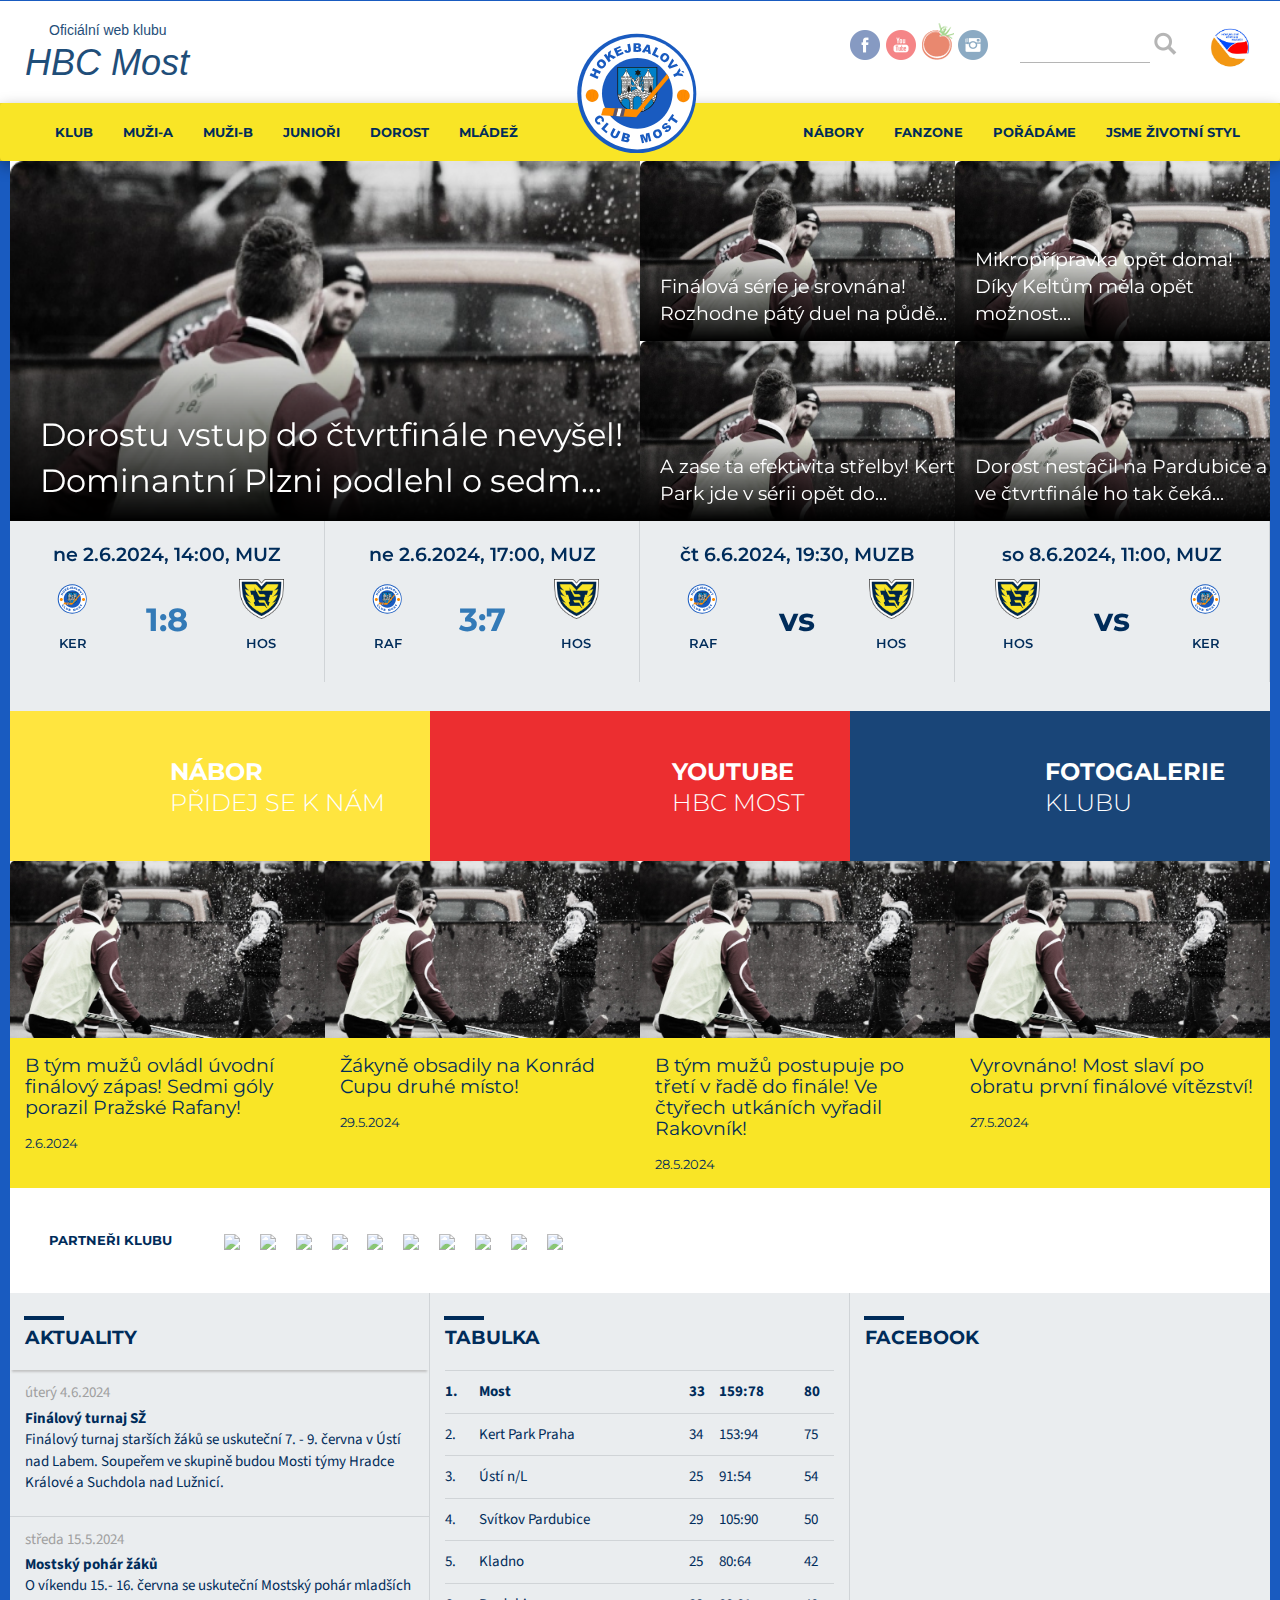
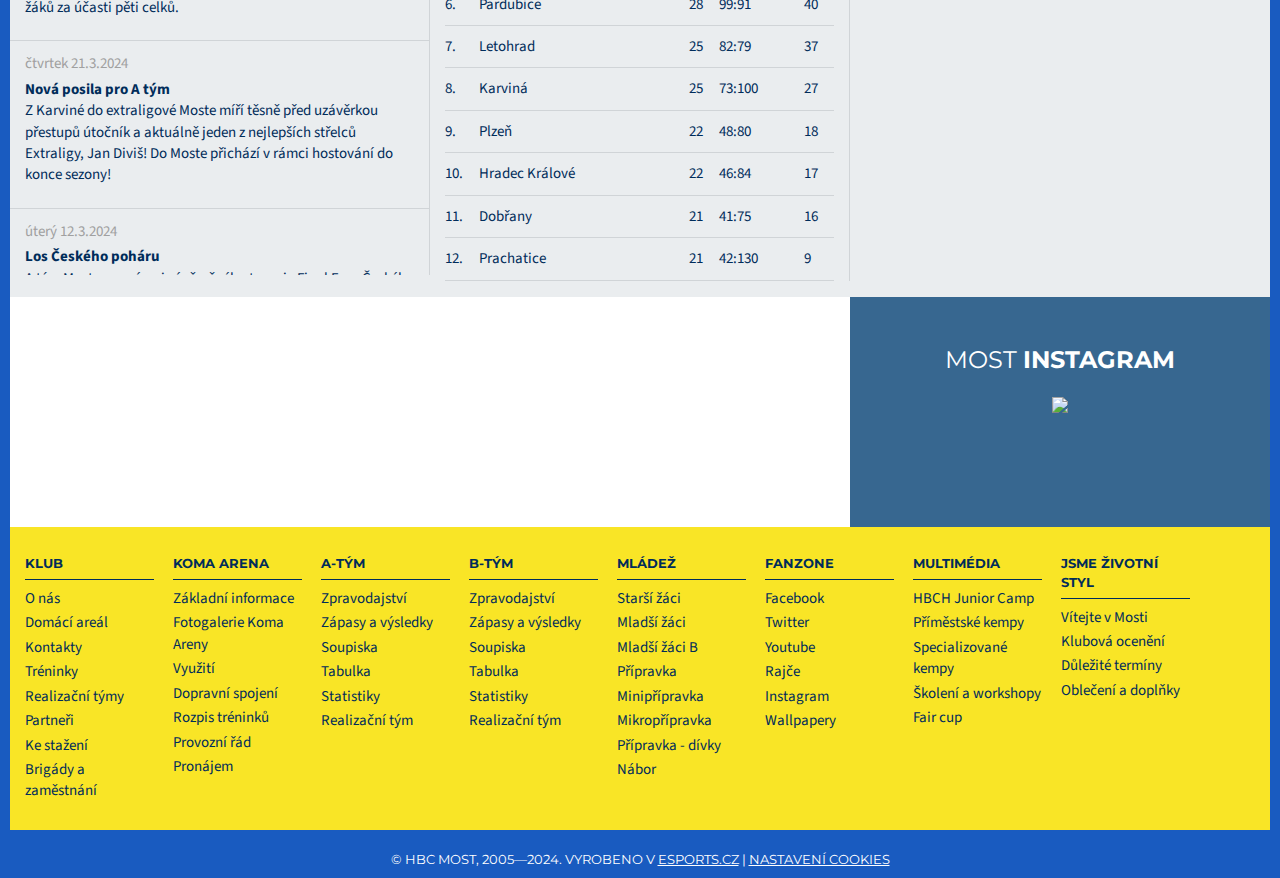
==== index.html @ f45abf74 "add test" ====
<!DOCTYPE html>
<html lang="en">
  <head>
    <meta charset="UTF-8" />
    <meta name="viewport" content="width=device-width, initial-scale=1.0" />
    <title>Document</title>
    <link rel="preconnect" href="https://fonts.googleapis.com" />
    <link rel="preconnect" href="https://fonts.gstatic.com" crossorigin />
    <link
      href="https://fonts.googleapis.com/css2?family=Montserrat:ital,wght@0,100..900;1,100..900&display=swap"
      rel="stylesheet"
    />
    <link href="https://fonts.cdnfonts.com/css/helvetica-neue-55" rel="stylesheet" />

    <script src="https://ajax.googleapis.com/ajax/libs/jquery/1.9.1/jquery.min.js"></script>
    <script src="js/bootstrap.min.js"></script>

    <script src="js/owl.carousel.min.js"></script>
    <link rel="stylesheet" href="css/style.min.css" type="text/css" />
    <link rel="stylesheet" href="css/owl.carousel.css" type="text/css" media="screen, projection" />
  </head>
  <body>
    <!-- <div class="teams-background visible-lg visible-md">
      <div class="container" id="teams-bar">
        <div class="row">
          <div class="col-md-12 teams">
            <a href="http://www.hbchostivar.cz" target="_blank"
              ><img src="images/HOS.png" class="logo-tymu" title="HBC Most" alt="HBC Most"
            /></a>
            <img src="/img/delic.png" class="bezmarginu" alt="delic" />
            <a href="http://www.hbckladno.cz/" target="_blank"
              ><img
                src="/znaky/kla2.png"
                class="logo-tymu"
                title="HBC ALPIQ Kladno"
                alt="HBC ALPIQ Kladno"
            /></a>
            <a href="http://www.hbcpce.cz/" target="_blank"
              ><img
                src="/znaky/pce.png"
                class="logo-tymu"
                title="HBC Pardubice"
                alt="HBC Pardubice"
            /></a>
            <a href="https://hbcprachatice.webnode.cz" target="_blank"
              ><img
                src="/znaky/pra.png"
                class="logo-tymu"
                title="HBC Prachatice"
                alt="HBC Prachatice"
            /></a>
            <a href="http://www.kert-park.cz/" target="_blank"
              ><img
                src="/images/logo.svg"
                class="logo-tymu"
                title="HC Kert Park Praha"
                alt="HC Kert Park Praha"
            /></a>
            <a href="http://www.hokejbal-hk.cz/" target="_blank"
              ><img
                src="/znaky/hkr.png"
                class="logo-tymu"
                title="HBC Hradec Králové 1988"
                alt="HBC Hradec Králové 1988"
            /></a>
            <a href="http://www.hbcplzen.cz/" target="_blank"
              ><img src="/images/logo.svgg" class="logo-tymu" title="HBC Plzeň" alt="HBC Plzeň"
            /></a>
            <a href="http://www.hokejbal-ddm-usti.cz/" target="_blank"
              ><img
                src="/znaky/unl.png"
                class="logo-tymu"
                title="Elba DDM Ústí nad Labem"
                alt="Elba DDM Ústí nad Labem"
            /></a>
            <a href="http://www.hokejbal-letohrad.com/" target="_blank"
              ><img
                src="/znaky/let.png"
                class="logo-tymu"
                title="SK Hokejbal Letohrad"
                alt="SK Hokejbal Letohrad"
            /></a>
            <a href="http://www.snackdobrany.websnadno.cz/" target="_blank"
              ><img
                src="/znaky/dob.png"
                class="logo-tymu"
                title="TJ Snack Dobřany"
                alt="TJ Snack Dobřany"
            /></a>
            <a href="http://www.svitkovstars.cz" target="_blank"
              ><img
                src="/znaky/svi.png"
                class="logo-tymu"
                title="Svítkov Stars Pardubice"
                alt="Svítkov Stars Pardubice"
            /></a>
            <a href="https://www.hokejbal-karvina.cz/" target="_blank"
              ><img src="/znaky/kar.png" class="logo-tymu" title="HbK Karviná" alt="HbK Karviná"
            /></a>
            <img src="/img/delic.png" class="bezmarginu" alt="delic" />
            <a href="http://www.hokejbal.cz/" target="_blank"
              ><img
                src="images/hokejbalovysvaz.png"
                class="bezmarginu"
                title="HOKEJBAL.cz - oficiální server Českého hokejbalu"
                alt="HOKEJBAL.cz"
            /></a>
            <a href="http://www.hokejbal-stred.cz/" target="_blank"
              ><img
                src="images/hokejbalstred.png"
                class="bezmarginu"
                title="HOKEJBAL-STRED.cz - oficiální server RSHb Čechy Střed"
                alt="HOKEJBAL-STRED.cz"
            /></a>
          </div>
        </div>
      </div>
    </div> -->
    <div class="container hidden-sm" id="nav-logo">
      <div class="row">
        <div class="col-md-12">
          <div class="navbar-brand-centered">
            <a href="index.asp"><img src="images/logo.svg" id="logo_fixed" /></a>
          </div>
        </div>
      </div>
    </div>

    <div class="nav-white hidden-xs">
      <div class="container" id="nav-top">
        <div class="row">
          <div class="col-sm-6 logo">
            <a class="logoTitle" href="index.asp">
              <p>Oficiální web klubu</p>
              HBC Most
            </a>
          </div>
          <div class="col-sm-6">
            <div class="col-md-7 soc-icons">
              <ul>
                <li class="fb">
                  <a
                    href="https://www.facebook.com/pages/HBC-Hostiva%C5%99/39809923574"
                    target="_blank"
                  ></a>
                </li>
                <!-- <li class="tw"><a href="https://twitter.com/HBCHostivar" target="_blank"></a></li> -->
                <li class="yt">
                  <a
                    href="https://www.youtube.com/user/hokejbalhostivar?feature=mhee"
                    target="_blank"
                  ></a>
                </li>
                <li class="ra">
                  <a href="http://hbc-hostivar.rajce.idnes.cz/" target="_blank"></a>
                </li>
                <li class="in">
                  <a href="https://instagram.com/hbchostivar/" target="_blank"></a>
                </li>
                <!-- <li class="gp"><a href="https://plus.google.com/+hokejbalhostivar" target="_blank"></a></li> -->
              </ul>
            </div>
            <div class="col-md-4 search">
              <form action="search.asp" id="cse-search-box" accept-charset="utf-8">
                <input type="text" class="search" id="search_input" name="q" value="" />
                <input type="submit" name="sa" id="sa" value="" />
              </form>
            </div>
            <div class="col-md-1 hidden-xm" style="padding: 0">
              <a
                href="http://doc.hokejbal.cz/km/2016/eticky_kodex_cmshb_-_graficka_verze.pdf"
                target="_blank"
                ><img src="images/logo_hcm.jpg" style="width: 50px"
              /></a>
            </div>
          </div>
        </div>
      </div>
    </div>
    <div class="nav-yellow" id="fixmenu">
      <nav class="navbar navbar-menu" id="nav-menu">
        <div class="container">
          <div class="navbar-header">
            <button
              type="button"
              class="navbar-toggle collapsed"
              data-toggle="collapse"
              data-target="#navbar"
              aria-expanded="false"
              aria-controls="navbar"
            >
              <span class="sr-only">Toggle navigation</span>
              <span class="icon-bar"></span>
              <span class="icon-bar"></span>
              <span class="icon-bar"></span>
            </button>
          </div>
          <div id="navbar" class="collapse navbar-collapse">
            <ul class="nav navbar-nav navbar-left">
              <li class="dropdown">
                <a
                  href="#"
                  class="dropdown-toggle hoverfx"
                  data-toggle="dropdown"
                  role="button"
                  aria-expanded="false"
                  >Klub</a
                >
                <ul class="dropdown-menu" role="menu">
                  <li><a href="zobraz.asp?t=o-nas">O nás</a></li>
                  <li><a href="zobraz.asp?t=domaci-areal">Domácí areál</a></li>
                  <li><a href="zobraz.asp?t=kontakty">Kontakty</a></li>
                  <li><a href="zobraz.asp?t=treninky">Tréninky</a></li>
                  <li><a href="zobraz.asp?t=realizacni-tymy">Realizační týmy</a></li>
                  <li><a href="partneri.asp">Partneři</a></li>
                  <li><a href="zobraz.asp?t=ke-stazeni">Ke stažení</a></li>
                  <li><a href="zobraz.asp?t=brigady-a-zamestnani">Brigády a zaměstnání</a></li>
                </ul>
              </li>
              <li class="dropdown">
                <a
                  href="#"
                  class="dropdown-toggle hoverfx"
                  data-toggle="dropdown"
                  role="button"
                  aria-expanded="false"
                  >Muži-A</a
                >
                <ul class="dropdown-menu" role="menu">
                  <li><a href="druzstva.asp?kategorie=MUZ">Zpravodajství</a></li>
                  <li><a href="zapas.asp?sezona=2024MUZ&kategorie=MUZ">Zápasy a výsledky</a></li>
                  <li><a href="soupiska.asp?sezona=2024MUZ&kategorie=MUZ">Soupiska</a></li>
                  <li><a href="tabulka.asp?sezona=2024MUZ&kategorie=MUZ">Tabulka</a></li>
                  <li><a href="statistiky.asp?kategorie=MUZ">Statistiky</a></li>
                  <li><a href="zobraz.asp?t=realizacni-tym">Realizační tým</a></li>
                </ul>
              </li>
              <li class="dropdown">
                <a
                  href="#"
                  class="dropdown-toggle hoverfx"
                  data-toggle="dropdown"
                  role="button"
                  aria-expanded="false"
                  >Muži-B</a
                >
                <ul class="dropdown-menu" role="menu">
                  <li><a href="druzstva.asp?sezona=2024&kategorie=MUZB">Zpravodajství</a></li>
                  <li><a href="zapas.asp?sezona=2024MUZB&kategorie=MUZB">Zápasy a výsledky</a></li>
                  <li><a href="soupiska.asp?sezona=2024MUZB&kategorie=MUZB">Soupiska</a></li>
                  <li><a href="tabulka_local.asp?sezona=2024MUZB&kategorie=MUZB">Tabulka</a></li>
                  <li><a href="statistiky.asp?sezona=2024MUZB&kategorie=MUZB">Statistiky</a></li>
                  <li><a href="zobraz.asp?t=realizacni-tym-MUZB">Realizační tým</a></li>
                </ul>
              </li>
              <li class="dropdown">
                <a
                  href="#"
                  class="dropdown-toggle hoverfx"
                  data-toggle="dropdown"
                  role="button"
                  aria-expanded="false"
                  >Junioři</a
                >
                <ul class="dropdown-menu" role="menu">
                  <li><a href="druzstva.asp?kategorie=JUN">Zpravodajství</a></li>
                  <li><a href="zapas.asp?sezona=2024JUN&kategorie=JUN">Zápasy a výsledky</a></li>
                  <li><a href="soupiska.asp?sezona=2024JUN&kategorie=JUN">Soupiska</a></li>
                  <li><a href="tabulka_local.asp?sezona=2024JUN&kategorie=JUN">Tabulka</a></li>
                  <li><a href="statistiky.asp?kategorie=JUN">Statistiky</a></li>
                  <li><a href="zobraz.asp?t=realizacni-tym-JUN">Realizační tým</a></li>
                </ul>
              </li>
              <li class="dropdown">
                <a
                  href="#"
                  class="dropdown-toggle hoverfx"
                  data-toggle="dropdown"
                  role="button"
                  aria-expanded="false"
                  >Dorost</a
                >
                <ul class="dropdown-menu" role="menu">
                  <li><a href="druzstva.asp?kategorie=DOR">Zpravodajství</a></li>
                  <li><a href="zapas.asp?sezona=2024DOR&kategorie=DOR">Zápasy a výsledky</a></li>
                  <li><a href="soupiska.asp?sezona=2024DOR&kategorie=DOR">Soupiska</a></li>
                  <li><a href="tabulka_local.asp?sezona=2024DOR&kategorie=DOR">Tabulka</a></li>
                  <li><a href="statistiky.asp?kategorie=DOR">Statistiky</a></li>
                  <li><a href="zobraz.asp?t=realizacni-tym-DOR">Realizační tým</a></li>
                </ul>
              </li>
              <li class="dropdown">
                <a
                  href="#"
                  class="dropdown-toggle hoverfx"
                  data-toggle="dropdown"
                  role="button"
                  aria-expanded="false"
                  >Mládež</a
                >
                <ul class="dropdown-menu" role="menu">
                  <li><a href="druzstva.asp?kategorie=SZA">Starší žáci</a></li>
                  <li><a href="druzstva.asp?kategorie=MZA">Mladší žáci</a></li>
                  <li><a href="druzstva.asp?kategorie=MZAB">Mladší žáci B</a></li>
                  <li><a href="druzstva.asp?kategorie=PRIP">Přípravka</a></li>
                  <li><a href="druzstva.asp?kategorie=MPRIP">Minipřípravka</a></li>
                  <li><a href="druzstva.asp?kategorie=MKPRIP">Mikropřípravka</a></li>
                  <li><a href="druzstva.asp?kategorie=ZMPRIP">Přípravka - dívky</a></li>
                  <li><a href="zobraz.asp?t=nabor">Nábor</a></li>
                </ul>
              </li>
            </ul>
            <ul class="nav navbar-nav navbar-right">
              <li class="dropdown">
                <a
                  href="#"
                  class="dropdown-toggle hoverfx"
                  data-toggle="dropdown"
                  role="button"
                  aria-expanded="false"
                  >Nábory</a
                >
                <ul class="dropdown-menu" role="menu">
                  <li><a href="zobraz.asp?t=pridej-se">Přidej se k nám</a></li>
                  <li><a href="zobraz.asp?t=sportovni-hry">Sportovní hry 4-6 let</a></li>
                </ul>
              </li>

              <li class="dropdown">
                <a
                  href="#"
                  class="dropdown-toggle hoverfx"
                  data-toggle="dropdown"
                  role="button"
                  aria-expanded="false"
                  >Fanzone</a
                >
                <ul class="dropdown-menu" role="menu">
                  <li>
                    <a
                      href="https://www.facebook.com/pages/HBC-Hostiva%C5%99/39809923574"
                      target="_blank"
                      >Facebook</a
                    >
                  </li>
                  <li><a href="https://twitter.com/HBCHostivar" target="_blank">Twitter</a></li>
                  <li>
                    <a
                      href="https://www.youtube.com/user/hokejbalhostivar?feature=mhee"
                      target="_blank"
                      >Youtube</a
                    >
                  </li>
                  <li><a href="http://hbc-hostivar.rajce.idnes.cz/" target="_blank">Rajče</a></li>
                  <li><a href="http://instagram.com/hbchostivar" target="_blank">Instagram</a></li>
                  <li><a href="zobraz.asp?t=wallpapery">Wallpapery</a></li>
                </ul>
              </li>

              <li class="dropdown">
                <a
                  href="#"
                  class="dropdown-toggle hoverfx"
                  data-toggle="dropdown"
                  role="button"
                  aria-expanded="false"
                  >Pořádáme</a
                >
                <ul class="dropdown-menu" role="menu">
                  <li><a href="zobraz.asp?t=HBCH-Junior-Camp">HBCH Junior Camp</a></li>
                  <li><a href="zobraz.asp?t=primestsky-kemp">Příměstské kempy</a></li>
                  <li><a href="zobraz.asp?t=Kempy-pro-deti">Specializované kempy</a></li>
                  <li><a href="zobraz.asp?t=skoleni-a-workshopy">Školení a workshopy</a></li>
                  <li><a href="https://www.faircup.cz" target="_blank">Fair cup</a></li>
                </ul>
              </li>

              <li class="dropdown">
                <a
                  href="#"
                  class="dropdown-toggle hoverfx"
                  data-toggle="dropdown"
                  role="button"
                  aria-expanded="false"
                  >Jsme životní styl</a
                >
                <ul class="dropdown-menu" role="menu">
                  <li><a href="zobraz.asp?t=vitejte-v-hostivari">Vítejte v Mosti</a></li>
                  <li><a href="zobraz.asp?t=klubova-oceneni">Klubová ocenění</a></li>
                  <!-- <li><a href="zobraz.asp?t=podporte-hostivar">Podpořte Most</a></li> -->
                  <li><a href="zobraz.asp?t=dulezite-terminy">Důležité termíny</a></li>
                  <!-- <li><a href="zobraz.asp?t=objednavky">Objednávky</a></li> -->
                  <li><a href="zobraz.asp?t=Obleceni-a-doplnky">Oblečení a doplňky</a></li>
                  <!-- <li><a href="zobraz.asp?t=hostik-mesice">Hostík měsíce</a></li> -->
                </ul>
              </li>
            </ul>
          </div>
          <!--/.nav-collapse -->
        </div>
      </nav>
    </div>

    <div class="container" id="topstory">
      <div class="row">
        <div class="col-md-6 topstory topstory-big" id="topstory-big">
          <div class="info">
            <span class="date">dnes</span>
            <span class="category">Reportáže</span>
          </div>
          <a href="#" title="">
            <img src="images/article-2.jpg" class="topstory-img" />
            <span>Dorostu vstup do čtvrtfinále nevyšel! Dominantní Plzni podlehl o sedm...</span>
          </a>
          <div class="shadow"></div>
          <a href="#" class="full-link" title=""></a>
        </div>

        <div class="col-md-6 small-topstories-right">
          <div class="col-md-6 topstory topstory-small">
            <div class="info">
              <span class="date">včera</span>
              <span class="category">Reportáže</span>
            </div>
            <a href="#" title="">
              <img src="images/article-2.jpg" class="topstory-img" />
              <span>Finálová série je srovnána! Rozhodne pátý duel na půdě...</span>
            </a>
            <div class="shadow"></div>
            <a href="#" class="full-link" title=""></a>
          </div>

          <div class="col-md-6 topstory topstory-small">
            <div class="info">
              <span class="date">včera</span>
              <span class="category">Aktuální zprávy</span>
            </div>
            <a
              href="clanek.asp?id=Mikropripravka-opet-doma--Diky-Keltum-mela-opet-moznost-hrat--2456"
              title="Přečíst článek: Mikropřípravka opět doma! Díky Keltům měla opět možnost hrát!"
            >
              <img src="images/article-2.jpg" class="topstory-img" />
              <span>Mikropřípravka opět doma! Díky Keltům měla opět možnost...</span>
            </a>
            <div class="shadow"></div>
            <a
              href="clanek.asp?id=Mikropripravka-opet-doma--Diky-Keltum-mela-opet-moznost-hrat--2456"
              class="full-link"
              title="Přečíst článek: Mikropřípravka opět doma! Díky Keltům měla opět možnost hrát!"
            ></a>
          </div>

          <div class="col-md-6 topstory topstory-small">
            <div class="info">
              <span class="date">před 2 dny</span>
              <span class="category">Reportáže</span>
            </div>
            <a
              href="zapas.asp?id=A-zase-ta-efektivita-strelby--Kert-Park-jde-v-serii-opet-do-vedeni--1796"
              title="Přečíst článek: A zase ta efektivita střelby! Kert Park jde v sérii opět do vedení!"
            >
              <img src="images/article-2.jpg" class="topstory-img" />
              <span>A zase ta efektivita střelby! Kert Park jde v sérii opět do...</span>
            </a>
            <div class="shadow"></div>
            <a
              href="zapas.asp?id=A-zase-ta-efektivita-strelby--Kert-Park-jde-v-serii-opet-do-vedeni--1796"
              class="full-link"
              title="Přečíst článek: A zase ta efektivita střelby! Kert Park jde v sérii opět do vedení!"
            ></a>
          </div>

          <div class="col-md-6 topstory topstory-small">
            <div class="info">
              <span class="date">30.05.2024</span>
              <span class="category">Reportáže</span>
            </div>
            <a
              href="zapas.asp?id=Dorost-nestacil-na-Pardubice-a-ve-ctvrtfinale-ho-tak-ceka-tym-Plzne--1751"
              title="Přečíst článek: Dorost nestačil na Pardubice a ve čtvrtfinále ho tak čeká tým Plzně!"
            >
              <img src="images/article-2.jpg" class="topstory-img" />
              <span>Dorost nestačil na Pardubice a ve čtvrtfinále ho tak čeká...</span>
            </a>
            <div class="shadow"></div>
            <a
              href="zapas.asp?id=Dorost-nestacil-na-Pardubice-a-ve-ctvrtfinale-ho-tak-ceka-tym-Plzne--1751"
              class="full-link"
              title="Přečíst článek: Dorost nestačil na Pardubice a ve čtvrtfinále ho tak čeká tým Plzně!"
            ></a>
          </div>
        </div>
      </div>
    </div>

    <div class="container" id="index-matches">
      <div class="row">
        <div class="col-md-12 matches-owl">
          <div class="match future">
            <p class="date">ne 9.6.2024, 18:00, MUZB</p>
            <div class="info">
              <div class="team1">
                <img src="images/HOS.png" width="40" height="40" title="Most" class="toright" />
                <p>HOS</p>
              </div>
              <div class="score">vs</div>
              <div class="team2">
                <img
                  src="images/logo.svg"
                  width="40"
                  height="40"
                  title="Rafani Praha"
                  class="toright"
                />
                <p>RAF</p>
              </div>
            </div>
          </div>

          <div class="match future">
            <p class="date">so 8.6.2024, 16:30, MUZB</p>
            <div class="info">
              <div class="team1">
                <img src="images/HOS.png" width="40" height="40" title="Most" class="toright" />
                <p>HOS</p>
              </div>
              <div class="score">vs</div>
              <div class="team2">
                <img
                  src="images/logo.svg"
                  width="40"
                  height="40"
                  title="Rafani Praha"
                  class="toright"
                />
                <p>RAF</p>
              </div>
            </div>
          </div>

          <div class="match future">
            <p class="date">so 8.6.2024, 14:00, DOR</p>
            <div class="info">
              <div class="team1">
                <img src="images/HOS.png" width="40" height="40" title="Most" class="toright" />
                <p>HOS</p>
              </div>
              <div class="score">vs</div>
              <div class="team2">
                <img src="images/logo.svgg" width="40" height="40" title="Plzeň" class="toright" />
                <p>PLZ</p>
              </div>
            </div>
          </div>

          <div class="match future">
            <p class="date">so 8.6.2024, 11:00, MUZ</p>
            <div class="info">
              <div class="team1">
                <img src="images/HOS.png" width="40" height="40" title="Most" class="toright" />
                <p>HOS</p>
              </div>
              <div class="score">vs</div>
              <div class="team2">
                <img
                  src="images/logo.svg"
                  width="40"
                  height="40"
                  title="Kert Park Praha"
                  class="toright"
                />
                <p>KER</p>
              </div>
            </div>
          </div>

          <div class="match future">
            <p class="date">čt 6.6.2024, 19:30, MUZB</p>
            <div class="info">
              <div class="team1">
                <img
                  src="images/logo.svg"
                  width="40"
                  height="40"
                  title="Rafani Praha"
                  class="toright"
                />
                <p>RAF</p>
              </div>
              <div class="score">vs</div>
              <div class="team2">
                <img src="images/HOS.png" width="40" height="40" title="Most" class="toright" />
                <p>HOS</p>
              </div>
            </div>
          </div>

          <div class="match">
            <p class="date">ne 2.6.2024, 17:00, MUZ</p>
            <div class="info">
              <div class="team1">
                <img
                  src="images/logo.svg"
                  width="40"
                  height="40"
                  title="Rafani Praha"
                  class="toright"
                />
                <p>RAF</p>
              </div>
              <div class="score">
                <a
                  href="zapas.asp?id=Predkolo-zakoncili-juniori-vitezstvim-nad-Novym-Strasecim--1805"
                  title="Report k utkání: "
                  >3:7</a
                >
              </div>
              <div class="team2">
                <img src="images/HOS.png" width="40" height="40" title="Most" class="toright" />
                <p>HOS</p>
              </div>
            </div>
          </div>

          <div class="match">
            <p class="date">ne 2.6.2024, 14:00, MUZ</p>
            <div class="info">
              <div class="team1">
                <img
                  src="images/logo.svg"
                  width="40"
                  height="40"
                  title="Kert Park Praha"
                  class="toright"
                />
                <p>KER</p>
              </div>
              <div class="score">
                <a
                  href="zapas.asp?id=Juniori-na-Plzen-nestacili-a-o-ctvrtfinale-musi-zabojovat-v-predkole--1799"
                  title="Report k utkání: "
                  >1:8</a
                >
              </div>
              <div class="team2">
                <img src="images/HOS.png" width="40" height="40" title="Most" class="toright" />
                <p>HOS</p>
              </div>
            </div>
          </div>

          <div class="match">
            <p class="date">so 1.6.2024, 16:00, MUZ</p>
            <div class="info">
              <div class="team1">
                <img
                  src="images/logo.svg"
                  width="40"
                  height="40"
                  title="Kert Park Praha"
                  class="toright"
                />
                <p>KER</p>
              </div>
              <div class="score">
                <a
                  href="zapas.asp?id=A-tym-pred-skvelou-kulisou-dotahl-zapas-s-Kladnem-do-prodlouzeni,-v-tom-ale-padl--1796"
                  title="Report k utkání: "
                  >4:3</a
                >
              </div>
              <div class="team2">
                <img src="images/HOS.png" width="40" height="40" title="Most" class="toright" />
                <p>HOS</p>
              </div>
            </div>
          </div>

          <div class="match">
            <p class="date">so 1.6.2024, 11:00, DOR</p>
            <div class="info">
              <div class="team1">
                <img src="images/logo.svgg" width="40" height="40" title="Plzeň" class="toright" />
                <p>PLZ</p>
              </div>
              <div class="score">
                <a
                  href="zapas.asp?id=Juniori-vstoupili-do-ctvrtfinale-vitezne--O-postupu-mohou-rozhodnout-uz-doma--1810"
                  title="Report k utkání: "
                  >11:4</a
                >
              </div>
              <div class="team2">
                <img src="images/HOS.png" width="40" height="40" title="Most" class="toright" />
                <p>HOS</p>
              </div>
            </div>
          </div>
        </div>
      </div>
    </div>

    <div class="container hidden-xs" id="banners">
      <div class="row">
        <div class="col-lg-4 col-md-4 col-sm-4 nabor">
          <a href="zobraz.asp?t=nabor">
            <h3>Nábor</h3>
            <p>Přidej se k nám</p>
          </a>
          <a href="zobraz.asp?t=nabor" class="block-link"></a>
        </div>
        <div class="col-lg-4 col-md-4 col-sm-4 youtube">
          <a href="https://www.youtube.com/user/hokejbalhostivar?feature=mhee" target="_blank">
            <h3>Youtube</h3>
            <p>HBC Most</p>
          </a>
          <a
            href="https://www.youtube.com/user/hokejbalhostivar?feature=mhee"
            target="_blank"
            class="block-link"
          ></a>
        </div>
        <div class="col-lg-4 col-md-4 col-sm-4 fotogalerie">
          <a href="fotogalerie.asp">
            <h3>Fotogalerie</h3>
            <p>Klubu</p>
          </a>
          <a href="fotogalerie.asp" class="block-link"></a>
        </div>
      </div>
    </div>

    <div class="container" id="articles">
      <div class="row">
        <div class="col-md-3 col-sm-6 article">
          <a
            href="zapas.asp?id=B-tym-muzu-ovladl-uvodni-finalovy-zapas--Sedmi-góly-porazil-Prazske-Rafany--1805"
            title="Přečíst článek: B tým mužů ovládl úvodní finálový zápas! Sedmi góly porazil Pražské Rafany!"
          >
            <div class="img">
              <img src="images/article-2.jpg" />
            </div>
            <div class="info">
              <h2>B tým mužů ovládl úvodní finálový zápas! Sedmi góly porazil Pražské Rafany!</h2>
              <p class="date">2.6.2024</p>
            </div>
          </a>
        </div>

        <div class="col-md-3 col-sm-6 article">
          <a
            href="clanek.asp?id=Zakyne-obsadily-na-Konrad-Cupu-druhe-misto--2449"
            title="Přečíst článek: Žákyně obsadily na Konrád Cupu druhé místo!"
          >
            <div class="img">
              <img src="images/article-2.jpg" />
            </div>
            <div class="info">
              <h2>Žákyně obsadily na Konrád Cupu druhé místo!</h2>
              <p class="date">29.5.2024</p>
            </div>
          </a>
        </div>

        <div class="col-md-3 col-sm-6 article">
          <a
            href="zapas.asp?id=B-tym-muzu-postupuje-po-treti-v-rade-do-finale--Ve-ctyrech-utkanich-vyradil-Rakovnik--1758"
            title="Přečíst článek: B tým mužů postupuje po třetí v řadě do finále! Ve čtyřech utkáních vyřadil Rakovník!"
          >
            <div class="img">
              <img src="images/article-2.jpg" />
            </div>
            <div class="info">
              <h2>
                B tým mužů postupuje po třetí v řadě do finále! Ve čtyřech utkáních vyřadil
                Rakovník!
              </h2>
              <p class="date">28.5.2024</p>
            </div>
          </a>
        </div>

        <div class="col-md-3 col-sm-6 article">
          <a
            href="zapas.asp?id=Vyrovnano--Hostivar-slavi-po-obratu-prvni-finalove-vitezstvi--1795"
            title="Přečíst článek: Vyrovnáno! Most slaví po obratu první finálové vítězství!"
          >
            <div class="img">
              <img src="images/article-2.jpg" />
            </div>
            <div class="info">
              <h2>Vyrovnáno! Most slaví po obratu první finálové vítězství!</h2>
              <p class="date">27.5.2024</p>
            </div>
          </a>
        </div>
      </div>
    </div>

    <div class="container" id="partners">
      <div class="row">
        <div class="col-md-12">
          <h3>Partneři klubu</h3>
          <ul>
            <li>
              <a href="https://www.prakab.cz" target="_blank"
                ><img src="adds/db_partners/logos/9.png" class="main-partner"
              /></a>
            </li>
            <li>
              <a href="https://www.decathlon.cz/" target="_blank"
                ><img src="adds/db_partners/logos/23.jpg" class="main-partner"
              /></a>
            </li>
            <li>
              <a href="http://bearings.cz/" target="_blank"
                ><img src="adds/db_partners/logos/22.jpg" class="main-partner"
              /></a>
            </li>
            <li>
              <a href="https://www.pivovar-hostivar.cz/" target="_blank"
                ><img src="adds/db_partners/logos/10.jpg" class="main-partner"
              /></a>
            </li>
            <li>
              <a href="https://www.etool.cz/" target="_blank"
                ><img src="adds/db_partners/logos/27.jpg" class="main-partner"
              /></a>
            </li>
            <li>
              <a href="http://www.madointerier.cz/" target="_blank"
                ><img src="adds/db_partners/logos/4.png" class="main-partner"
              /></a>
            </li>
            <li>
              <a href="http://www.dimar.cz" target="_blank"
                ><img src="adds/db_partners/logos/1.png" class="main-partner"
              /></a>
            </li>
            <li>
              <a href="http://www.sklenarstvikk.cz/" target="_blank"
                ><img src="adds/db_partners/logos/24.jpg" class="main-partner"
              /></a>
            </li>
            <li>
              <a href="www.datascript.cz/" target="_blank"
                ><img src="adds/db_partners/logos/26.png" class="main-partner"
              /></a>
            </li>
            <li>
              <a href="https://bahis.cz/" target="_blank"
                ><img src="adds/db_partners/logos/25.jpg" class="main-partner"
              /></a>
            </li>
          </ul>
        </div>
      </div>
    </div>

    <div class="container" id="index-three-boxes">
      <div class="row">
        <div class="col-md-4 news">
          <h2 class="title">Aktuality</h2>
          <div class="box">
            <div class="article">
              <p class="date">úterý 4.6.2024</p>
              <p class="text">
                <strong>Finálový turnaj SŽ</strong><br />Finálový turnaj starších žáků se uskuteční
                7. - 9. června v Ústí nad Labem. Soupeřem ve skupině budou Mosti týmy Hradce Králové
                a Suchdola nad Lužnicí.
                <!---->
              </p>
            </div>

            <div class="article">
              <p class="date">středa 15.5.2024</p>
              <p class="text">
                <strong>Mostský pohár žáků</strong><br />O víkendu 15.- 16. června se uskuteční
                Mostský pohár mladších žáků za účasti pěti celků.
                <!---->
              </p>
            </div>

            <div class="article">
              <p class="date">čtvrtek 21.3.2024</p>
              <p class="text">
                <strong>Nová posila pro A tým</strong><br />Z Karviné do extraligové Moste míří
                těsně před uzávěrkou přestupů útočník a aktuálně jeden z nejlepších střelců
                Extraligy, Jan Diviš! Do Moste přichází v rámci hostování do konce sezony!
                <!---->
              </p>
            </div>

            <div class="article">
              <p class="date">úterý 12.3.2024</p>
              <p class="text">
                <strong>Los Českého poháru</strong><br />A tým Moste se v rámci závěrečného turnaje
                Final Four Českého poháru utká v semifinále s týmem HBC Kladno! Rozhodl o tom dnešní
                los. Utkání se odehraje v Plzeňské hokejbalové Areně v sobotu 29. března od 14:00!
                <!---->
              </p>
            </div>

            <div class="article">
              <p class="date">středa 28.2.2024</p>
              <p class="text">
                <strong>Final Four Český pohár</strong><br />A tým se na finálním turnaji Final Four
                Českého poháru utká s týmy HC Kert Park Praha, HBC Kladno a Opavou! Turnaj čtyřech
                nejlepších celků nejstarší hokejbalové trofeje se odehraje o víkendu 29. - 30.
                března!
                <!---->
              </p>
            </div>
          </div>
        </div>

        <div class="col-md-4 standings">
          <h2 class="title">Tabulka</h2>
          <div class="box">
            <style>
              .table_hokejbal_mala tr.HOS {
                font-weight: bold;
              }
            </style>
            <table cellspacing="0" cellpadding="0" class="table_hokejbal_mala nice">
              <tr>
                <th class="poradi">P.</th>
                <th class="tym">Tým</th>
                <th class="zapasy">Z</th>
                <th class="score">S</th>
                <th class="body">B</th>
              </tr>
              <tr class="HOS">
                <td class="poradi" valign="top">1.</td>
                <td class="tym" valign="top">Most</td>
                <td class="zapasy" valign="top">33</td>
                <td class="score" valign="top">159:78</td>
                <td class="body" valign="top">80</td>
              </tr>
              <tr class="vysvitit KER">
                <td class="poradi" valign="top">2.</td>
                <td class="tym" valign="top">Kert Park Praha</td>
                <td class="zapasy" valign="top">34</td>
                <td class="score" valign="top">153:94</td>
                <td class="body" valign="top">75</td>
              </tr>
              <tr class="UNL">
                <td class="poradi" valign="top">3.</td>
                <td class="tym" valign="top">Ústí n/L</td>
                <td class="zapasy" valign="top">25</td>
                <td class="score" valign="top">91:54</td>
                <td class="body" valign="top">54</td>
              </tr>
              <tr class="vysvitit SVP">
                <td class="poradi" valign="top">4.</td>
                <td class="tym" valign="top">Svítkov Pardubice</td>
                <td class="zapasy" valign="top">29</td>
                <td class="score" valign="top">105:90</td>
                <td class="body" valign="top">50</td>
              </tr>
              <tr class="KLA">
                <td class="poradi" valign="top">5.</td>
                <td class="tym" valign="top">Kladno</td>
                <td class="zapasy" valign="top">25</td>
                <td class="score" valign="top">80:64</td>
                <td class="body" valign="top">42</td>
              </tr>
              <tr class="vysvitit PCE">
                <td class="poradi" valign="top">6.</td>
                <td class="tym" valign="top">Pardubice</td>
                <td class="zapasy" valign="top">28</td>
                <td class="score" valign="top">99:91</td>
                <td class="body" valign="top">40</td>
              </tr>
              <tr class="LET">
                <td class="poradi" valign="top">7.</td>
                <td class="tym" valign="top">Letohrad</td>
                <td class="zapasy" valign="top">25</td>
                <td class="score" valign="top">82:79</td>
                <td class="body" valign="top">37</td>
              </tr>
              <tr class="vysvitit KAR">
                <td class="poradi" valign="top">8.</td>
                <td class="tym" valign="top">Karviná</td>
                <td class="zapasy" valign="top">25</td>
                <td class="score" valign="top">73:100</td>
                <td class="body" valign="top">27</td>
              </tr>
              <tr class="PLZ">
                <td class="poradi" valign="top">9.</td>
                <td class="tym" valign="top">Plzeň</td>
                <td class="zapasy" valign="top">22</td>
                <td class="score" valign="top">48:80</td>
                <td class="body" valign="top">18</td>
              </tr>
              <tr class="vysvitit HKR">
                <td class="poradi" valign="top">10.</td>
                <td class="tym" valign="top">Hradec Králové</td>
                <td class="zapasy" valign="top">22</td>
                <td class="score" valign="top">46:84</td>
                <td class="body" valign="top">17</td>
              </tr>
              <tr class="DOB">
                <td class="poradi" valign="top">11.</td>
                <td class="tym" valign="top">Dobřany</td>
                <td class="zapasy" valign="top">21</td>
                <td class="score" valign="top">41:75</td>
                <td class="body" valign="top">16</td>
              </tr>
              <tr class="vysvitit PRA">
                <td class="poradi" valign="top">12.</td>
                <td class="tym" valign="top">Prachatice</td>
                <td class="zapasy" valign="top">21</td>
                <td class="score" valign="top">42:130</td>
                <td class="body" valign="top">9</td>
              </tr>
            </table>
          </div>
        </div>

        <div class="col-md-4">
          <div class="box box-facebook">
            <h2 style="margin-top: 0px" class="title">Facebook</h2>
            <div class="inner">
              <iframe
                data-cookiecategory="social"
                type="text/plain"
                data-placeholder
                data-src="//www.facebook.com/plugins/likebox.php?href=https%3A%2F%2Fwww.facebook.com%2F39809923574&amp;width=620&amp;height=512&amp;colorscheme=light&amp;show_faces=false&amp;header=false&amp;stream=true&amp;show_border=false&amp;appId=487130854754038"
                scrolling="no"
                frameborder="0"
                style="border: none; overflow: hidden; width: 100%; height: 512px"
                allowTransparency="true"
              ></iframe>
            </div>
          </div>
        </div>
      </div>
    </div>

    <div class="container" id="index-socials">
      <div class="row">
        <div class="col-md-8 facebook">
          <iframe
            data-cookiecategory="social"
            type="text/plain"
            data-placeholder
            data-src="//www.facebook.com/plugins/likebox.php?href=https%3A%2F%2Fwww.facebook.com%2F39809923574&amp;width=620&amp;height=218&amp;colorscheme=light&amp;show_faces=true&amp;header=false&amp;stream=false&amp;show_border=false&amp;appId=487130854754038"
            scrolling="no"
            frameborder="0"
            style="border: none; overflow: hidden; width: 100%; height: 218px"
            allowTransparency="true"
          ></iframe>
        </div>
        <div class="col-md-4 instagram">
          <h3>Most <strong>instagram</strong></h3>
          <img src="/img/instagram_logo.png" />
          <a href="https://instagram.com/hbchostivar/" target="_blank"></a>
        </div>
      </div>
    </div>

    <div class="container" id="footer-menu">
      <div class="row">
        <div class="col-md-12">
          <ul>
            <li class="header">Klub</li>
            <li><a href="zobraz.asp?t=o-nas">O nás</a></li>
            <li><a href="zobraz.asp?t=domaci-areal">Domácí areál</a></li>
            <li><a href="zobraz.asp?t=kontakty">Kontakty</a></li>
            <li><a href="zobraz.asp?t=treninky">Tréninky</a></li>
            <li><a href="zobraz.asp?t=realizacni-tymy">Realizační týmy</a></li>
            <li><a href="partneri.asp">Partneři</a></li>
            <li><a href="zobraz.asp?t=ke-stazeni">Ke stažení</a></li>
            <li><a href="zobraz.asp?t=brigady-a-zamestnani">Brigády a zaměstnání</a></li>
          </ul>
          <ul>
            <li class="header">Koma Arena</li>
            <li><a href="zobraz.asp?t=arena-zakladni-informace">Základní informace</a></li>
            <li>
              <a href="fotogalerie.asp?sezona=2016&typ=&slovo=&poslano=true&kategorie=5"
                >Fotogalerie Koma Areny</a
              >
            </li>
            <li><a href="zobraz.asp?t=vyuziti">Využití</a></li>
            <li><a href="zobraz.asp?t=dopravni-spojeni">Dopravní spojení</a></li>
            <li><a href="treninky.asp">Rozpis tréninků</a></li>
            <li><a href="zobraz.asp?t=provozni-rad">Provozní řád</a></li>
            <li><a href="zobraz.asp?t=pronajem">Pronájem</a></li>
          </ul>
          <ul>
            <li class="header">A-Tým</li>
            <li><a href="druzstva.asp?kategorie=MUZ">Zpravodajství</a></li>
            <li><a href="zapas.asp?sezona=2024MUZ&kategorie=MUZ">Zápasy a výsledky</a></li>
            <li><a href="soupiska.asp?sezona=2024MUZ&kategorie=MUZ">Soupiska</a></li>
            <li><a href="tabulka.asp?sezona=2024MUZ&kategorie=MUZ">Tabulka</a></li>
            <li><a href="statistiky.asp?kategorie=MUZ">Statistiky</a></li>
            <li><a href="zobraz.asp?t=realizacni-tym">Realizační tým</a></li>
          </ul>
          <ul>
            <li class="header">B-Tým</li>
            <li><a href="druzstva.asp?sezona=2024&kategorie=MUZB">Zpravodajství</a></li>
            <li><a href="zapas.asp?sezona=2024MUZB&kategorie=MUZB">Zápasy a výsledky</a></li>
            <li><a href="soupiska.asp?sezona=2024MUZB&kategorie=MUZB">Soupiska</a></li>
            <li><a href="tabulka_local.asp?sezona=2024MUZB&kategorie=MUZB">Tabulka</a></li>
            <li><a href="statistiky.asp?sezona=2024MUZB&kategorie=MUZB">Statistiky</a></li>
            <li><a href="zobraz.asp?t=realizacni-tym-MUZB">Realizační tým</a></li>
          </ul>
          <ul>
            <li class="header">Mládež</li>
            <li><a href="druzstva.asp?kategorie=SZA">Starší žáci</a></li>
            <li><a href="druzstva.asp?kategorie=MZA">Mladší žáci</a></li>
            <li><a href="druzstva.asp?kategorie=MZAB">Mladší žáci B</a></li>
            <li><a href="druzstva.asp?kategorie=PRIP">Přípravka</a></li>
            <li><a href="druzstva.asp?kategorie=MPRIP">Minipřípravka</a></li>
            <li><a href="druzstva.asp?kategorie=MKPRIP">Mikropřípravka</a></li>
            <li><a href="druzstva.asp?kategorie=ZMPRIP">Přípravka - dívky</a></li>
            <li><a href="zobraz.asp?t=nabor">Nábor</a></li>
          </ul>
          <ul>
            <li class="header">Fanzone</li>
            <li>
              <a href="https://www.facebook.com/pages/HBC-Hostiva%C5%99/39809923574" target="_blank"
                >Facebook</a
              >
            </li>
            <li><a href="https://twitter.com/HBCHostivar" target="_blank">Twitter</a></li>
            <li>
              <a href="https://www.youtube.com/user/hokejbalhostivar?feature=mhee" target="_blank"
                >Youtube</a
              >
            </li>
            <li><a href="http://hbc-hostivar.rajce.idnes.cz/" target="_blank">Rajče</a></li>
            <li><a href="http://instagram.com/hbchostivar" target="_blank">Instagram</a></li>
            <li><a href="zobraz.asp?t=wallpapery">Wallpapery</a></li>
          </ul>
          <ul>
            <li class="header">Multimédia</li>
            <li><a href="zobraz.asp?t=HBCH-Junior-Camp">HBCH Junior Camp</a></li>
            <li><a href="zobraz.asp?t=primestsky-kemp">Příměstské kempy</a></li>
            <li><a href="zobraz.asp?t=Kempy-pro-deti">Specializované kempy</a></li>
            <li><a href="zobraz.asp?t=skoleni-a-workshopy">Školení a workshopy</a></li>
            <li><a href="https://www.faircup.cz" target="_blank">Fair cup</a></li>
          </ul>
          <ul>
            <li class="header">Jsme životní styl</li>
            <li><a href="zobraz.asp?t=vitejte-v-hostivari">Vítejte v Mosti</a></li>
            <li><a href="zobraz.asp?t=klubova-oceneni">Klubová ocenění</a></li>
            <!-- <li><a href="zobraz.asp?t=podporte-hostivar">Podpořte Most</a></li> -->
            <li><a href="zobraz.asp?t=dulezite-terminy">Důležité termíny</a></li>
            <!-- <li><a href="zobraz.asp?t=objednavky">Objednávky</a></li> -->
            <li><a href="zobraz.asp?t=Obleceni-a-doplnky">Oblečení a doplňky</a></li>
            <!-- <li><a href="zobraz.asp?t=hostik-mesice">Hostík měsíce</a></li> -->
          </ul>
        </div>
      </div>
    </div>

    <p id="copyright">
      © HBC Most, 2005—2024. Vyrobeno v <a href="">eSports.cz</a> |
      <a href="javascript:void(0);" data-cc="c-settings" aria-haspopup="dialog"
        >Nastavení cookies</a
      >
    </p>

    <script src="js/main.js"></script>
    <div id="fb-root"></div>
    <script
      data-cookiecategory="social"
      type="text/plain"
      src="https://connect.facebook.net/cs_CZ/all.js#xfbml=1"
      type="text/javascript"
    ></script>
    <script data-cookiecategory="social" type="text/plain">
      window.fbAsyncInit = function() {
        FB.init({appId: '1402160113440270', status: true, cookie: true,
                 xfbml: true});
      };
      (function() {
        var e = document.createElement('script'); e.async = true;
        e.src = document.location.protocol +
          '//connect.facebook.net/cs_CZ/all.js';
        document.getElementById('fb-root').appendChild(e);
      }());
    </script>
    <script type="text/javascript" src="https://apis.google.com/js/plusone.js">
      {lang: 'cs'}
    </script>

    <link rel="stylesheet" href="https://consent.esports.cz/theme.asp?v=2&accent=1F2F5E" />
    <script src="https://consent.esports.cz/config.asp?v=2&c=analytics,social&web="></script>
    <script src="https://consent.esports.cz/main.js?v=2"></script>
    <script
      type="text/plain"
      data-cookiecategory="social"
      src="https://consent.esports.cz/social-media2.js?v=2"
    ></script>
  </body>
</html>
---- css/style.min.css ----
@import url('https://fonts.googleapis.com/css?family=Source+Sans+Pro:400,700&subset=latin,latin-ext');
@import url('https://fonts.cdnfonts.com/css/helvetica-neue-55');
/*! normalize.css v3.0.2 | MIT License | git.io/normalize */
html {
  font-family: sans-serif;
  -ms-text-size-adjust: 100%;
  -webkit-text-size-adjust: 100%;
}
body {
  margin: 0;
}
article,
aside,
details,
figcaption,
figure,
footer,
header,
hgroup,
main,
menu,
nav,
section,
summary {
  display: block;
}
audio,
canvas,
progress,
video {
  display: inline-block;
  vertical-align: baseline;
}
audio:not([controls]) {
  display: none;
  height: 0;
}
[hidden],
template {
  display: none;
}
a {
  background-color: transparent;
}
a:active,
a:hover {
  outline: 0;
}
abbr[title] {
  border-bottom: 1px dotted;
}
b,
strong {
  font-weight: bold;
}
dfn {
  font-style: italic;
}
h1 {
  font-size: 2em;
  margin: 0.67em 0;
}
mark {
  background: #ff0;
  color: #000;
}
small {
  font-size: 80%;
}
sub,
sup {
  font-size: 75%;
  line-height: 0;
  position: relative;
  vertical-align: baseline;
}
sup {
  top: -0.5em;
}
sub {
  bottom: -0.25em;
}
img {
  border: 0;
}
svg:not(:root) {
  overflow: hidden;
}
figure {
  margin: 1em 40px;
}
hr {
  -moz-box-sizing: content-box;
  box-sizing: content-box;
  height: 0;
}
pre {
  overflow: auto;
}
code,
kbd,
pre,
samp {
  font-family: monospace, monospace;
  font-size: 1em;
}
button,
input,
optgroup,
select,
textarea {
  color: inherit;
  font: inherit;
  margin: 0;
}
button {
  overflow: visible;
}
button,
select {
  text-transform: none;
}
button,
html input[type='button'],
input[type='reset'],
input[type='submit'] {
  -webkit-appearance: button;
  cursor: pointer;
}
button[disabled],
html input[disabled] {
  cursor: default;
}
button::-moz-focus-inner,
input::-moz-focus-inner {
  border: 0;
  padding: 0;
}
input {
  line-height: normal;
}
input[type='checkbox'],
input[type='radio'] {
  box-sizing: border-box;
  padding: 0;
}
input[type='number']::-webkit-inner-spin-button,
input[type='number']::-webkit-outer-spin-button {
  height: auto;
}
input[type='search'] {
  -webkit-appearance: textfield;
  -moz-box-sizing: content-box;
  -webkit-box-sizing: content-box;
  box-sizing: content-box;
}
input[type='search']::-webkit-search-cancel-button,
input[type='search']::-webkit-search-decoration {
  -webkit-appearance: none;
}
fieldset {
  border: 1px solid #c0c0c0;
  margin: 0 2px;
  padding: 0.35em 0.625em 0.75em;
}
legend {
  border: 0;
  padding: 0;
}
textarea {
  overflow: auto;
}
optgroup {
  font-weight: bold;
}
table {
  border-collapse: collapse;
  border-spacing: 0;
}
td,
th {
  padding: 0;
}
/*! Source: https://github.com/h5bp/html5-boilerplate/blob/master/src/css/main.css */
@media print {
  *,
  *:before,
  *:after {
    background: transparent !important;
    color: #000 !important;
    box-shadow: none !important;
    text-shadow: none !important;
  }
  a,
  a:visited {
    text-decoration: underline;
  }
  a[href]:after {
    content: ' (' attr(href) ')';
  }
  abbr[title]:after {
    content: ' (' attr(title) ')';
  }
  a[href^='#']:after,
  a[href^='javascript:']:after {
    content: '';
  }
  pre,
  blockquote {
    border: 1px solid #999;
    page-break-inside: avoid;
  }
  thead {
    display: table-header-group;
  }
  tr,
  img {
    page-break-inside: avoid;
  }
  img {
    max-width: 100% !important;
  }
  p,
  h2,
  h3 {
    orphans: 3;
    widows: 3;
  }
  h2,
  h3 {
    page-break-after: avoid;
  }
  select {
    background: #fff !important;
  }
  .navbar {
    display: none;
  }
  .btn > .caret,
  .dropup > .btn > .caret {
    border-top-color: #000 !important;
  }
  .label {
    border: 1px solid #000;
  }
  .table {
    border-collapse: collapse !important;
  }
  .table td,
  .table th {
    background-color: #fff !important;
  }
  .table-bordered th,
  .table-bordered td {
    border: 1px solid #ddd !important;
  }
}
@font-face {
  font-family: 'Glyphicons Halflings';
  src: url('https://hbchostivar.cz/inc/css/fonts/glyphicons-halflings-regular.eot');
  src: url('https://hbchostivar.cz/inc/css/fonts/glyphicons-halflings-regular.eot?#iefix')
      format('embedded-opentype'),
    url('https://hbchostivar.cz/inc/css/fonts/glyphicons-halflings-regular.woff2') format('woff2'),
    url('https://hbchostivar.cz/inc/css/fonts/glyphicons-halflings-regular.woff') format('woff'),
    url('https://hbchostivar.cz/inc/css/fonts/glyphicons-halflings-regular.ttf') format('truetype'),
    url('https://hbchostivar.cz/inc/css/fonts/glyphicons-halflings-regular.svg#glyphicons_halflingsregular')
      format('svg');
}
.glyphicon {
  position: relative;
  top: 1px;
  display: inline-block;
  font-family: 'Glyphicons Halflings';
  font-style: normal;
  font-weight: normal;
  line-height: 1;
  -webkit-font-smoothing: antialiased;
  -moz-osx-font-smoothing: grayscale;
}
.glyphicon-asterisk:before {
  content: '\2a';
}
.glyphicon-plus:before {
  content: '\2b';
}
.glyphicon-euro:before,
.glyphicon-eur:before {
  content: '\20ac';
}
.glyphicon-minus:before {
  content: '\2212';
}
.glyphicon-cloud:before {
  content: '\2601';
}
.glyphicon-envelope:before {
  content: '\2709';
}
.glyphicon-pencil:before {
  content: '\270f';
}
.glyphicon-glass:before {
  content: '\e001';
}
.glyphicon-music:before {
  content: '\e002';
}
.glyphicon-search:before {
  content: '\e003';
}
.glyphicon-heart:before {
  content: '\e005';
}
.glyphicon-star:before {
  content: '\e006';
}
.glyphicon-star-empty:before {
  content: '\e007';
}
.glyphicon-user:before {
  content: '\e008';
}
.glyphicon-film:before {
  content: '\e009';
}
.glyphicon-th-large:before {
  content: '\e010';
}
.glyphicon-th:before {
  content: '\e011';
}
.glyphicon-th-list:before {
  content: '\e012';
}
.glyphicon-ok:before {
  content: '\e013';
}
.glyphicon-remove:before {
  content: '\e014';
}
.glyphicon-zoom-in:before {
  content: '\e015';
}
.glyphicon-zoom-out:before {
  content: '\e016';
}
.glyphicon-off:before {
  content: '\e017';
}
.glyphicon-signal:before {
  content: '\e018';
}
.glyphicon-cog:before {
  content: '\e019';
}
.glyphicon-trash:before {
  content: '\e020';
}
.glyphicon-home:before {
  content: '\e021';
}
.glyphicon-file:before {
  content: '\e022';
}
.glyphicon-time:before {
  content: '\e023';
}
.glyphicon-road:before {
  content: '\e024';
}
.glyphicon-download-alt:before {
  content: '\e025';
}
.glyphicon-download:before {
  content: '\e026';
}
.glyphicon-upload:before {
  content: '\e027';
}
.glyphicon-inbox:before {
  content: '\e028';
}
.glyphicon-play-circle:before {
  content: '\e029';
}
.glyphicon-repeat:before {
  content: '\e030';
}
.glyphicon-refresh:before {
  content: '\e031';
}
.glyphicon-list-alt:before {
  content: '\e032';
}
.glyphicon-lock:before {
  content: '\e033';
}
.glyphicon-flag:before {
  content: '\e034';
}
.glyphicon-headphones:before {
  content: '\e035';
}
.glyphicon-volume-off:before {
  content: '\e036';
}
.glyphicon-volume-down:before {
  content: '\e037';
}
.glyphicon-volume-up:before {
  content: '\e038';
}
.glyphicon-qrcode:before {
  content: '\e039';
}
.glyphicon-barcode:before {
  content: '\e040';
}
.glyphicon-tag:before {
  content: '\e041';
}
.glyphicon-tags:before {
  content: '\e042';
}
.glyphicon-book:before {
  content: '\e043';
}
.glyphicon-bookmark:before {
  content: '\e044';
}
.glyphicon-print:before {
  content: '\e045';
}
.glyphicon-camera:before {
  content: '\e046';
}
.glyphicon-font:before {
  content: '\e047';
}
.glyphicon-bold:before {
  content: '\e048';
}
.glyphicon-italic:before {
  content: '\e049';
}
.glyphicon-text-height:before {
  content: '\e050';
}
.glyphicon-text-width:before {
  content: '\e051';
}
.glyphicon-align-left:before {
  content: '\e052';
}
.glyphicon-align-center:before {
  content: '\e053';
}
.glyphicon-align-right:before {
  content: '\e054';
}
.glyphicon-align-justify:before {
  content: '\e055';
}
.glyphicon-list:before {
  content: '\e056';
}
.glyphicon-indent-left:before {
  content: '\e057';
}
.glyphicon-indent-right:before {
  content: '\e058';
}
.glyphicon-facetime-video:before {
  content: '\e059';
}
.glyphicon-picture:before {
  content: '\e060';
}
.glyphicon-map-marker:before {
  content: '\e062';
}
.glyphicon-adjust:before {
  content: '\e063';
}
.glyphicon-tint:before {
  content: '\e064';
}
.glyphicon-edit:before {
  content: '\e065';
}
.glyphicon-share:before {
  content: '\e066';
}
.glyphicon-check:before {
  content: '\e067';
}
.glyphicon-move:before {
  content: '\e068';
}
.glyphicon-step-backward:before {
  content: '\e069';
}
.glyphicon-fast-backward:before {
  content: '\e070';
}
.glyphicon-backward:before {
  content: '\e071';
}
.glyphicon-play:before {
  content: '\e072';
}
.glyphicon-pause:before {
  content: '\e073';
}
.glyphicon-stop:before {
  content: '\e074';
}
.glyphicon-forward:before {
  content: '\e075';
}
.glyphicon-fast-forward:before {
  content: '\e076';
}
.glyphicon-step-forward:before {
  content: '\e077';
}
.glyphicon-eject:before {
  content: '\e078';
}
.glyphicon-chevron-left:before {
  content: '\e079';
}
.glyphicon-chevron-right:before {
  content: '\e080';
}
.glyphicon-plus-sign:before {
  content: '\e081';
}
.glyphicon-minus-sign:before {
  content: '\e082';
}
.glyphicon-remove-sign:before {
  content: '\e083';
}
.glyphicon-ok-sign:before {
  content: '\e084';
}
.glyphicon-question-sign:before {
  content: '\e085';
}
.glyphicon-info-sign:before {
  content: '\e086';
}
.glyphicon-screenshot:before {
  content: '\e087';
}
.glyphicon-remove-circle:before {
  content: '\e088';
}
.glyphicon-ok-circle:before {
  content: '\e089';
}
.glyphicon-ban-circle:before {
  content: '\e090';
}
.glyphicon-arrow-left:before {
  content: '\e091';
}
.glyphicon-arrow-right:before {
  content: '\e092';
}
.glyphicon-arrow-up:before {
  content: '\e093';
}
.glyphicon-arrow-down:before {
  content: '\e094';
}
.glyphicon-share-alt:before {
  content: '\e095';
}
.glyphicon-resize-full:before {
  content: '\e096';
}
.glyphicon-resize-small:before {
  content: '\e097';
}
.glyphicon-exclamation-sign:before {
  content: '\e101';
}
.glyphicon-gift:before {
  content: '\e102';
}
.glyphicon-leaf:before {
  content: '\e103';
}
.glyphicon-fire:before {
  content: '\e104';
}
.glyphicon-eye-open:before {
  content: '\e105';
}
.glyphicon-eye-close:before {
  content: '\e106';
}
.glyphicon-warning-sign:before {
  content: '\e107';
}
.glyphicon-plane:before {
  content: '\e108';
}
.glyphicon-calendar:before {
  content: '\e109';
}
.glyphicon-random:before {
  content: '\e110';
}
.glyphicon-comment:before {
  content: '\e111';
}
.glyphicon-magnet:before {
  content: '\e112';
}
.glyphicon-chevron-up:before {
  content: '\e113';
}
.glyphicon-chevron-down:before {
  content: '\e114';
}
.glyphicon-retweet:before {
  content: '\e115';
}
.glyphicon-shopping-cart:before {
  content: '\e116';
}
.glyphicon-folder-close:before {
  content: '\e117';
}
.glyphicon-folder-open:before {
  content: '\e118';
}
.glyphicon-resize-vertical:before {
  content: '\e119';
}
.glyphicon-resize-horizontal:before {
  content: '\e120';
}
.glyphicon-hdd:before {
  content: '\e121';
}
.glyphicon-bullhorn:before {
  content: '\e122';
}
.glyphicon-bell:before {
  content: '\e123';
}
.glyphicon-certificate:before {
  content: '\e124';
}
.glyphicon-thumbs-up:before {
  content: '\e125';
}
.glyphicon-thumbs-down:before {
  content: '\e126';
}
.glyphicon-hand-right:before {
  content: '\e127';
}
.glyphicon-hand-left:before {
  content: '\e128';
}
.glyphicon-hand-up:before {
  content: '\e129';
}
.glyphicon-hand-down:before {
  content: '\e130';
}
.glyphicon-circle-arrow-right:before {
  content: '\e131';
}
.glyphicon-circle-arrow-left:before {
  content: '\e132';
}
.glyphicon-circle-arrow-up:before {
  content: '\e133';
}
.glyphicon-circle-arrow-down:before {
  content: '\e134';
}
.glyphicon-globe:before {
  content: '\e135';
}
.glyphicon-wrench:before {
  content: '\e136';
}
.glyphicon-tasks:before {
  content: '\e137';
}
.glyphicon-filter:before {
  content: '\e138';
}
.glyphicon-briefcase:before {
  content: '\e139';
}
.glyphicon-fullscreen:before {
  content: '\e140';
}
.glyphicon-dashboard:before {
  content: '\e141';
}
.glyphicon-paperclip:before {
  content: '\e142';
}
.glyphicon-heart-empty:before {
  content: '\e143';
}
.glyphicon-link:before {
  content: '\e144';
}
.glyphicon-phone:before {
  content: '\e145';
}
.glyphicon-pushpin:before {
  content: '\e146';
}
.glyphicon-usd:before {
  content: '\e148';
}
.glyphicon-gbp:before {
  content: '\e149';
}
.glyphicon-sort:before {
  content: '\e150';
}
.glyphicon-sort-by-alphabet:before {
  content: '\e151';
}
.glyphicon-sort-by-alphabet-alt:before {
  content: '\e152';
}
.glyphicon-sort-by-order:before {
  content: '\e153';
}
.glyphicon-sort-by-order-alt:before {
  content: '\e154';
}
.glyphicon-sort-by-attributes:before {
  content: '\e155';
}
.glyphicon-sort-by-attributes-alt:before {
  content: '\e156';
}
.glyphicon-unchecked:before {
  content: '\e157';
}
.glyphicon-expand:before {
  content: '\e158';
}
.glyphicon-collapse-down:before {
  content: '\e159';
}
.glyphicon-collapse-up:before {
  content: '\e160';
}
.glyphicon-log-in:before {
  content: '\e161';
}
.glyphicon-flash:before {
  content: '\e162';
}
.glyphicon-log-out:before {
  content: '\e163';
}
.glyphicon-new-window:before {
  content: '\e164';
}
.glyphicon-record:before {
  content: '\e165';
}
.glyphicon-save:before {
  content: '\e166';
}
.glyphicon-open:before {
  content: '\e167';
}
.glyphicon-saved:before {
  content: '\e168';
}
.glyphicon-import:before {
  content: '\e169';
}
.glyphicon-export:before {
  content: '\e170';
}
.glyphicon-send:before {
  content: '\e171';
}
.glyphicon-floppy-disk:before {
  content: '\e172';
}
.glyphicon-floppy-saved:before {
  content: '\e173';
}
.glyphicon-floppy-remove:before {
  content: '\e174';
}
.glyphicon-floppy-save:before {
  content: '\e175';
}
.glyphicon-floppy-open:before {
  content: '\e176';
}
.glyphicon-credit-card:before {
  content: '\e177';
}
.glyphicon-transfer:before {
  content: '\e178';
}
.glyphicon-cutlery:before {
  content: '\e179';
}
.glyphicon-header:before {
  content: '\e180';
}
.glyphicon-compressed:before {
  content: '\e181';
}
.glyphicon-earphone:before {
  content: '\e182';
}
.glyphicon-phone-alt:before {
  content: '\e183';
}
.glyphicon-tower:before {
  content: '\e184';
}
.glyphicon-stats:before {
  content: '\e185';
}
.glyphicon-sd-video:before {
  content: '\e186';
}
.glyphicon-hd-video:before {
  content: '\e187';
}
.glyphicon-subtitles:before {
  content: '\e188';
}
.glyphicon-sound-stereo:before {
  content: '\e189';
}
.glyphicon-sound-dolby:before {
  content: '\e190';
}
.glyphicon-sound-5-1:before {
  content: '\e191';
}
.glyphicon-sound-6-1:before {
  content: '\e192';
}
.glyphicon-sound-7-1:before {
  content: '\e193';
}
.glyphicon-copyright-mark:before {
  content: '\e194';
}
.glyphicon-registration-mark:before {
  content: '\e195';
}
.glyphicon-cloud-download:before {
  content: '\e197';
}
.glyphicon-cloud-upload:before {
  content: '\e198';
}
.glyphicon-tree-conifer:before {
  content: '\e199';
}
.glyphicon-tree-deciduous:before {
  content: '\e200';
}
.glyphicon-cd:before {
  content: '\e201';
}
.glyphicon-save-file:before {
  content: '\e202';
}
.glyphicon-open-file:before {
  content: '\e203';
}
.glyphicon-level-up:before {
  content: '\e204';
}
.glyphicon-copy:before {
  content: '\e205';
}
.glyphicon-paste:before {
  content: '\e206';
}
.glyphicon-alert:before {
  content: '\e209';
}
.glyphicon-equalizer:before {
  content: '\e210';
}
.glyphicon-king:before {
  content: '\e211';
}
.glyphicon-queen:before {
  content: '\e212';
}
.glyphicon-pawn:before {
  content: '\e213';
}
.glyphicon-bishop:before {
  content: '\e214';
}
.glyphicon-knight:before {
  content: '\e215';
}
.glyphicon-baby-formula:before {
  content: '\e216';
}
.glyphicon-tent:before {
  content: '\26fa';
}
.glyphicon-blackboard:before {
  content: '\e218';
}
.glyphicon-bed:before {
  content: '\e219';
}
.glyphicon-apple:before {
  content: '\f8ff';
}
.glyphicon-erase:before {
  content: '\e221';
}
.glyphicon-hourglass:before {
  content: '\231b';
}
.glyphicon-lamp:before {
  content: '\e223';
}
.glyphicon-duplicate:before {
  content: '\e224';
}
.glyphicon-piggy-bank:before {
  content: '\e225';
}
.glyphicon-scissors:before {
  content: '\e226';
}
.glyphicon-bitcoin:before {
  content: '\e227';
}
.glyphicon-yen:before {
  content: '\00a5';
}
.glyphicon-ruble:before {
  content: '\20bd';
}
.glyphicon-scale:before {
  content: '\e230';
}
.glyphicon-ice-lolly:before {
  content: '\e231';
}
.glyphicon-ice-lolly-tasted:before {
  content: '\e232';
}
.glyphicon-education:before {
  content: '\e233';
}
.glyphicon-option-horizontal:before {
  content: '\e234';
}
.glyphicon-option-vertical:before {
  content: '\e235';
}
.glyphicon-menu-hamburger:before {
  content: '\e236';
}
.glyphicon-modal-window:before {
  content: '\e237';
}
.glyphicon-oil:before {
  content: '\e238';
}
.glyphicon-grain:before {
  content: '\e239';
}
.glyphicon-sunglasses:before {
  content: '\e240';
}
.glyphicon-text-size:before {
  content: '\e241';
}
.glyphicon-text-color:before {
  content: '\e242';
}
.glyphicon-text-background:before {
  content: '\e243';
}
.glyphicon-object-align-top:before {
  content: '\e244';
}
.glyphicon-object-align-bottom:before {
  content: '\e245';
}
.glyphicon-object-align-horizontal:before {
  content: '\e246';
}
.glyphicon-object-align-left:before {
  content: '\e247';
}
.glyphicon-object-align-vertical:before {
  content: '\e248';
}
.glyphicon-object-align-right:before {
  content: '\e249';
}
.glyphicon-triangle-right:before {
  content: '\e250';
}
.glyphicon-triangle-left:before {
  content: '\e251';
}
.glyphicon-triangle-bottom:before {
  content: '\e252';
}
.glyphicon-triangle-top:before {
  content: '\e253';
}
.glyphicon-console:before {
  content: '\e254';
}
.glyphicon-superscript:before {
  content: '\e255';
}
.glyphicon-subscript:before {
  content: '\e256';
}
.glyphicon-menu-left:before {
  content: '\e257';
}
.glyphicon-menu-right:before {
  content: '\e258';
}
.glyphicon-menu-down:before {
  content: '\e259';
}
.glyphicon-menu-up:before {
  content: '\e260';
}
* {
  -webkit-box-sizing: border-box;
  -moz-box-sizing: border-box;
  box-sizing: border-box;
}
*:before,
*:after {
  -webkit-box-sizing: border-box;
  -moz-box-sizing: border-box;
  box-sizing: border-box;
}
html {
  font-size: 10px;
  -webkit-tap-highlight-color: rgba(0, 0, 0, 0);
}
body {
  font-family: 'Helvetica Neue', sans-serif;
  font-size: 14px;
  line-height: 1.42857143;
  color: #333333;
  background-color: #ffffff;
}
input,
button,
select,
textarea {
  font-family: inherit;
  font-size: inherit;
  line-height: inherit;
}
a {
  color: #337ab7;
  text-decoration: none;
}
a:hover,
a:focus {
  color: #23527c;
  text-decoration: underline;
}
a:focus {
  outline: thin dotted;
  outline: 5px auto -webkit-focus-ring-color;
  outline-offset: -2px;
}
figure {
  margin: 0;
}
img {
  vertical-align: middle;
}
.img-responsive,
.thumbnail > img,
.thumbnail a > img,
.carousel-inner > .item > img,
.carousel-inner > .item > a > img {
  display: block;
  max-width: 100%;
  height: auto;
}
.img-rounded {
  border-radius: 6px;
}
.img-thumbnail {
  padding: 4px;
  line-height: 1.42857143;
  background-color: #ffffff;
  border: 1px solid #dddddd;
  border-radius: 4px;
  -webkit-transition: all 0.2s ease-in-out;
  -o-transition: all 0.2s ease-in-out;
  transition: all 0.2s ease-in-out;
  display: inline-block;
  max-width: 100%;
  height: auto;
}
.img-circle {
  border-radius: 50%;
}
hr {
  margin-top: 20px;
  margin-bottom: 20px;
  border: 0;
  border-top: 1px solid #eeeeee;
}
.sr-only {
  position: absolute;
  width: 1px;
  height: 1px;
  margin: -1px;
  padding: 0;
  overflow: hidden;
  clip: rect(0, 0, 0, 0);
  border: 0;
}
.sr-only-focusable:active,
.sr-only-focusable:focus {
  position: static;
  width: auto;
  height: auto;
  margin: 0;
  overflow: visible;
  clip: auto;
}
h1,
h2,
h3,
h4,
h5,
h6,
.h1,
.h2,
.h3,
.h4,
.h5,
.h6 {
  font-family: inherit;
  font-weight: 500;
  line-height: 1.1;
  color: inherit;
}
h1 small,
h2 small,
h3 small,
h4 small,
h5 small,
h6 small,
.h1 small,
.h2 small,
.h3 small,
.h4 small,
.h5 small,
.h6 small,
h1 .small,
h2 .small,
h3 .small,
h4 .small,
h5 .small,
h6 .small,
.h1 .small,
.h2 .small,
.h3 .small,
.h4 .small,
.h5 .small,
.h6 .small {
  font-weight: normal;
  line-height: 1;
  color: #777777;
}
h1,
.h1,
h2,
.h2,
h3,
.h3 {
  margin-top: 20px;
  margin-bottom: 10px;
}
h1 small,
.h1 small,
h2 small,
.h2 small,
h3 small,
.h3 small,
h1 .small,
.h1 .small,
h2 .small,
.h2 .small,
h3 .small,
.h3 .small {
  font-size: 65%;
}
h4,
.h4,
h5,
.h5,
h6,
.h6 {
  margin-top: 10px;
  margin-bottom: 10px;
}
h4 small,
.h4 small,
h5 small,
.h5 small,
h6 small,
.h6 small,
h4 .small,
.h4 .small,
h5 .small,
.h5 .small,
h6 .small,
.h6 .small {
  font-size: 75%;
}
h1,
.h1 {
  font-size: 36px;
}
h2,
.h2 {
  font-size: 30px;
}
h3,
.h3 {
  font-size: 24px;
}
h4,
.h4 {
  font-size: 18px;
}
h5,
.h5 {
  font-size: 14px;
}
h6,
.h6 {
  font-size: 12px;
}
p {
  margin: 0 0 10px;
}
.lead {
  margin-bottom: 20px;
  font-size: 16px;
  font-weight: 300;
  line-height: 1.4;
}
@media (min-width: 768px) {
  .lead {
    font-size: 21px;
  }
}
small,
.small {
  font-size: 85%;
}
mark,
.mark {
  background-color: #fcf8e3;
  padding: 0.2em;
}
.text-left {
  text-align: left;
}
.text-right {
  text-align: right;
}
.text-center {
  text-align: center;
}
.text-justify {
  text-align: justify;
}
.text-nowrap {
  white-space: nowrap;
}
.text-lowercase {
  text-transform: lowercase;
}
.text-uppercase {
  text-transform: uppercase;
}
.text-capitalize {
  text-transform: capitalize;
}
.text-muted {
  color: #777777;
}
.text-primary {
  color: #337ab7;
}
a.text-primary:hover {
  color: #286090;
}
.text-success {
  color: #3c763d;
}
a.text-success:hover {
  color: #2b542c;
}
.text-info {
  color: #31708f;
}
a.text-info:hover {
  color: #245269;
}
.text-warning {
  color: #8a6d3b;
}
a.text-warning:hover {
  color: #66512c;
}
.text-danger {
  color: #a94442;
}
a.text-danger:hover {
  color: #843534;
}
.bg-primary {
  color: #fff;
  background-color: #337ab7;
}
a.bg-primary:hover {
  background-color: #286090;
}
.bg-success {
  background-color: #dff0d8;
}
a.bg-success:hover {
  background-color: #c1e2b3;
}
.bg-info {
  background-color: #d9edf7;
}
a.bg-info:hover {
  background-color: #afd9ee;
}
.bg-warning {
  background-color: #fcf8e3;
}
a.bg-warning:hover {
  background-color: #f7ecb5;
}
.bg-danger {
  background-color: #f2dede;
}
a.bg-danger:hover {
  background-color: #e4b9b9;
}
.page-header {
  padding-bottom: 9px;
  margin: 40px 0 20px;
  border-bottom: 1px solid #eeeeee;
}
ul,
ol {
  margin-top: 0;
  margin-bottom: 10px;
}
ul ul,
ol ul,
ul ol,
ol ol {
  margin-bottom: 0;
}
.list-unstyled {
  padding-left: 0;
  list-style: none;
}
.list-inline {
  padding-left: 0;
  list-style: none;
  margin-left: -5px;
}
.list-inline > li {
  display: inline-block;
  padding-left: 5px;
  padding-right: 5px;
}
dl {
  margin-top: 0;
  margin-bottom: 20px;
}
dt,
dd {
  line-height: 1.42857143;
}
dt {
  font-weight: bold;
}
dd {
  margin-left: 0;
}
@media (min-width: 768px) {
  .dl-horizontal dt {
    float: left;
    width: 160px;
    clear: left;
    text-align: right;
    overflow: hidden;
    text-overflow: ellipsis;
    white-space: nowrap;
  }
  .dl-horizontal dd {
    margin-left: 180px;
  }
}
abbr[title],
abbr[data-original-title] {
  cursor: help;
  border-bottom: 1px dotted #777777;
}
.initialism {
  font-size: 90%;
  text-transform: uppercase;
}
blockquote {
  padding: 10px 20px;
  margin: 0 0 20px;
  font-size: 17.5px;
  border-left: 5px solid #eeeeee;
}
blockquote p:last-child,
blockquote ul:last-child,
blockquote ol:last-child {
  margin-bottom: 0;
}
blockquote footer,
blockquote small,
blockquote .small {
  display: block;
  font-size: 80%;
  line-height: 1.42857143;
  color: #777777;
}
blockquote footer:before,
blockquote small:before,
blockquote .small:before {
  content: '\2014 \00A0';
}
.blockquote-reverse,
blockquote.pull-right {
  padding-right: 15px;
  padding-left: 0;
  border-right: 5px solid #eeeeee;
  border-left: 0;
  text-align: right;
}
.blockquote-reverse footer:before,
blockquote.pull-right footer:before,
.blockquote-reverse small:before,
blockquote.pull-right small:before,
.blockquote-reverse .small:before,
blockquote.pull-right .small:before {
  content: '';
}
.blockquote-reverse footer:after,
blockquote.pull-right footer:after,
.blockquote-reverse small:after,
blockquote.pull-right small:after,
.blockquote-reverse .small:after,
blockquote.pull-right .small:after {
  content: '\00A0 \2014';
}
address {
  margin-bottom: 20px;
  font-style: normal;
  line-height: 1.42857143;
}
code,
kbd,
pre,
samp {
  font-family: Menlo, Monaco, Consolas, 'Courier New', monospace;
}
code {
  padding: 2px 4px;
  font-size: 90%;
  color: #c7254e;
  background-color: #f9f2f4;
  border-radius: 4px;
}
kbd {
  padding: 2px 4px;
  font-size: 90%;
  color: #ffffff;
  background-color: #333333;
  border-radius: 3px;
  box-shadow: inset 0 -1px 0 rgba(0, 0, 0, 0.25);
}
kbd kbd {
  padding: 0;
  font-size: 100%;
  font-weight: bold;
  box-shadow: none;
}
pre {
  display: block;
  padding: 9.5px;
  margin: 0 0 10px;
  font-size: 13px;
  line-height: 1.42857143;
  word-break: break-all;
  word-wrap: break-word;
  color: #333333;
  background-color: #f5f5f5;
  border: 1px solid #cccccc;
  border-radius: 4px;
}
pre code {
  padding: 0;
  font-size: inherit;
  color: inherit;
  white-space: pre-wrap;
  background-color: transparent;
  border-radius: 0;
}
.pre-scrollable {
  max-height: 340px;
  overflow-y: scroll;
}
.container {
  margin-right: auto;
  margin-left: auto;
  padding-left: 15px;
  padding-right: 15px;
}
@media (min-width: 768px) {
  .container {
    width: 750px;
  }
}
@media (min-width: 992px) {
  .container {
    width: 970px;
  }
}
@media (min-width: 1200px) {
  .container {
    width: 1260px;
  }
}
.container-fluid {
  margin-right: auto;
  margin-left: auto;
  padding-left: 15px;
  padding-right: 15px;
}
.row {
  margin-left: -15px;
  margin-right: -15px;
}
.col-xs-1,
.col-sm-1,
.col-md-1,
.col-lg-1,
.col-xs-2,
.col-sm-2,
.col-md-2,
.col-lg-2,
.col-xs-3,
.col-sm-3,
.col-md-3,
.col-lg-3,
.col-xs-4,
.col-sm-4,
.col-md-4,
.col-lg-4,
.col-xs-5,
.col-sm-5,
.col-md-5,
.col-lg-5,
.col-xs-6,
.col-sm-6,
.col-md-6,
.col-lg-6,
.col-xs-7,
.col-sm-7,
.col-md-7,
.col-lg-7,
.col-xs-8,
.col-sm-8,
.col-md-8,
.col-lg-8,
.col-xs-9,
.col-sm-9,
.col-md-9,
.col-lg-9,
.col-xs-10,
.col-sm-10,
.col-md-10,
.col-lg-10,
.col-xs-11,
.col-sm-11,
.col-md-11,
.col-lg-11,
.col-xs-12,
.col-sm-12,
.col-md-12,
.col-lg-12 {
  position: relative;
  min-height: 1px;
  padding-left: 15px;
  padding-right: 15px;
}
.col-xs-1,
.col-xs-2,
.col-xs-3,
.col-xs-4,
.col-xs-5,
.col-xs-6,
.col-xs-7,
.col-xs-8,
.col-xs-9,
.col-xs-10,
.col-xs-11,
.col-xs-12 {
  float: left;
}
.col-xs-12 {
  width: 100%;
}
.col-xs-11 {
  width: 91.66666667%;
}
.col-xs-10 {
  width: 83.33333333%;
}
.col-xs-9 {
  width: 75%;
}
.col-xs-8 {
  width: 66.66666667%;
}
.col-xs-7 {
  width: 58.33333333%;
}
.col-xs-6 {
  width: 50%;
}
.col-xs-5 {
  width: 41.66666667%;
}
.col-xs-4 {
  width: 33.33333333%;
}
.col-xs-3 {
  width: 25%;
}
.col-xs-2 {
  width: 16.66666667%;
}
.col-xs-1 {
  width: 8.33333333%;
}
.col-xs-pull-12 {
  right: 100%;
}
.col-xs-pull-11 {
  right: 91.66666667%;
}
.col-xs-pull-10 {
  right: 83.33333333%;
}
.col-xs-pull-9 {
  right: 75%;
}
.col-xs-pull-8 {
  right: 66.66666667%;
}
.col-xs-pull-7 {
  right: 58.33333333%;
}
.col-xs-pull-6 {
  right: 50%;
}
.col-xs-pull-5 {
  right: 41.66666667%;
}
.col-xs-pull-4 {
  right: 33.33333333%;
}
.col-xs-pull-3 {
  right: 25%;
}
.col-xs-pull-2 {
  right: 16.66666667%;
}
.col-xs-pull-1 {
  right: 8.33333333%;
}
.col-xs-pull-0 {
  right: auto;
}
.col-xs-push-12 {
  left: 100%;
}
.col-xs-push-11 {
  left: 91.66666667%;
}
.col-xs-push-10 {
  left: 83.33333333%;
}
.col-xs-push-9 {
  left: 75%;
}
.col-xs-push-8 {
  left: 66.66666667%;
}
.col-xs-push-7 {
  left: 58.33333333%;
}
.col-xs-push-6 {
  left: 50%;
}
.col-xs-push-5 {
  left: 41.66666667%;
}
.col-xs-push-4 {
  left: 33.33333333%;
}
.col-xs-push-3 {
  left: 25%;
}
.col-xs-push-2 {
  left: 16.66666667%;
}
.col-xs-push-1 {
  left: 8.33333333%;
}
.col-xs-push-0 {
  left: auto;
}
.col-xs-offset-12 {
  margin-left: 100%;
}
.col-xs-offset-11 {
  margin-left: 91.66666667%;
}
.col-xs-offset-10 {
  margin-left: 83.33333333%;
}
.col-xs-offset-9 {
  margin-left: 75%;
}
.col-xs-offset-8 {
  margin-left: 66.66666667%;
}
.col-xs-offset-7 {
  margin-left: 58.33333333%;
}
.col-xs-offset-6 {
  margin-left: 50%;
}
.col-xs-offset-5 {
  margin-left: 41.66666667%;
}
.col-xs-offset-4 {
  margin-left: 33.33333333%;
}
.col-xs-offset-3 {
  margin-left: 25%;
}
.col-xs-offset-2 {
  margin-left: 16.66666667%;
}
.col-xs-offset-1 {
  margin-left: 8.33333333%;
}
.col-xs-offset-0 {
  margin-left: 0%;
}
@media (min-width: 768px) {
  .col-sm-1,
  .col-sm-2,
  .col-sm-3,
  .col-sm-4,
  .col-sm-5,
  .col-sm-6,
  .col-sm-7,
  .col-sm-8,
  .col-sm-9,
  .col-sm-10,
  .col-sm-11,
  .col-sm-12 {
    float: left;
  }
  .col-sm-12 {
    width: 100%;
  }
  .col-sm-11 {
    width: 91.66666667%;
  }
  .col-sm-10 {
    width: 83.33333333%;
  }
  .col-sm-9 {
    width: 75%;
  }
  .col-sm-8 {
    width: 66.66666667%;
  }
  .col-sm-7 {
    width: 58.33333333%;
  }
  .col-sm-6 {
    width: 50%;
  }
  .col-sm-5 {
    width: 41.66666667%;
  }
  .col-sm-4 {
    width: 33.33333333%;
  }
  .col-sm-3 {
    width: 25%;
  }
  .col-sm-2 {
    width: 16.66666667%;
  }
  .col-sm-1 {
    width: 8.33333333%;
  }
  .col-sm-pull-12 {
    right: 100%;
  }
  .col-sm-pull-11 {
    right: 91.66666667%;
  }
  .col-sm-pull-10 {
    right: 83.33333333%;
  }
  .col-sm-pull-9 {
    right: 75%;
  }
  .col-sm-pull-8 {
    right: 66.66666667%;
  }
  .col-sm-pull-7 {
    right: 58.33333333%;
  }
  .col-sm-pull-6 {
    right: 50%;
  }
  .col-sm-pull-5 {
    right: 41.66666667%;
  }
  .col-sm-pull-4 {
    right: 33.33333333%;
  }
  .col-sm-pull-3 {
    right: 25%;
  }
  .col-sm-pull-2 {
    right: 16.66666667%;
  }
  .col-sm-pull-1 {
    right: 8.33333333%;
  }
  .col-sm-pull-0 {
    right: auto;
  }
  .col-sm-push-12 {
    left: 100%;
  }
  .col-sm-push-11 {
    left: 91.66666667%;
  }
  .col-sm-push-10 {
    left: 83.33333333%;
  }
  .col-sm-push-9 {
    left: 75%;
  }
  .col-sm-push-8 {
    left: 66.66666667%;
  }
  .col-sm-push-7 {
    left: 58.33333333%;
  }
  .col-sm-push-6 {
    left: 50%;
  }
  .col-sm-push-5 {
    left: 41.66666667%;
  }
  .col-sm-push-4 {
    left: 33.33333333%;
  }
  .col-sm-push-3 {
    left: 25%;
  }
  .col-sm-push-2 {
    left: 16.66666667%;
  }
  .col-sm-push-1 {
    left: 8.33333333%;
  }
  .col-sm-push-0 {
    left: auto;
  }
  .col-sm-offset-12 {
    margin-left: 100%;
  }
  .col-sm-offset-11 {
    margin-left: 91.66666667%;
  }
  .col-sm-offset-10 {
    margin-left: 83.33333333%;
  }
  .col-sm-offset-9 {
    margin-left: 75%;
  }
  .col-sm-offset-8 {
    margin-left: 66.66666667%;
  }
  .col-sm-offset-7 {
    margin-left: 58.33333333%;
  }
  .col-sm-offset-6 {
    margin-left: 50%;
  }
  .col-sm-offset-5 {
    margin-left: 41.66666667%;
  }
  .col-sm-offset-4 {
    margin-left: 33.33333333%;
  }
  .col-sm-offset-3 {
    margin-left: 25%;
  }
  .col-sm-offset-2 {
    margin-left: 16.66666667%;
  }
  .col-sm-offset-1 {
    margin-left: 8.33333333%;
  }
  .col-sm-offset-0 {
    margin-left: 0%;
  }
}
@media (min-width: 992px) {
  .col-md-1,
  .col-md-2,
  .col-md-3,
  .col-md-4,
  .col-md-5,
  .col-md-6,
  .col-md-7,
  .col-md-8,
  .col-md-9,
  .col-md-10,
  .col-md-11,
  .col-md-12 {
    float: left;
  }
  .col-md-12 {
    width: 100%;
  }
  .col-md-11 {
    width: 91.66666667%;
  }
  .col-md-10 {
    width: 83.33333333%;
  }
  .col-md-9 {
    width: 75%;
  }
  .col-md-8 {
    width: 66.66666667%;
  }
  .col-md-7 {
    width: 58.33333333%;
  }
  .col-md-6 {
    width: 50%;
  }
  .col-md-5 {
    width: 41.66666667%;
  }
  .col-md-4 {
    width: 33.33333333%;
  }
  .col-md-3 {
    width: 25%;
  }
  .col-md-2 {
    width: 16.66666667%;
  }
  .col-md-1 {
    width: 8.33333333%;
  }
  .col-md-pull-12 {
    right: 100%;
  }
  .col-md-pull-11 {
    right: 91.66666667%;
  }
  .col-md-pull-10 {
    right: 83.33333333%;
  }
  .col-md-pull-9 {
    right: 75%;
  }
  .col-md-pull-8 {
    right: 66.66666667%;
  }
  .col-md-pull-7 {
    right: 58.33333333%;
  }
  .col-md-pull-6 {
    right: 50%;
  }
  .col-md-pull-5 {
    right: 41.66666667%;
  }
  .col-md-pull-4 {
    right: 33.33333333%;
  }
  .col-md-pull-3 {
    right: 25%;
  }
  .col-md-pull-2 {
    right: 16.66666667%;
  }
  .col-md-pull-1 {
    right: 8.33333333%;
  }
  .col-md-pull-0 {
    right: auto;
  }
  .col-md-push-12 {
    left: 100%;
  }
  .col-md-push-11 {
    left: 91.66666667%;
  }
  .col-md-push-10 {
    left: 83.33333333%;
  }
  .col-md-push-9 {
    left: 75%;
  }
  .col-md-push-8 {
    left: 66.66666667%;
  }
  .col-md-push-7 {
    left: 58.33333333%;
  }
  .col-md-push-6 {
    left: 50%;
  }
  .col-md-push-5 {
    left: 41.66666667%;
  }
  .col-md-push-4 {
    left: 33.33333333%;
  }
  .col-md-push-3 {
    left: 25%;
  }
  .col-md-push-2 {
    left: 16.66666667%;
  }
  .col-md-push-1 {
    left: 8.33333333%;
  }
  .col-md-push-0 {
    left: auto;
  }
  .col-md-offset-12 {
    margin-left: 100%;
  }
  .col-md-offset-11 {
    margin-left: 91.66666667%;
  }
  .col-md-offset-10 {
    margin-left: 83.33333333%;
  }
  .col-md-offset-9 {
    margin-left: 75%;
  }
  .col-md-offset-8 {
    margin-left: 66.66666667%;
  }
  .col-md-offset-7 {
    margin-left: 58.33333333%;
  }
  .col-md-offset-6 {
    margin-left: 50%;
  }
  .col-md-offset-5 {
    margin-left: 41.66666667%;
  }
  .col-md-offset-4 {
    margin-left: 33.33333333%;
  }
  .col-md-offset-3 {
    margin-left: 25%;
  }
  .col-md-offset-2 {
    margin-left: 16.66666667%;
  }
  .col-md-offset-1 {
    margin-left: 8.33333333%;
  }
  .col-md-offset-0 {
    margin-left: 0%;
  }
}
@media (min-width: 1200px) {
  .col-lg-1,
  .col-lg-2,
  .col-lg-3,
  .col-lg-4,
  .col-lg-5,
  .col-lg-6,
  .col-lg-7,
  .col-lg-8,
  .col-lg-9,
  .col-lg-10,
  .col-lg-11,
  .col-lg-12 {
    float: left;
  }
  .col-lg-12 {
    width: 100%;
  }
  .col-lg-11 {
    width: 91.66666667%;
  }
  .col-lg-10 {
    width: 83.33333333%;
  }
  .col-lg-9 {
    width: 75%;
  }
  .col-lg-8 {
    width: 66.66666667%;
  }
  .col-lg-7 {
    width: 58.33333333%;
  }
  .col-lg-6 {
    width: 50%;
  }
  .col-lg-5 {
    width: 41.66666667%;
  }
  .col-lg-4 {
    width: 33.33333333%;
  }
  .col-lg-3 {
    width: 25%;
  }
  .col-lg-2 {
    width: 16.66666667%;
  }
  .col-lg-1 {
    width: 8.33333333%;
  }
  .col-lg-pull-12 {
    right: 100%;
  }
  .col-lg-pull-11 {
    right: 91.66666667%;
  }
  .col-lg-pull-10 {
    right: 83.33333333%;
  }
  .col-lg-pull-9 {
    right: 75%;
  }
  .col-lg-pull-8 {
    right: 66.66666667%;
  }
  .col-lg-pull-7 {
    right: 58.33333333%;
  }
  .col-lg-pull-6 {
    right: 50%;
  }
  .col-lg-pull-5 {
    right: 41.66666667%;
  }
  .col-lg-pull-4 {
    right: 33.33333333%;
  }
  .col-lg-pull-3 {
    right: 25%;
  }
  .col-lg-pull-2 {
    right: 16.66666667%;
  }
  .col-lg-pull-1 {
    right: 8.33333333%;
  }
  .col-lg-pull-0 {
    right: auto;
  }
  .col-lg-push-12 {
    left: 100%;
  }
  .col-lg-push-11 {
    left: 91.66666667%;
  }
  .col-lg-push-10 {
    left: 83.33333333%;
  }
  .col-lg-push-9 {
    left: 75%;
  }
  .col-lg-push-8 {
    left: 66.66666667%;
  }
  .col-lg-push-7 {
    left: 58.33333333%;
  }
  .col-lg-push-6 {
    left: 50%;
  }
  .col-lg-push-5 {
    left: 41.66666667%;
  }
  .col-lg-push-4 {
    left: 33.33333333%;
  }
  .col-lg-push-3 {
    left: 25%;
  }
  .col-lg-push-2 {
    left: 16.66666667%;
  }
  .col-lg-push-1 {
    left: 8.33333333%;
  }
  .col-lg-push-0 {
    left: auto;
  }
  .col-lg-offset-12 {
    margin-left: 100%;
  }
  .col-lg-offset-11 {
    margin-left: 91.66666667%;
  }
  .col-lg-offset-10 {
    margin-left: 83.33333333%;
  }
  .col-lg-offset-9 {
    margin-left: 75%;
  }
  .col-lg-offset-8 {
    margin-left: 66.66666667%;
  }
  .col-lg-offset-7 {
    margin-left: 58.33333333%;
  }
  .col-lg-offset-6 {
    margin-left: 50%;
  }
  .col-lg-offset-5 {
    margin-left: 41.66666667%;
  }
  .col-lg-offset-4 {
    margin-left: 33.33333333%;
  }
  .col-lg-offset-3 {
    margin-left: 25%;
  }
  .col-lg-offset-2 {
    margin-left: 16.66666667%;
  }
  .col-lg-offset-1 {
    margin-left: 8.33333333%;
  }
  .col-lg-offset-0 {
    margin-left: 0%;
  }
}
table {
  background-color: transparent;
}
caption {
  padding-top: 8px;
  padding-bottom: 8px;
  color: #777777;
  text-align: left;
}
th {
  text-align: left;
}
.table {
  width: 100%;
  max-width: 100%;
  margin-bottom: 20px;
}
.table > thead > tr > th,
.table > tbody > tr > th,
.table > tfoot > tr > th,
.table > thead > tr > td,
.table > tbody > tr > td,
.table > tfoot > tr > td {
  padding: 8px;
  line-height: 1.42857143;
  vertical-align: top;
  border-top: 1px solid #dddddd;
}
.table > thead > tr > th {
  vertical-align: bottom;
  border-bottom: 2px solid #dddddd;
}
.table > caption + thead > tr:first-child > th,
.table > colgroup + thead > tr:first-child > th,
.table > thead:first-child > tr:first-child > th,
.table > caption + thead > tr:first-child > td,
.table > colgroup + thead > tr:first-child > td,
.table > thead:first-child > tr:first-child > td {
  border-top: 0;
}
.table > tbody + tbody {
  border-top: 2px solid #dddddd;
}
.table .table {
  background-color: #ffffff;
}
.table-condensed > thead > tr > th,
.table-condensed > tbody > tr > th,
.table-condensed > tfoot > tr > th,
.table-condensed > thead > tr > td,
.table-condensed > tbody > tr > td,
.table-condensed > tfoot > tr > td {
  padding: 5px;
}
.table-bordered {
  border: 1px solid #dddddd;
}
.table-bordered > thead > tr > th,
.table-bordered > tbody > tr > th,
.table-bordered > tfoot > tr > th,
.table-bordered > thead > tr > td,
.table-bordered > tbody > tr > td,
.table-bordered > tfoot > tr > td {
  border: 1px solid #dddddd;
}
.table-bordered > thead > tr > th,
.table-bordered > thead > tr > td {
  border-bottom-width: 2px;
}
.table-striped > tbody > tr:nth-of-type(odd) {
  background-color: #f9f9f9;
}
.table-hover > tbody > tr:hover {
  background-color: #f5f5f5;
}
table col[class*='col-'] {
  position: static;
  float: none;
  display: table-column;
}
table td[class*='col-'],
table th[class*='col-'] {
  position: static;
  float: none;
  display: table-cell;
}
.table > thead > tr > td.active,
.table > tbody > tr > td.active,
.table > tfoot > tr > td.active,
.table > thead > tr > th.active,
.table > tbody > tr > th.active,
.table > tfoot > tr > th.active,
.table > thead > tr.active > td,
.table > tbody > tr.active > td,
.table > tfoot > tr.active > td,
.table > thead > tr.active > th,
.table > tbody > tr.active > th,
.table > tfoot > tr.active > th {
  background-color: #f5f5f5;
}
.table-hover > tbody > tr > td.active:hover,
.table-hover > tbody > tr > th.active:hover,
.table-hover > tbody > tr.active:hover > td,
.table-hover > tbody > tr:hover > .active,
.table-hover > tbody > tr.active:hover > th {
  background-color: #e8e8e8;
}
.table > thead > tr > td.success,
.table > tbody > tr > td.success,
.table > tfoot > tr > td.success,
.table > thead > tr > th.success,
.table > tbody > tr > th.success,
.table > tfoot > tr > th.success,
.table > thead > tr.success > td,
.table > tbody > tr.success > td,
.table > tfoot > tr.success > td,
.table > thead > tr.success > th,
.table > tbody > tr.success > th,
.table > tfoot > tr.success > th {
  background-color: #dff0d8;
}
.table-hover > tbody > tr > td.success:hover,
.table-hover > tbody > tr > th.success:hover,
.table-hover > tbody > tr.success:hover > td,
.table-hover > tbody > tr:hover > .success,
.table-hover > tbody > tr.success:hover > th {
  background-color: #d0e9c6;
}
.table > thead > tr > td.info,
.table > tbody > tr > td.info,
.table > tfoot > tr > td.info,
.table > thead > tr > th.info,
.table > tbody > tr > th.info,
.table > tfoot > tr > th.info,
.table > thead > tr.info > td,
.table > tbody > tr.info > td,
.table > tfoot > tr.info > td,
.table > thead > tr.info > th,
.table > tbody > tr.info > th,
.table > tfoot > tr.info > th {
  background-color: #d9edf7;
}
.table-hover > tbody > tr > td.info:hover,
.table-hover > tbody > tr > th.info:hover,
.table-hover > tbody > tr.info:hover > td,
.table-hover > tbody > tr:hover > .info,
.table-hover > tbody > tr.info:hover > th {
  background-color: #c4e3f3;
}
.table > thead > tr > td.warning,
.table > tbody > tr > td.warning,
.table > tfoot > tr > td.warning,
.table > thead > tr > th.warning,
.table > tbody > tr > th.warning,
.table > tfoot > tr > th.warning,
.table > thead > tr.warning > td,
.table > tbody > tr.warning > td,
.table > tfoot > tr.warning > td,
.table > thead > tr.warning > th,
.table > tbody > tr.warning > th,
.table > tfoot > tr.warning > th {
  background-color: #fcf8e3;
}
.table-hover > tbody > tr > td.warning:hover,
.table-hover > tbody > tr > th.warning:hover,
.table-hover > tbody > tr.warning:hover > td,
.table-hover > tbody > tr:hover > .warning,
.table-hover > tbody > tr.warning:hover > th {
  background-color: #faf2cc;
}
.table > thead > tr > td.danger,
.table > tbody > tr > td.danger,
.table > tfoot > tr > td.danger,
.table > thead > tr > th.danger,
.table > tbody > tr > th.danger,
.table > tfoot > tr > th.danger,
.table > thead > tr.danger > td,
.table > tbody > tr.danger > td,
.table > tfoot > tr.danger > td,
.table > thead > tr.danger > th,
.table > tbody > tr.danger > th,
.table > tfoot > tr.danger > th {
  background-color: #f2dede;
}
.table-hover > tbody > tr > td.danger:hover,
.table-hover > tbody > tr > th.danger:hover,
.table-hover > tbody > tr.danger:hover > td,
.table-hover > tbody > tr:hover > .danger,
.table-hover > tbody > tr.danger:hover > th {
  background-color: #ebcccc;
}
.table-responsive {
  overflow-x: auto;
  min-height: 0.01%;
}
@media screen and (max-width: 767px) {
  .table-responsive {
    width: 100%;
    margin-bottom: 15px;
    overflow-y: hidden;
    -ms-overflow-style: -ms-autohiding-scrollbar;
    border: 1px solid #dddddd;
  }
  .table-responsive > .table {
    margin-bottom: 0;
  }
  .table-responsive > .table > thead > tr > th,
  .table-responsive > .table > tbody > tr > th,
  .table-responsive > .table > tfoot > tr > th,
  .table-responsive > .table > thead > tr > td,
  .table-responsive > .table > tbody > tr > td,
  .table-responsive > .table > tfoot > tr > td {
    white-space: nowrap;
  }
  .table-responsive > .table-bordered {
    border: 0;
  }
  .table-responsive > .table-bordered > thead > tr > th:first-child,
  .table-responsive > .table-bordered > tbody > tr > th:first-child,
  .table-responsive > .table-bordered > tfoot > tr > th:first-child,
  .table-responsive > .table-bordered > thead > tr > td:first-child,
  .table-responsive > .table-bordered > tbody > tr > td:first-child,
  .table-responsive > .table-bordered > tfoot > tr > td:first-child {
    border-left: 0;
  }
  .table-responsive > .table-bordered > thead > tr > th:last-child,
  .table-responsive > .table-bordered > tbody > tr > th:last-child,
  .table-responsive > .table-bordered > tfoot > tr > th:last-child,
  .table-responsive > .table-bordered > thead > tr > td:last-child,
  .table-responsive > .table-bordered > tbody > tr > td:last-child,
  .table-responsive > .table-bordered > tfoot > tr > td:last-child {
    border-right: 0;
  }
  .table-responsive > .table-bordered > tbody > tr:last-child > th,
  .table-responsive > .table-bordered > tfoot > tr:last-child > th,
  .table-responsive > .table-bordered > tbody > tr:last-child > td,
  .table-responsive > .table-bordered > tfoot > tr:last-child > td {
    border-bottom: 0;
  }
}
fieldset {
  padding: 0;
  margin: 0;
  border: 0;
  min-width: 0;
}
legend {
  display: block;
  width: 100%;
  padding: 0;
  margin-bottom: 20px;
  font-size: 21px;
  line-height: inherit;
  color: #333333;
  border: 0;
  border-bottom: 1px solid #e5e5e5;
}
label {
  display: inline-block;
  max-width: 100%;
  margin-bottom: 5px;
  font-weight: bold;
}
input[type='search'] {
  -webkit-box-sizing: border-box;
  -moz-box-sizing: border-box;
  box-sizing: border-box;
}
input[type='radio'],
input[type='checkbox'] {
  margin: 4px 0 0;
  margin-top: 1px \9;
  line-height: normal;
}
input[type='file'] {
  display: block;
}
input[type='range'] {
  display: block;
  width: 100%;
}
select[multiple],
select[size] {
  height: auto;
}
input[type='file']:focus,
input[type='radio']:focus,
input[type='checkbox']:focus {
  outline: thin dotted;
  outline: 5px auto -webkit-focus-ring-color;
  outline-offset: -2px;
}
output {
  display: block;
  padding-top: 7px;
  font-size: 14px;
  line-height: 1.42857143;
  color: #555555;
}
.form-control {
  display: block;
  width: 100%;
  height: 34px;
  padding: 6px 12px;
  font-size: 14px;
  line-height: 1.42857143;
  color: #555555;
  background-color: #ffffff;
  background-image: none;
  border: 1px solid #cccccc;
  border-radius: 4px;
  -webkit-box-shadow: inset 0 1px 1px rgba(0, 0, 0, 0.075);
  box-shadow: inset 0 1px 1px rgba(0, 0, 0, 0.075);
  -webkit-transition: border-color ease-in-out 0.15s, box-shadow ease-in-out 0.15s;
  -o-transition: border-color ease-in-out 0.15s, box-shadow ease-in-out 0.15s;
  transition: border-color ease-in-out 0.15s, box-shadow ease-in-out 0.15s;
}
.form-control:focus {
  border-color: #66afe9;
  outline: 0;
  -webkit-box-shadow: inset 0 1px 1px rgba(0, 0, 0, 0.075), 0 0 8px rgba(102, 175, 233, 0.6);
  box-shadow: inset 0 1px 1px rgba(0, 0, 0, 0.075), 0 0 8px rgba(102, 175, 233, 0.6);
}
.form-control::-moz-placeholder {
  color: #999999;
  opacity: 1;
}
.form-control:-ms-input-placeholder {
  color: #999999;
}
.form-control::-webkit-input-placeholder {
  color: #999999;
}
.form-control[disabled],
.form-control[readonly],
fieldset[disabled] .form-control {
  cursor: not-allowed;
  background-color: #eeeeee;
  opacity: 1;
}
textarea.form-control {
  height: auto;
}
input[type='search'] {
  -webkit-appearance: none;
}
@media screen and (-webkit-min-device-pixel-ratio: 0) {
  input[type='date'],
  input[type='time'],
  input[type='datetime-local'],
  input[type='month'] {
    line-height: 34px;
  }
  input[type='date'].input-sm,
  input[type='time'].input-sm,
  input[type='datetime-local'].input-sm,
  input[type='month'].input-sm,
  .input-group-sm input[type='date'],
  .input-group-sm input[type='time'],
  .input-group-sm input[type='datetime-local'],
  .input-group-sm input[type='month'] {
    line-height: 30px;
  }
  input[type='date'].input-lg,
  input[type='time'].input-lg,
  input[type='datetime-local'].input-lg,
  input[type='month'].input-lg,
  .input-group-lg input[type='date'],
  .input-group-lg input[type='time'],
  .input-group-lg input[type='datetime-local'],
  .input-group-lg input[type='month'] {
    line-height: 46px;
  }
}
.form-group {
  margin-bottom: 15px;
}
.radio,
.checkbox {
  position: relative;
  display: block;
  margin-top: 10px;
  margin-bottom: 10px;
}
.radio label,
.checkbox label {
  min-height: 20px;
  padding-left: 20px;
  margin-bottom: 0;
  font-weight: normal;
  cursor: pointer;
}
.radio input[type='radio'],
.radio-inline input[type='radio'],
.checkbox input[type='checkbox'],
.checkbox-inline input[type='checkbox'] {
  position: absolute;
  margin-left: -20px;
  margin-top: 4px \9;
}
.radio + .radio,
.checkbox + .checkbox {
  margin-top: -5px;
}
.radio-inline,
.checkbox-inline {
  display: inline-block;
  padding-left: 20px;
  margin-bottom: 0;
  vertical-align: middle;
  font-weight: normal;
  cursor: pointer;
}
.radio-inline + .radio-inline,
.checkbox-inline + .checkbox-inline {
  margin-top: 0;
  margin-left: 10px;
}
input[type='radio'][disabled],
input[type='checkbox'][disabled],
input[type='radio'].disabled,
input[type='checkbox'].disabled,
fieldset[disabled] input[type='radio'],
fieldset[disabled] input[type='checkbox'] {
  cursor: not-allowed;
}
.radio-inline.disabled,
.checkbox-inline.disabled,
fieldset[disabled] .radio-inline,
fieldset[disabled] .checkbox-inline {
  cursor: not-allowed;
}
.radio.disabled label,
.checkbox.disabled label,
fieldset[disabled] .radio label,
fieldset[disabled] .checkbox label {
  cursor: not-allowed;
}
.form-control-static {
  padding-top: 7px;
  padding-bottom: 7px;
  margin-bottom: 0;
}
.form-control-static.input-lg,
.form-control-static.input-sm {
  padding-left: 0;
  padding-right: 0;
}
.input-sm {
  height: 30px;
  padding: 5px 10px;
  font-size: 12px;
  line-height: 1.5;
  border-radius: 3px;
}
select.input-sm {
  height: 30px;
  line-height: 30px;
}
textarea.input-sm,
select[multiple].input-sm {
  height: auto;
}
.form-group-sm .form-control {
  height: 30px;
  padding: 5px 10px;
  font-size: 12px;
  line-height: 1.5;
  border-radius: 3px;
}
select.form-group-sm .form-control {
  height: 30px;
  line-height: 30px;
}
textarea.form-group-sm .form-control,
select[multiple].form-group-sm .form-control {
  height: auto;
}
.form-group-sm .form-control-static {
  height: 30px;
  padding: 5px 10px;
  font-size: 12px;
  line-height: 1.5;
}
.input-lg {
  height: 46px;
  padding: 10px 16px;
  font-size: 18px;
  line-height: 1.3333333;
  border-radius: 6px;
}
select.input-lg {
  height: 46px;
  line-height: 46px;
}
textarea.input-lg,
select[multiple].input-lg {
  height: auto;
}
.form-group-lg .form-control {
  height: 46px;
  padding: 10px 16px;
  font-size: 18px;
  line-height: 1.3333333;
  border-radius: 6px;
}
select.form-group-lg .form-control {
  height: 46px;
  line-height: 46px;
}
textarea.form-group-lg .form-control,
select[multiple].form-group-lg .form-control {
  height: auto;
}
.form-group-lg .form-control-static {
  height: 46px;
  padding: 10px 16px;
  font-size: 18px;
  line-height: 1.3333333;
}
.has-feedback {
  position: relative;
}
.has-feedback .form-control {
  padding-right: 42.5px;
}
.form-control-feedback {
  position: absolute;
  top: 0;
  right: 0;
  z-index: 2;
  display: block;
  width: 34px;
  height: 34px;
  line-height: 34px;
  text-align: center;
  pointer-events: none;
}
.input-lg + .form-control-feedback {
  width: 46px;
  height: 46px;
  line-height: 46px;
}
.input-sm + .form-control-feedback {
  width: 30px;
  height: 30px;
  line-height: 30px;
}
.has-success .help-block,
.has-success .control-label,
.has-success .radio,
.has-success .checkbox,
.has-success .radio-inline,
.has-success .checkbox-inline,
.has-success.radio label,
.has-success.checkbox label,
.has-success.radio-inline label,
.has-success.checkbox-inline label {
  color: #3c763d;
}
.has-success .form-control {
  border-color: #3c763d;
  -webkit-box-shadow: inset 0 1px 1px rgba(0, 0, 0, 0.075);
  box-shadow: inset 0 1px 1px rgba(0, 0, 0, 0.075);
}
.has-success .form-control:focus {
  border-color: #2b542c;
  -webkit-box-shadow: inset 0 1px 1px rgba(0, 0, 0, 0.075), 0 0 6px #67b168;
  box-shadow: inset 0 1px 1px rgba(0, 0, 0, 0.075), 0 0 6px #67b168;
}
.has-success .input-group-addon {
  color: #3c763d;
  border-color: #3c763d;
  background-color: #dff0d8;
}
.has-success .form-control-feedback {
  color: #3c763d;
}
.has-warning .help-block,
.has-warning .control-label,
.has-warning .radio,
.has-warning .checkbox,
.has-warning .radio-inline,
.has-warning .checkbox-inline,
.has-warning.radio label,
.has-warning.checkbox label,
.has-warning.radio-inline label,
.has-warning.checkbox-inline label {
  color: #8a6d3b;
}
.has-warning .form-control {
  border-color: #8a6d3b;
  -webkit-box-shadow: inset 0 1px 1px rgba(0, 0, 0, 0.075);
  box-shadow: inset 0 1px 1px rgba(0, 0, 0, 0.075);
}
.has-warning .form-control:focus {
  border-color: #66512c;
  -webkit-box-shadow: inset 0 1px 1px rgba(0, 0, 0, 0.075), 0 0 6px #c0a16b;
  box-shadow: inset 0 1px 1px rgba(0, 0, 0, 0.075), 0 0 6px #c0a16b;
}
.has-warning .input-group-addon {
  color: #8a6d3b;
  border-color: #8a6d3b;
  background-color: #fcf8e3;
}
.has-warning .form-control-feedback {
  color: #8a6d3b;
}
.has-error .help-block,
.has-error .control-label,
.has-error .radio,
.has-error .checkbox,
.has-error .radio-inline,
.has-error .checkbox-inline,
.has-error.radio label,
.has-error.checkbox label,
.has-error.radio-inline label,
.has-error.checkbox-inline label {
  color: #a94442;
}
.has-error .form-control {
  border-color: #a94442;
  -webkit-box-shadow: inset 0 1px 1px rgba(0, 0, 0, 0.075);
  box-shadow: inset 0 1px 1px rgba(0, 0, 0, 0.075);
}
.has-error .form-control:focus {
  border-color: #843534;
  -webkit-box-shadow: inset 0 1px 1px rgba(0, 0, 0, 0.075), 0 0 6px #ce8483;
  box-shadow: inset 0 1px 1px rgba(0, 0, 0, 0.075), 0 0 6px #ce8483;
}
.has-error .input-group-addon {
  color: #a94442;
  border-color: #a94442;
  background-color: #f2dede;
}
.has-error .form-control-feedback {
  color: #a94442;
}
.has-feedback label ~ .form-control-feedback {
  top: 25px;
}
.has-feedback label.sr-only ~ .form-control-feedback {
  top: 0;
}
.help-block {
  display: block;
  margin-top: 5px;
  margin-bottom: 10px;
  color: #737373;
}
@media (min-width: 768px) {
  .form-inline .form-group {
    display: inline-block;
    margin-bottom: 0;
    vertical-align: middle;
  }
  .form-inline .form-control {
    display: inline-block;
    width: auto;
    vertical-align: middle;
  }
  .form-inline .form-control-static {
    display: inline-block;
  }
  .form-inline .input-group {
    display: inline-table;
    vertical-align: middle;
  }
  .form-inline .input-group .input-group-addon,
  .form-inline .input-group .input-group-btn,
  .form-inline .input-group .form-control {
    width: auto;
  }
  .form-inline .input-group > .form-control {
    width: 100%;
  }
  .form-inline .control-label {
    margin-bottom: 0;
    vertical-align: middle;
  }
  .form-inline .radio,
  .form-inline .checkbox {
    display: inline-block;
    margin-top: 0;
    margin-bottom: 0;
    vertical-align: middle;
  }
  .form-inline .radio label,
  .form-inline .checkbox label {
    padding-left: 0;
  }
  .form-inline .radio input[type='radio'],
  .form-inline .checkbox input[type='checkbox'] {
    position: relative;
    margin-left: 0;
  }
  .form-inline .has-feedback .form-control-feedback {
    top: 0;
  }
}
.form-horizontal .radio,
.form-horizontal .checkbox,
.form-horizontal .radio-inline,
.form-horizontal .checkbox-inline {
  margin-top: 0;
  margin-bottom: 0;
  padding-top: 7px;
}
.form-horizontal .radio,
.form-horizontal .checkbox {
  min-height: 27px;
}
.form-horizontal .form-group {
  margin-left: -15px;
  margin-right: -15px;
}
@media (min-width: 768px) {
  .form-horizontal .control-label {
    text-align: right;
    margin-bottom: 0;
    padding-top: 7px;
  }
}
.form-horizontal .has-feedback .form-control-feedback {
  right: 15px;
}
@media (min-width: 768px) {
  .form-horizontal .form-group-lg .control-label {
    padding-top: 14.333333px;
  }
}
@media (min-width: 768px) {
  .form-horizontal .form-group-sm .control-label {
    padding-top: 6px;
  }
}
.btn {
  display: inline-block;
  margin-bottom: 0;
  font-weight: normal;
  text-align: center;
  vertical-align: middle;
  touch-action: manipulation;
  cursor: pointer;
  background-image: none;
  border: 1px solid transparent;
  white-space: nowrap;
  padding: 6px 12px;
  font-size: 14px;
  line-height: 1.42857143;
  border-radius: 4px;
  -webkit-user-select: none;
  -moz-user-select: none;
  -ms-user-select: none;
  user-select: none;
}
.btn:focus,
.btn:active:focus,
.btn.active:focus,
.btn.focus,
.btn:active.focus,
.btn.active.focus {
  outline: thin dotted;
  outline: 5px auto -webkit-focus-ring-color;
  outline-offset: -2px;
}
.btn:hover,
.btn:focus,
.btn.focus {
  color: #333333;
  text-decoration: none;
}
.btn:active,
.btn.active {
  outline: 0;
  background-image: none;
  -webkit-box-shadow: inset 0 3px 5px rgba(0, 0, 0, 0.125);
  box-shadow: inset 0 3px 5px rgba(0, 0, 0, 0.125);
}
.btn.disabled,
.btn[disabled],
fieldset[disabled] .btn {
  cursor: not-allowed;
  pointer-events: none;
  opacity: 0.65;
  filter: alpha(opacity=65);
  -webkit-box-shadow: none;
  box-shadow: none;
}
.btn-default {
  color: #333333;
  background-color: #ffffff;
  border-color: #cccccc;
}
.btn-default:hover,
.btn-default:focus,
.btn-default.focus,
.btn-default:active,
.btn-default.active,
.open > .dropdown-toggle.btn-default {
  color: #333333;
  background-color: #e6e6e6;
  border-color: #adadad;
}
.btn-default:active,
.btn-default.active,
.open > .dropdown-toggle.btn-default {
  background-image: none;
}
.btn-default.disabled,
.btn-default[disabled],
fieldset[disabled] .btn-default,
.btn-default.disabled:hover,
.btn-default[disabled]:hover,
fieldset[disabled] .btn-default:hover,
.btn-default.disabled:focus,
.btn-default[disabled]:focus,
fieldset[disabled] .btn-default:focus,
.btn-default.disabled.focus,
.btn-default[disabled].focus,
fieldset[disabled] .btn-default.focus,
.btn-default.disabled:active,
.btn-default[disabled]:active,
fieldset[disabled] .btn-default:active,
.btn-default.disabled.active,
.btn-default[disabled].active,
fieldset[disabled] .btn-default.active {
  background-color: #ffffff;
  border-color: #cccccc;
}
.btn-default .badge {
  color: #ffffff;
  background-color: #333333;
}
.btn-primary {
  color: #ffffff;
  background-color: #337ab7;
  border-color: #2e6da4;
}
.btn-primary:hover,
.btn-primary:focus,
.btn-primary.focus,
.btn-primary:active,
.btn-primary.active,
.open > .dropdown-toggle.btn-primary {
  color: #ffffff;
  background-color: #286090;
  border-color: #204d74;
}
.btn-primary:active,
.btn-primary.active,
.open > .dropdown-toggle.btn-primary {
  background-image: none;
}
.btn-primary.disabled,
.btn-primary[disabled],
fieldset[disabled] .btn-primary,
.btn-primary.disabled:hover,
.btn-primary[disabled]:hover,
fieldset[disabled] .btn-primary:hover,
.btn-primary.disabled:focus,
.btn-primary[disabled]:focus,
fieldset[disabled] .btn-primary:focus,
.btn-primary.disabled.focus,
.btn-primary[disabled].focus,
fieldset[disabled] .btn-primary.focus,
.btn-primary.disabled:active,
.btn-primary[disabled]:active,
fieldset[disabled] .btn-primary:active,
.btn-primary.disabled.active,
.btn-primary[disabled].active,
fieldset[disabled] .btn-primary.active {
  background-color: #337ab7;
  border-color: #2e6da4;
}
.btn-primary .badge {
  color: #337ab7;
  background-color: #ffffff;
}
.btn-success {
  color: #ffffff;
  background-color: #5cb85c;
  border-color: #4cae4c;
}
.btn-success:hover,
.btn-success:focus,
.btn-success.focus,
.btn-success:active,
.btn-success.active,
.open > .dropdown-toggle.btn-success {
  color: #ffffff;
  background-color: #449d44;
  border-color: #398439;
}
.btn-success:active,
.btn-success.active,
.open > .dropdown-toggle.btn-success {
  background-image: none;
}
.btn-success.disabled,
.btn-success[disabled],
fieldset[disabled] .btn-success,
.btn-success.disabled:hover,
.btn-success[disabled]:hover,
fieldset[disabled] .btn-success:hover,
.btn-success.disabled:focus,
.btn-success[disabled]:focus,
fieldset[disabled] .btn-success:focus,
.btn-success.disabled.focus,
.btn-success[disabled].focus,
fieldset[disabled] .btn-success.focus,
.btn-success.disabled:active,
.btn-success[disabled]:active,
fieldset[disabled] .btn-success:active,
.btn-success.disabled.active,
.btn-success[disabled].active,
fieldset[disabled] .btn-success.active {
  background-color: #5cb85c;
  border-color: #4cae4c;
}
.btn-success .badge {
  color: #5cb85c;
  background-color: #ffffff;
}
.btn-info {
  color: #ffffff;
  background-color: #5bc0de;
  border-color: #46b8da;
}
.btn-info:hover,
.btn-info:focus,
.btn-info.focus,
.btn-info:active,
.btn-info.active,
.open > .dropdown-toggle.btn-info {
  color: #ffffff;
  background-color: #31b0d5;
  border-color: #269abc;
}
.btn-info:active,
.btn-info.active,
.open > .dropdown-toggle.btn-info {
  background-image: none;
}
.btn-info.disabled,
.btn-info[disabled],
fieldset[disabled] .btn-info,
.btn-info.disabled:hover,
.btn-info[disabled]:hover,
fieldset[disabled] .btn-info:hover,
.btn-info.disabled:focus,
.btn-info[disabled]:focus,
fieldset[disabled] .btn-info:focus,
.btn-info.disabled.focus,
.btn-info[disabled].focus,
fieldset[disabled] .btn-info.focus,
.btn-info.disabled:active,
.btn-info[disabled]:active,
fieldset[disabled] .btn-info:active,
.btn-info.disabled.active,
.btn-info[disabled].active,
fieldset[disabled] .btn-info.active {
  background-color: #5bc0de;
  border-color: #46b8da;
}
.btn-info .badge {
  color: #5bc0de;
  background-color: #ffffff;
}
.btn-warning {
  color: #ffffff;
  background-color: #f0ad4e;
  border-color: #eea236;
}
.btn-warning:hover,
.btn-warning:focus,
.btn-warning.focus,
.btn-warning:active,
.btn-warning.active,
.open > .dropdown-toggle.btn-warning {
  color: #ffffff;
  background-color: #ec971f;
  border-color: #d58512;
}
.btn-warning:active,
.btn-warning.active,
.open > .dropdown-toggle.btn-warning {
  background-image: none;
}
.btn-warning.disabled,
.btn-warning[disabled],
fieldset[disabled] .btn-warning,
.btn-warning.disabled:hover,
.btn-warning[disabled]:hover,
fieldset[disabled] .btn-warning:hover,
.btn-warning.disabled:focus,
.btn-warning[disabled]:focus,
fieldset[disabled] .btn-warning:focus,
.btn-warning.disabled.focus,
.btn-warning[disabled].focus,
fieldset[disabled] .btn-warning.focus,
.btn-warning.disabled:active,
.btn-warning[disabled]:active,
fieldset[disabled] .btn-warning:active,
.btn-warning.disabled.active,
.btn-warning[disabled].active,
fieldset[disabled] .btn-warning.active {
  background-color: #f0ad4e;
  border-color: #eea236;
}
.btn-warning .badge {
  color: #f0ad4e;
  background-color: #ffffff;
}
.btn-danger {
  color: #ffffff;
  background-color: #d9534f;
  border-color: #d43f3a;
}
.btn-danger:hover,
.btn-danger:focus,
.btn-danger.focus,
.btn-danger:active,
.btn-danger.active,
.open > .dropdown-toggle.btn-danger {
  color: #ffffff;
  background-color: #c9302c;
  border-color: #ac2925;
}
.btn-danger:active,
.btn-danger.active,
.open > .dropdown-toggle.btn-danger {
  background-image: none;
}
.btn-danger.disabled,
.btn-danger[disabled],
fieldset[disabled] .btn-danger,
.btn-danger.disabled:hover,
.btn-danger[disabled]:hover,
fieldset[disabled] .btn-danger:hover,
.btn-danger.disabled:focus,
.btn-danger[disabled]:focus,
fieldset[disabled] .btn-danger:focus,
.btn-danger.disabled.focus,
.btn-danger[disabled].focus,
fieldset[disabled] .btn-danger.focus,
.btn-danger.disabled:active,
.btn-danger[disabled]:active,
fieldset[disabled] .btn-danger:active,
.btn-danger.disabled.active,
.btn-danger[disabled].active,
fieldset[disabled] .btn-danger.active {
  background-color: #d9534f;
  border-color: #d43f3a;
}
.btn-danger .badge {
  color: #d9534f;
  background-color: #ffffff;
}
.btn-link {
  color: #337ab7;
  font-weight: normal;
  border-radius: 0;
}
.btn-link,
.btn-link:active,
.btn-link.active,
.btn-link[disabled],
fieldset[disabled] .btn-link {
  background-color: transparent;
  -webkit-box-shadow: none;
  box-shadow: none;
}
.btn-link,
.btn-link:hover,
.btn-link:focus,
.btn-link:active {
  border-color: transparent;
}
.btn-link:hover,
.btn-link:focus {
  color: #23527c;
  text-decoration: underline;
  background-color: transparent;
}
.btn-link[disabled]:hover,
fieldset[disabled] .btn-link:hover,
.btn-link[disabled]:focus,
fieldset[disabled] .btn-link:focus {
  color: #777777;
  text-decoration: none;
}
.btn-lg,
.btn-group-lg > .btn {
  padding: 10px 16px;
  font-size: 18px;
  line-height: 1.3333333;
  border-radius: 6px;
}
.btn-sm,
.btn-group-sm > .btn {
  padding: 5px 10px;
  font-size: 12px;
  line-height: 1.5;
  border-radius: 3px;
}
.btn-xs,
.btn-group-xs > .btn {
  padding: 1px 5px;
  font-size: 12px;
  line-height: 1.5;
  border-radius: 3px;
}
.btn-block {
  display: block;
  width: 100%;
}
.btn-block + .btn-block {
  margin-top: 5px;
}
input[type='submit'].btn-block,
input[type='reset'].btn-block,
input[type='button'].btn-block {
  width: 100%;
}
.fade {
  opacity: 0;
  -webkit-transition: opacity 0.15s linear;
  -o-transition: opacity 0.15s linear;
  transition: opacity 0.15s linear;
}
.fade.in {
  opacity: 1;
}
.collapse {
  display: none;
  visibility: hidden;
}
.collapse.in {
  display: block;
  visibility: visible;
}
tr.collapse.in {
  display: table-row;
}
tbody.collapse.in {
  display: table-row-group;
}
.collapsing {
  position: relative;
  height: 0;
  overflow: hidden;
  -webkit-transition-property: height, visibility;
  transition-property: height, visibility;
  -webkit-transition-duration: 0.35s;
  transition-duration: 0.35s;
  -webkit-transition-timing-function: ease;
  transition-timing-function: ease;
}
.caret {
  display: inline-block;
  width: 0;
  height: 0;
  margin-left: 2px;
  vertical-align: middle;
  border-top: 4px solid;
  border-right: 4px solid transparent;
  border-left: 4px solid transparent;
}
.dropup,
.dropdown {
  position: relative;
}
.dropdown-toggle:focus {
  outline: 0;
}
.dropdown-menu {
  position: absolute;
  top: 100%;
  left: 0;
  z-index: 1000;
  display: none;
  float: left;
  min-width: 160px;
  padding: 5px 0;
  margin: 2px 0 0;
  list-style: none;
  font-size: 14px;
  text-align: left;
  background-color: #ffffff;
  border: 1px solid #cccccc;
  border: 1px solid rgba(0, 0, 0, 0.15);
  border-radius: 4px;
  -webkit-box-shadow: 0 6px 12px rgba(0, 0, 0, 0.175);
  box-shadow: 0 6px 12px rgba(0, 0, 0, 0.175);
  background-clip: padding-box;
}
.dropdown-menu.pull-right {
  right: 0;
  left: auto;
}
.dropdown-menu .divider {
  height: 1px;
  margin: 9px 0;
  overflow: hidden;
  background-color: #e5e5e5;
}
.dropdown-menu > li > a {
  display: block;
  padding: 3px 20px;
  clear: both;
  font-weight: normal;
  line-height: 1.42857143;
  color: #333333;
  white-space: nowrap;
}
.dropdown-menu > li > a:hover,
.dropdown-menu > li > a:focus {
  text-decoration: none;
  color: #262626;
  background-color: #f5f5f5;
}
.dropdown-menu > .active > a,
.dropdown-menu > .active > a:hover,
.dropdown-menu > .active > a:focus {
  color: #ffffff;
  text-decoration: none;
  outline: 0;
  background-color: #337ab7;
}
.dropdown-menu > .disabled > a,
.dropdown-menu > .disabled > a:hover,
.dropdown-menu > .disabled > a:focus {
  color: #777777;
}
.dropdown-menu > .disabled > a:hover,
.dropdown-menu > .disabled > a:focus {
  text-decoration: none;
  background-color: transparent;
  background-image: none;
  filter: progid:DXImageTransform.Microsoft.gradient(enabled = false);
  cursor: not-allowed;
}
.open > .dropdown-menu {
  display: block;
}
.open > a {
  outline: 0;
}
.dropdown-menu-right {
  left: auto;
  right: 0;
}
.dropdown-menu-left {
  left: 0;
  right: auto;
}
.dropdown-header {
  display: block;
  padding: 3px 20px;
  font-size: 12px;
  line-height: 1.42857143;
  color: #777777;
  white-space: nowrap;
}
.dropdown-backdrop {
  position: fixed;
  left: 0;
  right: 0;
  bottom: 0;
  top: 0;
  z-index: 990;
}
.pull-right > .dropdown-menu {
  right: 0;
  left: auto;
}
.dropup .caret,
.navbar-fixed-bottom .dropdown .caret {
  border-top: 0;
  border-bottom: 4px solid;
  content: '';
}
.dropup .dropdown-menu,
.navbar-fixed-bottom .dropdown .dropdown-menu {
  top: auto;
  bottom: 100%;
  margin-bottom: 2px;
}
@media (min-width: 768px) {
  .navbar-right .dropdown-menu {
    left: auto;
    right: 0;
  }
  .navbar-right .dropdown-menu-left {
    left: 0;
    right: auto;
  }
}
.btn-group,
.btn-group-vertical {
  position: relative;
  display: inline-block;
  vertical-align: middle;
}
.btn-group > .btn,
.btn-group-vertical > .btn {
  position: relative;
  float: left;
}
.btn-group > .btn:hover,
.btn-group-vertical > .btn:hover,
.btn-group > .btn:focus,
.btn-group-vertical > .btn:focus,
.btn-group > .btn:active,
.btn-group-vertical > .btn:active,
.btn-group > .btn.active,
.btn-group-vertical > .btn.active {
  z-index: 2;
}
.btn-group .btn + .btn,
.btn-group .btn + .btn-group,
.btn-group .btn-group + .btn,
.btn-group .btn-group + .btn-group {
  margin-left: -1px;
}
.btn-toolbar {
  margin-left: -5px;
}
.btn-toolbar .btn-group,
.btn-toolbar .input-group {
  float: left;
}
.btn-toolbar > .btn,
.btn-toolbar > .btn-group,
.btn-toolbar > .input-group {
  margin-left: 5px;
}
.btn-group > .btn:not(:first-child):not(:last-child):not(.dropdown-toggle) {
  border-radius: 0;
}
.btn-group > .btn:first-child {
  margin-left: 0;
}
.btn-group > .btn:first-child:not(:last-child):not(.dropdown-toggle) {
  border-bottom-right-radius: 0;
  border-top-right-radius: 0;
}
.btn-group > .btn:last-child:not(:first-child),
.btn-group > .dropdown-toggle:not(:first-child) {
  border-bottom-left-radius: 0;
  border-top-left-radius: 0;
}
.btn-group > .btn-group {
  float: left;
}
.btn-group > .btn-group:not(:first-child):not(:last-child) > .btn {
  border-radius: 0;
}
.btn-group > .btn-group:first-child:not(:last-child) > .btn:last-child,
.btn-group > .btn-group:first-child:not(:last-child) > .dropdown-toggle {
  border-bottom-right-radius: 0;
  border-top-right-radius: 0;
}
.btn-group > .btn-group:last-child:not(:first-child) > .btn:first-child {
  border-bottom-left-radius: 0;
  border-top-left-radius: 0;
}
.btn-group .dropdown-toggle:active,
.btn-group.open .dropdown-toggle {
  outline: 0;
}
.btn-group > .btn + .dropdown-toggle {
  padding-left: 8px;
  padding-right: 8px;
}
.btn-group > .btn-lg + .dropdown-toggle {
  padding-left: 12px;
  padding-right: 12px;
}
.btn-group.open .dropdown-toggle {
  -webkit-box-shadow: inset 0 3px 5px rgba(0, 0, 0, 0.125);
  box-shadow: inset 0 3px 5px rgba(0, 0, 0, 0.125);
}
.btn-group.open .dropdown-toggle.btn-link {
  -webkit-box-shadow: none;
  box-shadow: none;
}
.btn .caret {
  margin-left: 0;
}
.btn-lg .caret {
  border-width: 5px 5px 0;
  border-bottom-width: 0;
}
.dropup .btn-lg .caret {
  border-width: 0 5px 5px;
}
.btn-group-vertical > .btn,
.btn-group-vertical > .btn-group,
.btn-group-vertical > .btn-group > .btn {
  display: block;
  float: none;
  width: 100%;
  max-width: 100%;
}
.btn-group-vertical > .btn-group > .btn {
  float: none;
}
.btn-group-vertical > .btn + .btn,
.btn-group-vertical > .btn + .btn-group,
.btn-group-vertical > .btn-group + .btn,
.btn-group-vertical > .btn-group + .btn-group {
  margin-top: -1px;
  margin-left: 0;
}
.btn-group-vertical > .btn:not(:first-child):not(:last-child) {
  border-radius: 0;
}
.btn-group-vertical > .btn:first-child:not(:last-child) {
  border-top-right-radius: 4px;
  border-bottom-right-radius: 0;
  border-bottom-left-radius: 0;
}
.btn-group-vertical > .btn:last-child:not(:first-child) {
  border-bottom-left-radius: 4px;
  border-top-right-radius: 0;
  border-top-left-radius: 0;
}
.btn-group-vertical > .btn-group:not(:first-child):not(:last-child) > .btn {
  border-radius: 0;
}
.btn-group-vertical > .btn-group:first-child:not(:last-child) > .btn:last-child,
.btn-group-vertical > .btn-group:first-child:not(:last-child) > .dropdown-toggle {
  border-bottom-right-radius: 0;
  border-bottom-left-radius: 0;
}
.btn-group-vertical > .btn-group:last-child:not(:first-child) > .btn:first-child {
  border-top-right-radius: 0;
  border-top-left-radius: 0;
}
.btn-group-justified {
  display: table;
  width: 100%;
  table-layout: fixed;
  border-collapse: separate;
}
.btn-group-justified > .btn,
.btn-group-justified > .btn-group {
  float: none;
  display: table-cell;
  width: 1%;
}
.btn-group-justified > .btn-group .btn {
  width: 100%;
}
.btn-group-justified > .btn-group .dropdown-menu {
  left: auto;
}
[data-toggle='buttons'] > .btn input[type='radio'],
[data-toggle='buttons'] > .btn-group > .btn input[type='radio'],
[data-toggle='buttons'] > .btn input[type='checkbox'],
[data-toggle='buttons'] > .btn-group > .btn input[type='checkbox'] {
  position: absolute;
  clip: rect(0, 0, 0, 0);
  pointer-events: none;
}
.input-group {
  position: relative;
  display: table;
  border-collapse: separate;
}
.input-group[class*='col-'] {
  float: none;
  padding-left: 0;
  padding-right: 0;
}
.input-group .form-control {
  position: relative;
  z-index: 2;
  float: left;
  width: 100%;
  margin-bottom: 0;
}
.input-group-lg > .form-control,
.input-group-lg > .input-group-addon,
.input-group-lg > .input-group-btn > .btn {
  height: 46px;
  padding: 10px 16px;
  font-size: 18px;
  line-height: 1.3333333;
  border-radius: 6px;
}
select.input-group-lg > .form-control,
select.input-group-lg > .input-group-addon,
select.input-group-lg > .input-group-btn > .btn {
  height: 46px;
  line-height: 46px;
}
textarea.input-group-lg > .form-control,
textarea.input-group-lg > .input-group-addon,
textarea.input-group-lg > .input-group-btn > .btn,
select[multiple].input-group-lg > .form-control,
select[multiple].input-group-lg > .input-group-addon,
select[multiple].input-group-lg > .input-group-btn > .btn {
  height: auto;
}
.input-group-sm > .form-control,
.input-group-sm > .input-group-addon,
.input-group-sm > .input-group-btn > .btn {
  height: 30px;
  padding: 5px 10px;
  font-size: 12px;
  line-height: 1.5;
  border-radius: 3px;
}
select.input-group-sm > .form-control,
select.input-group-sm > .input-group-addon,
select.input-group-sm > .input-group-btn > .btn {
  height: 30px;
  line-height: 30px;
}
textarea.input-group-sm > .form-control,
textarea.input-group-sm > .input-group-addon,
textarea.input-group-sm > .input-group-btn > .btn,
select[multiple].input-group-sm > .form-control,
select[multiple].input-group-sm > .input-group-addon,
select[multiple].input-group-sm > .input-group-btn > .btn {
  height: auto;
}
.input-group-addon,
.input-group-btn,
.input-group .form-control {
  display: table-cell;
}
.input-group-addon:not(:first-child):not(:last-child),
.input-group-btn:not(:first-child):not(:last-child),
.input-group .form-control:not(:first-child):not(:last-child) {
  border-radius: 0;
}
.input-group-addon,
.input-group-btn {
  width: 1%;
  white-space: nowrap;
  vertical-align: middle;
}
.input-group-addon {
  padding: 6px 12px;
  font-size: 14px;
  font-weight: normal;
  line-height: 1;
  color: #555555;
  text-align: center;
  background-color: #eeeeee;
  border: 1px solid #cccccc;
  border-radius: 4px;
}
.input-group-addon.input-sm {
  padding: 5px 10px;
  font-size: 12px;
  border-radius: 3px;
}
.input-group-addon.input-lg {
  padding: 10px 16px;
  font-size: 18px;
  border-radius: 6px;
}
.input-group-addon input[type='radio'],
.input-group-addon input[type='checkbox'] {
  margin-top: 0;
}
.input-group .form-control:first-child,
.input-group-addon:first-child,
.input-group-btn:first-child > .btn,
.input-group-btn:first-child > .btn-group > .btn,
.input-group-btn:first-child > .dropdown-toggle,
.input-group-btn:last-child > .btn:not(:last-child):not(.dropdown-toggle),
.input-group-btn:last-child > .btn-group:not(:last-child) > .btn {
  border-bottom-right-radius: 0;
  border-top-right-radius: 0;
}
.input-group-addon:first-child {
  border-right: 0;
}
.input-group .form-control:last-child,
.input-group-addon:last-child,
.input-group-btn:last-child > .btn,
.input-group-btn:last-child > .btn-group > .btn,
.input-group-btn:last-child > .dropdown-toggle,
.input-group-btn:first-child > .btn:not(:first-child),
.input-group-btn:first-child > .btn-group:not(:first-child) > .btn {
  border-bottom-left-radius: 0;
  border-top-left-radius: 0;
}
.input-group-addon:last-child {
  border-left: 0;
}
.input-group-btn {
  position: relative;
  font-size: 0;
  white-space: nowrap;
}
.input-group-btn > .btn {
  position: relative;
}
.input-group-btn > .btn + .btn {
  margin-left: -1px;
}
.input-group-btn > .btn:hover,
.input-group-btn > .btn:focus,
.input-group-btn > .btn:active {
  z-index: 2;
}
.input-group-btn:first-child > .btn,
.input-group-btn:first-child > .btn-group {
  margin-right: -1px;
}
.input-group-btn:last-child > .btn,
.input-group-btn:last-child > .btn-group {
  margin-left: -1px;
}
.nav {
  margin-bottom: 0;
  padding-left: 0;
  list-style: none;
}
.nav > li {
  position: relative;
  display: block;
}
.nav > li > a {
  position: relative;
  display: block;
  padding: 10px 15px;
}
.nav > li > a:hover,
.nav > li > a:focus {
  text-decoration: none;
  background-color: #eeeeee;
}
.nav > li.disabled > a {
  color: #777777;
}
.nav > li.disabled > a:hover,
.nav > li.disabled > a:focus {
  color: #777777;
  text-decoration: none;
  background-color: transparent;
  cursor: not-allowed;
}
.nav .open > a,
.nav .open > a:hover,
.nav .open > a:focus {
  background-color: #eeeeee;
  border-color: #337ab7;
}
.nav .nav-divider {
  height: 1px;
  margin: 9px 0;
  overflow: hidden;
  background-color: #e5e5e5;
}
.nav > li > a > img {
  max-width: none;
}
.nav-tabs {
  border-bottom: 1px solid #dddddd;
}
.nav-tabs > li {
  float: left;
  margin-bottom: -1px;
}
.nav-tabs > li > a {
  margin-right: 2px;
  line-height: 1.42857143;
  border: 1px solid transparent;
  border-radius: 4px 4px 0 0;
}
.nav-tabs > li > a:hover {
  border-color: #eeeeee #eeeeee #dddddd;
}
.nav-tabs > li.active > a,
.nav-tabs > li.active > a:hover,
.nav-tabs > li.active > a:focus {
  color: #555555;
  background-color: #ffffff;
  border: 1px solid #dddddd;
  border-bottom-color: transparent;
  cursor: default;
}
.nav-tabs.nav-justified {
  width: 100%;
  border-bottom: 0;
}
.nav-tabs.nav-justified > li {
  float: none;
}
.nav-tabs.nav-justified > li > a {
  text-align: center;
  margin-bottom: 5px;
}
.nav-tabs.nav-justified > .dropdown .dropdown-menu {
  top: auto;
  left: auto;
}
@media (min-width: 768px) {
  .nav-tabs.nav-justified > li {
    display: table-cell;
    width: 1%;
  }
  .nav-tabs.nav-justified > li > a {
    margin-bottom: 0;
  }
}
.nav-tabs.nav-justified > li > a {
  margin-right: 0;
  border-radius: 4px;
}
.nav-tabs.nav-justified > .active > a,
.nav-tabs.nav-justified > .active > a:hover,
.nav-tabs.nav-justified > .active > a:focus {
  border: 1px solid #dddddd;
}
@media (min-width: 768px) {
  .nav-tabs.nav-justified > li > a {
    border-bottom: 1px solid #dddddd;
    border-radius: 4px 4px 0 0;
  }
  .nav-tabs.nav-justified > .active > a,
  .nav-tabs.nav-justified > .active > a:hover,
  .nav-tabs.nav-justified > .active > a:focus {
    border-bottom-color: #ffffff;
  }
}
.nav-pills > li {
  float: left;
}
.nav-pills > li > a {
  border-radius: 4px;
}
.nav-pills > li + li {
  margin-left: 2px;
}
.nav-pills > li.active > a,
.nav-pills > li.active > a:hover,
.nav-pills > li.active > a:focus {
  color: #ffffff;
  background-color: #337ab7;
}
.nav-stacked > li {
  float: none;
}
.nav-stacked > li + li {
  margin-top: 2px;
  margin-left: 0;
}
.nav-justified {
  width: 100%;
}
.nav-justified > li {
  float: none;
}
.nav-justified > li > a {
  text-align: center;
  margin-bottom: 5px;
}
.nav-justified > .dropdown .dropdown-menu {
  top: auto;
  left: auto;
}
@media (min-width: 768px) {
  .nav-justified > li {
    display: table-cell;
    width: 1%;
  }
  .nav-justified > li > a {
    margin-bottom: 0;
  }
}
.nav-tabs-justified {
  border-bottom: 0;
}
.nav-tabs-justified > li > a {
  margin-right: 0;
  border-radius: 4px;
}
.nav-tabs-justified > .active > a,
.nav-tabs-justified > .active > a:hover,
.nav-tabs-justified > .active > a:focus {
  border: 1px solid #dddddd;
}
@media (min-width: 768px) {
  .nav-tabs-justified > li > a {
    border-bottom: 1px solid #dddddd;
    border-radius: 4px 4px 0 0;
  }
  .nav-tabs-justified > .active > a,
  .nav-tabs-justified > .active > a:hover,
  .nav-tabs-justified > .active > a:focus {
    border-bottom-color: #ffffff;
  }
}
.tab-content > .tab-pane {
  display: none;
  visibility: hidden;
}
.tab-content > .active {
  display: block;
  visibility: visible;
}
.nav-tabs .dropdown-menu {
  margin-top: -1px;
  border-top-right-radius: 0;
  border-top-left-radius: 0;
}
.navbar {
  position: relative;
  min-height: 50px;
  margin-bottom: 20px;
  border: 1px solid transparent;
}
@media (min-width: 768px) {
  .navbar {
    border-radius: 4px;
  }
}
@media (min-width: 768px) {
  .navbar-header {
    float: left;
  }
}
.navbar-collapse {
  overflow-x: visible;
  padding-right: 15px;
  padding-left: 15px;
  border-top: 1px solid transparent;
  box-shadow: inset 0 1px 0 rgba(255, 255, 255, 0.1);
  -webkit-overflow-scrolling: touch;
}
.navbar-collapse.in {
  overflow-y: auto;
}
@media (min-width: 768px) {
  .navbar-collapse {
    width: auto;
    border-top: 0;
    box-shadow: none;
  }
  .navbar-collapse.collapse {
    display: block !important;
    visibility: visible !important;
    height: auto !important;
    padding-bottom: 0;
    overflow: visible !important;
  }
  .navbar-collapse.in {
    overflow-y: visible;
  }
  .navbar-fixed-top .navbar-collapse,
  .navbar-static-top .navbar-collapse,
  .navbar-fixed-bottom .navbar-collapse {
    padding-left: 0;
    padding-right: 0;
  }
}
.navbar-fixed-top .navbar-collapse,
.navbar-fixed-bottom .navbar-collapse {
  max-height: 340px;
}
@media (max-device-width: 480px) and (orientation: landscape) {
  .navbar-fixed-top .navbar-collapse,
  .navbar-fixed-bottom .navbar-collapse {
    max-height: 200px;
  }
}
.container > .navbar-header,
.container-fluid > .navbar-header,
.container > .navbar-collapse,
.container-fluid > .navbar-collapse {
  margin-right: -15px;
  margin-left: -15px;
}
@media (min-width: 768px) {
  .container > .navbar-header,
  .container-fluid > .navbar-header,
  .container > .navbar-collapse,
  .container-fluid > .navbar-collapse {
    margin-right: 0;
    margin-left: 0;
  }
}
.navbar-static-top {
  z-index: 1000;
  border-width: 0 0 1px;
}
@media (min-width: 768px) {
  .navbar-static-top {
    border-radius: 0;
  }
}
.navbar-fixed-top,
.navbar-fixed-bottom {
  position: fixed;
  right: 0;
  left: 0;
  z-index: 1030;
}
@media (min-width: 768px) {
  .navbar-fixed-top,
  .navbar-fixed-bottom {
    border-radius: 0;
  }
}
.navbar-fixed-top {
  top: 0;
  border-width: 0 0 1px;
}
.navbar-fixed-bottom {
  bottom: 0;
  margin-bottom: 0;
  border-width: 1px 0 0;
}
.navbar-brand {
  float: left;
  padding: 15px 15px;
  font-size: 18px;
  line-height: 20px;
  height: 50px;
}
.navbar-brand:hover,
.navbar-brand:focus {
  text-decoration: none;
}
.navbar-brand > img {
  display: block;
}
@media (min-width: 768px) {
  .navbar > .container .navbar-brand,
  .navbar > .container-fluid .navbar-brand {
    margin-left: -15px;
  }
}
.navbar-toggle {
  position: relative;
  float: right;
  margin-right: 15px;
  padding: 9px 10px;
  margin-top: 8px;
  margin-bottom: 8px;
  background-color: transparent;
  background-image: none;
  border: 1px solid transparent;
  border-radius: 4px;
}
.navbar-toggle:focus {
  outline: 0;
}
.navbar-toggle .icon-bar {
  display: block;
  width: 22px;
  height: 2px;
  border-radius: 1px;
}
.navbar-toggle .icon-bar + .icon-bar {
  margin-top: 4px;
}
@media (min-width: 768px) {
  .navbar-toggle {
    display: none;
  }
}
.navbar-nav {
  margin: 7.5px -15px;
}
.navbar-nav > li > a {
  padding-top: 10px;
  padding-bottom: 10px;
  line-height: 20px;
}
@media (max-width: 767px) {
  .navbar-nav .open .dropdown-menu {
    position: static;
    float: none;
    width: auto;
    margin-top: 0;
    background-color: transparent;
    border: 0;
    box-shadow: none;
  }
  .navbar-nav .open .dropdown-menu > li > a,
  .navbar-nav .open .dropdown-menu .dropdown-header {
    padding: 5px 15px 5px 25px;
  }
  .navbar-nav .open .dropdown-menu > li > a {
    line-height: 20px;
  }
  .navbar-nav .open .dropdown-menu > li > a:hover,
  .navbar-nav .open .dropdown-menu > li > a:focus {
    background-image: none;
  }
}
@media (min-width: 768px) {
  .navbar-nav {
    float: left;
    margin: 0;
  }
  .navbar-nav > li {
    float: left;
  }
  .navbar-nav > li > a {
    padding-top: 15px;
    padding-bottom: 15px;
  }
}
.navbar-form {
  margin-left: -15px;
  margin-right: -15px;
  padding: 10px 15px;
  border-top: 1px solid transparent;
  border-bottom: 1px solid transparent;
  -webkit-box-shadow: inset 0 1px 0 rgba(255, 255, 255, 0.1), 0 1px 0 rgba(255, 255, 255, 0.1);
  box-shadow: inset 0 1px 0 rgba(255, 255, 255, 0.1), 0 1px 0 rgba(255, 255, 255, 0.1);
  margin-top: 8px;
  margin-bottom: 8px;
}
@media (min-width: 768px) {
  .navbar-form .form-group {
    display: inline-block;
    margin-bottom: 0;
    vertical-align: middle;
  }
  .navbar-form .form-control {
    display: inline-block;
    width: auto;
    vertical-align: middle;
  }
  .navbar-form .form-control-static {
    display: inline-block;
  }
  .navbar-form .input-group {
    display: inline-table;
    vertical-align: middle;
  }
  .navbar-form .input-group .input-group-addon,
  .navbar-form .input-group .input-group-btn,
  .navbar-form .input-group .form-control {
    width: auto;
  }
  .navbar-form .input-group > .form-control {
    width: 100%;
  }
  .navbar-form .control-label {
    margin-bottom: 0;
    vertical-align: middle;
  }
  .navbar-form .radio,
  .navbar-form .checkbox {
    display: inline-block;
    margin-top: 0;
    margin-bottom: 0;
    vertical-align: middle;
  }
  .navbar-form .radio label,
  .navbar-form .checkbox label {
    padding-left: 0;
  }
  .navbar-form .radio input[type='radio'],
  .navbar-form .checkbox input[type='checkbox'] {
    position: relative;
    margin-left: 0;
  }
  .navbar-form .has-feedback .form-control-feedback {
    top: 0;
  }
}
@media (max-width: 767px) {
  .navbar-form .form-group {
    margin-bottom: 5px;
  }
  .navbar-form .form-group:last-child {
    margin-bottom: 0;
  }
}
@media (min-width: 768px) {
  .navbar-form {
    width: auto;
    border: 0;
    margin-left: 0;
    margin-right: 0;
    padding-top: 0;
    padding-bottom: 0;
    -webkit-box-shadow: none;
    box-shadow: none;
  }
}
.navbar-nav > li > .dropdown-menu {
  margin-top: 0;
  border-top-right-radius: 0;
  border-top-left-radius: 0;
}
.navbar-fixed-bottom .navbar-nav > li > .dropdown-menu {
  margin-bottom: 0;
  border-top-right-radius: 4px;
  border-top-left-radius: 4px;
  border-bottom-right-radius: 0;
  border-bottom-left-radius: 0;
}
.navbar-btn {
  margin-top: 8px;
  margin-bottom: 8px;
}
.navbar-btn.btn-sm {
  margin-top: 10px;
  margin-bottom: 10px;
}
.navbar-btn.btn-xs {
  margin-top: 14px;
  margin-bottom: 14px;
}
.navbar-text {
  margin-top: 15px;
  margin-bottom: 15px;
}
@media (min-width: 768px) {
  .navbar-text {
    float: left;
    margin-left: 15px;
    margin-right: 15px;
  }
}
@media (min-width: 768px) {
  .navbar-left {
    float: left !important;
  }
  .navbar-right {
    float: right !important;
    margin-right: -15px;
  }
  .navbar-right ~ .navbar-right {
    margin-right: 0;
  }
}
.navbar-default {
  background-color: #f8f8f8;
  border-color: #e7e7e7;
}
.navbar-default .navbar-brand {
  color: #777777;
}
.navbar-default .navbar-brand:hover,
.navbar-default .navbar-brand:focus {
  color: #5e5e5e;
  background-color: transparent;
}
.navbar-default .navbar-text {
  color: #777777;
}
.navbar-default .navbar-nav > li > a {
  color: #777777;
}
.navbar-default .navbar-nav > li > a:hover,
.navbar-default .navbar-nav > li > a:focus {
  color: #333333;
  background-color: transparent;
}
.navbar-default .navbar-nav > .active > a,
.navbar-default .navbar-nav > .active > a:hover,
.navbar-default .navbar-nav > .active > a:focus {
  color: #555555;
  background-color: #e7e7e7;
}
.navbar-default .navbar-nav > .disabled > a,
.navbar-default .navbar-nav > .disabled > a:hover,
.navbar-default .navbar-nav > .disabled > a:focus {
  color: #cccccc;
  background-color: transparent;
}
.navbar-default .navbar-toggle {
  border-color: #dddddd;
}
.navbar-default .navbar-toggle:hover,
.navbar-default .navbar-toggle:focus {
  background-color: #dddddd;
}
.navbar-default .navbar-toggle .icon-bar {
  background-color: #888888;
}
.navbar-default .navbar-collapse,
.navbar-default .navbar-form {
  border-color: #e7e7e7;
}
.navbar-default .navbar-nav > .open > a,
.navbar-default .navbar-nav > .open > a:hover,
.navbar-default .navbar-nav > .open > a:focus {
  background-color: #e7e7e7;
  color: #555555;
}
@media (max-width: 767px) {
  .navbar-default .navbar-nav .open .dropdown-menu > li > a {
    color: #777777;
  }
  .navbar-default .navbar-nav .open .dropdown-menu > li > a:hover,
  .navbar-default .navbar-nav .open .dropdown-menu > li > a:focus {
    color: #333333;
    background-color: transparent;
  }
  .navbar-default .navbar-nav .open .dropdown-menu > .active > a,
  .navbar-default .navbar-nav .open .dropdown-menu > .active > a:hover,
  .navbar-default .navbar-nav .open .dropdown-menu > .active > a:focus {
    color: #555555;
    background-color: #e7e7e7;
  }
  .navbar-default .navbar-nav .open .dropdown-menu > .disabled > a,
  .navbar-default .navbar-nav .open .dropdown-menu > .disabled > a:hover,
  .navbar-default .navbar-nav .open .dropdown-menu > .disabled > a:focus {
    color: #cccccc;
    background-color: transparent;
  }
}
.navbar-default .navbar-link {
  color: #777777;
}
.navbar-default .navbar-link:hover {
  color: #333333;
}
.navbar-default .btn-link {
  color: #777777;
}
.navbar-default .btn-link:hover,
.navbar-default .btn-link:focus {
  color: #333333;
}
.navbar-default .btn-link[disabled]:hover,
fieldset[disabled] .navbar-default .btn-link:hover,
.navbar-default .btn-link[disabled]:focus,
fieldset[disabled] .navbar-default .btn-link:focus {
  color: #cccccc;
}
.navbar-inverse {
  background-color: #222222;
  border-color: #080808;
}
.navbar-inverse .navbar-brand {
  color: #9d9d9d;
}
.navbar-inverse .navbar-brand:hover,
.navbar-inverse .navbar-brand:focus {
  color: #ffffff;
  background-color: transparent;
}
.navbar-inverse .navbar-text {
  color: #9d9d9d;
}
.navbar-inverse .navbar-nav > li > a {
  color: #9d9d9d;
}
.navbar-inverse .navbar-nav > li > a:hover,
.navbar-inverse .navbar-nav > li > a:focus {
  color: #ffffff;
  background-color: transparent;
}
.navbar-inverse .navbar-nav > .active > a,
.navbar-inverse .navbar-nav > .active > a:hover,
.navbar-inverse .navbar-nav > .active > a:focus {
  color: #ffffff;
  background-color: #080808;
}
.navbar-inverse .navbar-nav > .disabled > a,
.navbar-inverse .navbar-nav > .disabled > a:hover,
.navbar-inverse .navbar-nav > .disabled > a:focus {
  color: #444444;
  background-color: transparent;
}
.navbar-inverse .navbar-toggle {
  border-color: #333333;
}
.navbar-inverse .navbar-toggle:hover,
.navbar-inverse .navbar-toggle:focus {
  background-color: #333333;
}
.navbar-inverse .navbar-toggle .icon-bar {
  background-color: #ffffff;
}
.navbar-inverse .navbar-collapse,
.navbar-inverse .navbar-form {
  border-color: #101010;
}
.navbar-inverse .navbar-nav > .open > a,
.navbar-inverse .navbar-nav > .open > a:hover,
.navbar-inverse .navbar-nav > .open > a:focus {
  background-color: #080808;
  color: #ffffff;
}
@media (max-width: 767px) {
  .navbar-inverse .navbar-nav .open .dropdown-menu > .dropdown-header {
    border-color: #080808;
  }
  .navbar-inverse .navbar-nav .open .dropdown-menu .divider {
    background-color: #080808;
  }
  .navbar-inverse .navbar-nav .open .dropdown-menu > li > a {
    color: #9d9d9d;
  }
  .navbar-inverse .navbar-nav .open .dropdown-menu > li > a:hover,
  .navbar-inverse .navbar-nav .open .dropdown-menu > li > a:focus {
    color: #ffffff;
    background-color: transparent;
  }
  .navbar-inverse .navbar-nav .open .dropdown-menu > .active > a,
  .navbar-inverse .navbar-nav .open .dropdown-menu > .active > a:hover,
  .navbar-inverse .navbar-nav .open .dropdown-menu > .active > a:focus {
    color: #ffffff;
    background-color: #080808;
  }
  .navbar-inverse .navbar-nav .open .dropdown-menu > .disabled > a,
  .navbar-inverse .navbar-nav .open .dropdown-menu > .disabled > a:hover,
  .navbar-inverse .navbar-nav .open .dropdown-menu > .disabled > a:focus {
    color: #444444;
    background-color: transparent;
  }
}
.navbar-inverse .navbar-link {
  color: #9d9d9d;
}
.navbar-inverse .navbar-link:hover {
  color: #ffffff;
}
.navbar-inverse .btn-link {
  color: #9d9d9d;
}
.navbar-inverse .btn-link:hover,
.navbar-inverse .btn-link:focus {
  color: #ffffff;
}
.navbar-inverse .btn-link[disabled]:hover,
fieldset[disabled] .navbar-inverse .btn-link:hover,
.navbar-inverse .btn-link[disabled]:focus,
fieldset[disabled] .navbar-inverse .btn-link:focus {
  color: #444444;
}
.breadcrumb {
  padding: 8px 15px;
  margin-bottom: 20px;
  list-style: none;
  background-color: #f5f5f5;
  border-radius: 4px;
}
.breadcrumb > li {
  display: inline-block;
}
.breadcrumb > li + li:before {
  content: '/\00a0';
  padding: 0 5px;
  color: #cccccc;
}
.breadcrumb > .active {
  color: #777777;
}
.pagination {
  display: inline-block;
  padding-left: 0;
  margin: 20px 0;
  border-radius: 4px;
}
.pagination > li {
  display: inline;
}
.pagination > li > a,
.pagination > li > span {
  position: relative;
  float: left;
  padding: 6px 12px;
  line-height: 1.42857143;
  text-decoration: none;
  color: #337ab7;
  background-color: #ffffff;
  border: 1px solid #dddddd;
  margin-left: -1px;
}
.pagination > li:first-child > a,
.pagination > li:first-child > span {
  margin-left: 0;
  border-bottom-left-radius: 4px;
  border-top-left-radius: 4px;
}
.pagination > li:last-child > a,
.pagination > li:last-child > span {
  border-bottom-right-radius: 4px;
  border-top-right-radius: 4px;
}
.pagination > li > a:hover,
.pagination > li > span:hover,
.pagination > li > a:focus,
.pagination > li > span:focus {
  color: #23527c;
  background-color: #eeeeee;
  border-color: #dddddd;
}
.pagination > .active > a,
.pagination > .active > span,
.pagination > .active > a:hover,
.pagination > .active > span:hover,
.pagination > .active > a:focus,
.pagination > .active > span:focus {
  z-index: 2;
  color: #ffffff;
  background-color: #337ab7;
  border-color: #337ab7;
  cursor: default;
}
.pagination > .disabled > span,
.pagination > .disabled > span:hover,
.pagination > .disabled > span:focus,
.pagination > .disabled > a,
.pagination > .disabled > a:hover,
.pagination > .disabled > a:focus {
  color: #777777;
  background-color: #ffffff;
  border-color: #dddddd;
  cursor: not-allowed;
}
.pagination-lg > li > a,
.pagination-lg > li > span {
  padding: 10px 16px;
  font-size: 18px;
}
.pagination-lg > li:first-child > a,
.pagination-lg > li:first-child > span {
  border-bottom-left-radius: 6px;
  border-top-left-radius: 6px;
}
.pagination-lg > li:last-child > a,
.pagination-lg > li:last-child > span {
  border-bottom-right-radius: 6px;
  border-top-right-radius: 6px;
}
.pagination-sm > li > a,
.pagination-sm > li > span {
  padding: 5px 10px;
  font-size: 12px;
}
.pagination-sm > li:first-child > a,
.pagination-sm > li:first-child > span {
  border-bottom-left-radius: 3px;
  border-top-left-radius: 3px;
}
.pagination-sm > li:last-child > a,
.pagination-sm > li:last-child > span {
  border-bottom-right-radius: 3px;
  border-top-right-radius: 3px;
}
.pager {
  padding-left: 0;
  margin: 20px 0;
  list-style: none;
  text-align: center;
}
.pager li {
  display: inline;
}
.pager li > a,
.pager li > span {
  display: inline-block;
  padding: 5px 14px;
  background-color: #ffffff;
  border: 1px solid #dddddd;
  border-radius: 15px;
}
.pager li > a:hover,
.pager li > a:focus {
  text-decoration: none;
  background-color: #eeeeee;
}
.pager .next > a,
.pager .next > span {
  float: right;
}
.pager .previous > a,
.pager .previous > span {
  float: left;
}
.pager .disabled > a,
.pager .disabled > a:hover,
.pager .disabled > a:focus,
.pager .disabled > span {
  color: #777777;
  background-color: #ffffff;
  cursor: not-allowed;
}
.label {
  display: inline;
  padding: 0.2em 0.6em 0.3em;
  font-size: 75%;
  font-weight: bold;
  line-height: 1;
  color: #ffffff;
  text-align: center;
  white-space: nowrap;
  vertical-align: baseline;
  border-radius: 0.25em;
}
a.label:hover,
a.label:focus {
  color: #ffffff;
  text-decoration: none;
  cursor: pointer;
}
.label:empty {
  display: none;
}
.btn .label {
  position: relative;
  top: -1px;
}
.label-default {
  background-color: #777777;
}
.label-default[href]:hover,
.label-default[href]:focus {
  background-color: #5e5e5e;
}
.label-primary {
  background-color: #337ab7;
}
.label-primary[href]:hover,
.label-primary[href]:focus {
  background-color: #286090;
}
.label-success {
  background-color: #5cb85c;
}
.label-success[href]:hover,
.label-success[href]:focus {
  background-color: #449d44;
}
.label-info {
  background-color: #5bc0de;
}
.label-info[href]:hover,
.label-info[href]:focus {
  background-color: #31b0d5;
}
.label-warning {
  background-color: #f0ad4e;
}
.label-warning[href]:hover,
.label-warning[href]:focus {
  background-color: #ec971f;
}
.label-danger {
  background-color: #d9534f;
}
.label-danger[href]:hover,
.label-danger[href]:focus {
  background-color: #c9302c;
}
.badge {
  display: inline-block;
  min-width: 10px;
  padding: 3px 7px;
  font-size: 12px;
  font-weight: bold;
  color: #ffffff;
  line-height: 1;
  vertical-align: baseline;
  white-space: nowrap;
  text-align: center;
  background-color: #777777;
  border-radius: 10px;
}
.badge:empty {
  display: none;
}
.btn .badge {
  position: relative;
  top: -1px;
}
.btn-xs .badge {
  top: 0;
  padding: 1px 5px;
}
a.badge:hover,
a.badge:focus {
  color: #ffffff;
  text-decoration: none;
  cursor: pointer;
}
.list-group-item.active > .badge,
.nav-pills > .active > a > .badge {
  color: #337ab7;
  background-color: #ffffff;
}
.list-group-item > .badge {
  float: right;
}
.list-group-item > .badge + .badge {
  margin-right: 5px;
}
.nav-pills > li > a > .badge {
  margin-left: 3px;
}
.jumbotron {
  padding: 30px 15px;
  margin-bottom: 30px;
  color: inherit;
  background-color: #eeeeee;
}
.jumbotron h1,
.jumbotron .h1 {
  color: inherit;
}
.jumbotron p {
  margin-bottom: 15px;
  font-size: 21px;
  font-weight: 200;
}
.jumbotron > hr {
  border-top-color: #d5d5d5;
}
.container .jumbotron,
.container-fluid .jumbotron {
  border-radius: 6px;
}
.jumbotron .container {
  max-width: 100%;
}
@media screen and (min-width: 768px) {
  .jumbotron {
    padding: 48px 0;
  }
  .container .jumbotron,
  .container-fluid .jumbotron {
    padding-left: 60px;
    padding-right: 60px;
  }
  .jumbotron h1,
  .jumbotron .h1 {
    font-size: 63px;
  }
}
.thumbnail {
  display: block;
  padding: 4px;
  margin-bottom: 20px;
  line-height: 1.42857143;
  background-color: #ffffff;
  border: 1px solid #dddddd;
  border-radius: 4px;
  -webkit-transition: border 0.2s ease-in-out;
  -o-transition: border 0.2s ease-in-out;
  transition: border 0.2s ease-in-out;
}
.thumbnail > img,
.thumbnail a > img {
  margin-left: auto;
  margin-right: auto;
}
a.thumbnail:hover,
a.thumbnail:focus,
a.thumbnail.active {
  border-color: #337ab7;
}
.thumbnail .caption {
  padding: 9px;
  color: #333333;
}
.alert {
  padding: 15px;
  margin-bottom: 20px;
  border: 1px solid transparent;
  border-radius: 4px;
}
.alert h4 {
  margin-top: 0;
  color: inherit;
}
.alert .alert-link {
  font-weight: bold;
}
.alert > p,
.alert > ul {
  margin-bottom: 0;
}
.alert > p + p {
  margin-top: 5px;
}
.alert-dismissable,
.alert-dismissible {
  padding-right: 35px;
}
.alert-dismissable .close,
.alert-dismissible .close {
  position: relative;
  top: -2px;
  right: -21px;
  color: inherit;
}
.alert-success {
  background-color: #dff0d8;
  border-color: #d6e9c6;
  color: #3c763d;
}
.alert-success hr {
  border-top-color: #c9e2b3;
}
.alert-success .alert-link {
  color: #2b542c;
}
.alert-info {
  background-color: #d9edf7;
  border-color: #bce8f1;
  color: #31708f;
}
.alert-info hr {
  border-top-color: #a6e1ec;
}
.alert-info .alert-link {
  color: #245269;
}
.alert-warning {
  background-color: #fcf8e3;
  border-color: #faebcc;
  color: #8a6d3b;
}
.alert-warning hr {
  border-top-color: #f7e1b5;
}
.alert-warning .alert-link {
  color: #66512c;
}
.alert-danger {
  background-color: #f2dede;
  border-color: #ebccd1;
  color: #a94442;
}
.alert-danger hr {
  border-top-color: #e4b9c0;
}
.alert-danger .alert-link {
  color: #843534;
}
@-webkit-keyframes progress-bar-stripes {
  from {
    background-position: 40px 0;
  }
  to {
    background-position: 0 0;
  }
}
@keyframes progress-bar-stripes {
  from {
    background-position: 40px 0;
  }
  to {
    background-position: 0 0;
  }
}
.progress {
  overflow: hidden;
  height: 20px;
  margin-bottom: 20px;
  background-color: #f5f5f5;
  border-radius: 4px;
  -webkit-box-shadow: inset 0 1px 2px rgba(0, 0, 0, 0.1);
  box-shadow: inset 0 1px 2px rgba(0, 0, 0, 0.1);
}
.progress-bar {
  float: left;
  width: 0%;
  height: 100%;
  font-size: 12px;
  line-height: 20px;
  color: #ffffff;
  text-align: center;
  background-color: #337ab7;
  -webkit-box-shadow: inset 0 -1px 0 rgba(0, 0, 0, 0.15);
  box-shadow: inset 0 -1px 0 rgba(0, 0, 0, 0.15);
  -webkit-transition: width 0.6s ease;
  -o-transition: width 0.6s ease;
  transition: width 0.6s ease;
}
.progress-striped .progress-bar,
.progress-bar-striped {
  background-image: -webkit-linear-gradient(
    45deg,
    rgba(255, 255, 255, 0.15) 25%,
    transparent 25%,
    transparent 50%,
    rgba(255, 255, 255, 0.15) 50%,
    rgba(255, 255, 255, 0.15) 75%,
    transparent 75%,
    transparent
  );
  background-image: -o-linear-gradient(
    45deg,
    rgba(255, 255, 255, 0.15) 25%,
    transparent 25%,
    transparent 50%,
    rgba(255, 255, 255, 0.15) 50%,
    rgba(255, 255, 255, 0.15) 75%,
    transparent 75%,
    transparent
  );
  background-image: linear-gradient(
    45deg,
    rgba(255, 255, 255, 0.15) 25%,
    transparent 25%,
    transparent 50%,
    rgba(255, 255, 255, 0.15) 50%,
    rgba(255, 255, 255, 0.15) 75%,
    transparent 75%,
    transparent
  );
  background-size: 40px 40px;
}
.progress.active .progress-bar,
.progress-bar.active {
  -webkit-animation: progress-bar-stripes 2s linear infinite;
  -o-animation: progress-bar-stripes 2s linear infinite;
  animation: progress-bar-stripes 2s linear infinite;
}
.progress-bar-success {
  background-color: #5cb85c;
}
.progress-striped .progress-bar-success {
  background-image: -webkit-linear-gradient(
    45deg,
    rgba(255, 255, 255, 0.15) 25%,
    transparent 25%,
    transparent 50%,
    rgba(255, 255, 255, 0.15) 50%,
    rgba(255, 255, 255, 0.15) 75%,
    transparent 75%,
    transparent
  );
  background-image: -o-linear-gradient(
    45deg,
    rgba(255, 255, 255, 0.15) 25%,
    transparent 25%,
    transparent 50%,
    rgba(255, 255, 255, 0.15) 50%,
    rgba(255, 255, 255, 0.15) 75%,
    transparent 75%,
    transparent
  );
  background-image: linear-gradient(
    45deg,
    rgba(255, 255, 255, 0.15) 25%,
    transparent 25%,
    transparent 50%,
    rgba(255, 255, 255, 0.15) 50%,
    rgba(255, 255, 255, 0.15) 75%,
    transparent 75%,
    transparent
  );
}
.progress-bar-info {
  background-color: #5bc0de;
}
.progress-striped .progress-bar-info {
  background-image: -webkit-linear-gradient(
    45deg,
    rgba(255, 255, 255, 0.15) 25%,
    transparent 25%,
    transparent 50%,
    rgba(255, 255, 255, 0.15) 50%,
    rgba(255, 255, 255, 0.15) 75%,
    transparent 75%,
    transparent
  );
  background-image: -o-linear-gradient(
    45deg,
    rgba(255, 255, 255, 0.15) 25%,
    transparent 25%,
    transparent 50%,
    rgba(255, 255, 255, 0.15) 50%,
    rgba(255, 255, 255, 0.15) 75%,
    transparent 75%,
    transparent
  );
  background-image: linear-gradient(
    45deg,
    rgba(255, 255, 255, 0.15) 25%,
    transparent 25%,
    transparent 50%,
    rgba(255, 255, 255, 0.15) 50%,
    rgba(255, 255, 255, 0.15) 75%,
    transparent 75%,
    transparent
  );
}
.progress-bar-warning {
  background-color: #f0ad4e;
}
.progress-striped .progress-bar-warning {
  background-image: -webkit-linear-gradient(
    45deg,
    rgba(255, 255, 255, 0.15) 25%,
    transparent 25%,
    transparent 50%,
    rgba(255, 255, 255, 0.15) 50%,
    rgba(255, 255, 255, 0.15) 75%,
    transparent 75%,
    transparent
  );
  background-image: -o-linear-gradient(
    45deg,
    rgba(255, 255, 255, 0.15) 25%,
    transparent 25%,
    transparent 50%,
    rgba(255, 255, 255, 0.15) 50%,
    rgba(255, 255, 255, 0.15) 75%,
    transparent 75%,
    transparent
  );
  background-image: linear-gradient(
    45deg,
    rgba(255, 255, 255, 0.15) 25%,
    transparent 25%,
    transparent 50%,
    rgba(255, 255, 255, 0.15) 50%,
    rgba(255, 255, 255, 0.15) 75%,
    transparent 75%,
    transparent
  );
}
.progress-bar-danger {
  background-color: #d9534f;
}
.progress-striped .progress-bar-danger {
  background-image: -webkit-linear-gradient(
    45deg,
    rgba(255, 255, 255, 0.15) 25%,
    transparent 25%,
    transparent 50%,
    rgba(255, 255, 255, 0.15) 50%,
    rgba(255, 255, 255, 0.15) 75%,
    transparent 75%,
    transparent
  );
  background-image: -o-linear-gradient(
    45deg,
    rgba(255, 255, 255, 0.15) 25%,
    transparent 25%,
    transparent 50%,
    rgba(255, 255, 255, 0.15) 50%,
    rgba(255, 255, 255, 0.15) 75%,
    transparent 75%,
    transparent
  );
  background-image: linear-gradient(
    45deg,
    rgba(255, 255, 255, 0.15) 25%,
    transparent 25%,
    transparent 50%,
    rgba(255, 255, 255, 0.15) 50%,
    rgba(255, 255, 255, 0.15) 75%,
    transparent 75%,
    transparent
  );
}
.media {
  margin-top: 15px;
}
.media:first-child {
  margin-top: 0;
}
.media,
.media-body {
  zoom: 1;
  overflow: hidden;
}
.media-body {
  width: 10000px;
}
.media-object {
  display: block;
}
.media-right,
.media > .pull-right {
  padding-left: 10px;
}
.media-left,
.media > .pull-left {
  padding-right: 10px;
}
.media-left,
.media-right,
.media-body {
  display: table-cell;
  vertical-align: top;
}
.media-middle {
  vertical-align: middle;
}
.media-bottom {
  vertical-align: bottom;
}
.media-heading {
  margin-top: 0;
  margin-bottom: 5px;
}
.media-list {
  padding-left: 0;
  list-style: none;
}
.list-group {
  margin-bottom: 20px;
  padding-left: 0;
}
.list-group-item {
  position: relative;
  display: block;
  padding: 10px 15px;
  margin-bottom: -1px;
  background-color: #ffffff;
  border: 1px solid #dddddd;
}
.list-group-item:first-child {
  border-top-right-radius: 4px;
  border-top-left-radius: 4px;
}
.list-group-item:last-child {
  margin-bottom: 0;
  border-bottom-right-radius: 4px;
  border-bottom-left-radius: 4px;
}
a.list-group-item {
  color: #555555;
}
a.list-group-item .list-group-item-heading {
  color: #333333;
}
a.list-group-item:hover,
a.list-group-item:focus {
  text-decoration: none;
  color: #555555;
  background-color: #f5f5f5;
}
.list-group-item.disabled,
.list-group-item.disabled:hover,
.list-group-item.disabled:focus {
  background-color: #eeeeee;
  color: #777777;
  cursor: not-allowed;
}
.list-group-item.disabled .list-group-item-heading,
.list-group-item.disabled:hover .list-group-item-heading,
.list-group-item.disabled:focus .list-group-item-heading {
  color: inherit;
}
.list-group-item.disabled .list-group-item-text,
.list-group-item.disabled:hover .list-group-item-text,
.list-group-item.disabled:focus .list-group-item-text {
  color: #777777;
}
.list-group-item.active,
.list-group-item.active:hover,
.list-group-item.active:focus {
  z-index: 2;
  color: #ffffff;
  background-color: #337ab7;
  border-color: #337ab7;
}
.list-group-item.active .list-group-item-heading,
.list-group-item.active:hover .list-group-item-heading,
.list-group-item.active:focus .list-group-item-heading,
.list-group-item.active .list-group-item-heading > small,
.list-group-item.active:hover .list-group-item-heading > small,
.list-group-item.active:focus .list-group-item-heading > small,
.list-group-item.active .list-group-item-heading > .small,
.list-group-item.active:hover .list-group-item-heading > .small,
.list-group-item.active:focus .list-group-item-heading > .small {
  color: inherit;
}
.list-group-item.active .list-group-item-text,
.list-group-item.active:hover .list-group-item-text,
.list-group-item.active:focus .list-group-item-text {
  color: #c7ddef;
}
.list-group-item-success {
  color: #3c763d;
  background-color: #dff0d8;
}
a.list-group-item-success {
  color: #3c763d;
}
a.list-group-item-success .list-group-item-heading {
  color: inherit;
}
a.list-group-item-success:hover,
a.list-group-item-success:focus {
  color: #3c763d;
  background-color: #d0e9c6;
}
a.list-group-item-success.active,
a.list-group-item-success.active:hover,
a.list-group-item-success.active:focus {
  color: #fff;
  background-color: #3c763d;
  border-color: #3c763d;
}
.list-group-item-info {
  color: #31708f;
  background-color: #d9edf7;
}
a.list-group-item-info {
  color: #31708f;
}
a.list-group-item-info .list-group-item-heading {
  color: inherit;
}
a.list-group-item-info:hover,
a.list-group-item-info:focus {
  color: #31708f;
  background-color: #c4e3f3;
}
a.list-group-item-info.active,
a.list-group-item-info.active:hover,
a.list-group-item-info.active:focus {
  color: #fff;
  background-color: #31708f;
  border-color: #31708f;
}
.list-group-item-warning {
  color: #8a6d3b;
  background-color: #fcf8e3;
}
a.list-group-item-warning {
  color: #8a6d3b;
}
a.list-group-item-warning .list-group-item-heading {
  color: inherit;
}
a.list-group-item-warning:hover,
a.list-group-item-warning:focus {
  color: #8a6d3b;
  background-color: #faf2cc;
}
a.list-group-item-warning.active,
a.list-group-item-warning.active:hover,
a.list-group-item-warning.active:focus {
  color: #fff;
  background-color: #8a6d3b;
  border-color: #8a6d3b;
}
.list-group-item-danger {
  color: #a94442;
  background-color: #f2dede;
}
a.list-group-item-danger {
  color: #a94442;
}
a.list-group-item-danger .list-group-item-heading {
  color: inherit;
}
a.list-group-item-danger:hover,
a.list-group-item-danger:focus {
  color: #a94442;
  background-color: #ebcccc;
}
a.list-group-item-danger.active,
a.list-group-item-danger.active:hover,
a.list-group-item-danger.active:focus {
  color: #fff;
  background-color: #a94442;
  border-color: #a94442;
}
.list-group-item-heading {
  margin-top: 0;
  margin-bottom: 5px;
}
.list-group-item-text {
  margin-bottom: 0;
  line-height: 1.3;
}
.panel {
  margin-bottom: 20px;
  background-color: #ffffff;
  border: 1px solid transparent;
  border-radius: 4px;
  -webkit-box-shadow: 0 1px 1px rgba(0, 0, 0, 0.05);
  box-shadow: 0 1px 1px rgba(0, 0, 0, 0.05);
}
.panel-body {
  padding: 15px;
}
.panel-heading {
  padding: 10px 15px;
  border-bottom: 1px solid transparent;
  border-top-right-radius: 3px;
  border-top-left-radius: 3px;
}
.panel-heading > .dropdown .dropdown-toggle {
  color: inherit;
}
.panel-title {
  margin-top: 0;
  margin-bottom: 0;
  font-size: 16px;
  color: inherit;
}
.panel-title > a,
.panel-title > small,
.panel-title > .small,
.panel-title > small > a,
.panel-title > .small > a {
  color: inherit;
}
.panel-footer {
  padding: 10px 15px;
  background-color: #f5f5f5;
  border-top: 1px solid #dddddd;
  border-bottom-right-radius: 3px;
  border-bottom-left-radius: 3px;
}
.panel > .list-group,
.panel > .panel-collapse > .list-group {
  margin-bottom: 0;
}
.panel > .list-group .list-group-item,
.panel > .panel-collapse > .list-group .list-group-item {
  border-width: 1px 0;
  border-radius: 0;
}
.panel > .list-group:first-child .list-group-item:first-child,
.panel > .panel-collapse > .list-group:first-child .list-group-item:first-child {
  border-top: 0;
  border-top-right-radius: 3px;
  border-top-left-radius: 3px;
}
.panel > .list-group:last-child .list-group-item:last-child,
.panel > .panel-collapse > .list-group:last-child .list-group-item:last-child {
  border-bottom: 0;
  border-bottom-right-radius: 3px;
  border-bottom-left-radius: 3px;
}
.panel-heading + .list-group .list-group-item:first-child {
  border-top-width: 0;
}
.list-group + .panel-footer {
  border-top-width: 0;
}
.panel > .table,
.panel > .table-responsive > .table,
.panel > .panel-collapse > .table {
  margin-bottom: 0;
}
.panel > .table caption,
.panel > .table-responsive > .table caption,
.panel > .panel-collapse > .table caption {
  padding-left: 15px;
  padding-right: 15px;
}
.panel > .table:first-child,
.panel > .table-responsive:first-child > .table:first-child {
  border-top-right-radius: 3px;
  border-top-left-radius: 3px;
}
.panel > .table:first-child > thead:first-child > tr:first-child,
.panel > .table-responsive:first-child > .table:first-child > thead:first-child > tr:first-child,
.panel > .table:first-child > tbody:first-child > tr:first-child,
.panel > .table-responsive:first-child > .table:first-child > tbody:first-child > tr:first-child {
  border-top-left-radius: 3px;
  border-top-right-radius: 3px;
}
.panel > .table:first-child > thead:first-child > tr:first-child td:first-child,
.panel
  > .table-responsive:first-child
  > .table:first-child
  > thead:first-child
  > tr:first-child
  td:first-child,
.panel > .table:first-child > tbody:first-child > tr:first-child td:first-child,
.panel
  > .table-responsive:first-child
  > .table:first-child
  > tbody:first-child
  > tr:first-child
  td:first-child,
.panel > .table:first-child > thead:first-child > tr:first-child th:first-child,
.panel
  > .table-responsive:first-child
  > .table:first-child
  > thead:first-child
  > tr:first-child
  th:first-child,
.panel > .table:first-child > tbody:first-child > tr:first-child th:first-child,
.panel
  > .table-responsive:first-child
  > .table:first-child
  > tbody:first-child
  > tr:first-child
  th:first-child {
  border-top-left-radius: 3px;
}
.panel > .table:first-child > thead:first-child > tr:first-child td:last-child,
.panel
  > .table-responsive:first-child
  > .table:first-child
  > thead:first-child
  > tr:first-child
  td:last-child,
.panel > .table:first-child > tbody:first-child > tr:first-child td:last-child,
.panel
  > .table-responsive:first-child
  > .table:first-child
  > tbody:first-child
  > tr:first-child
  td:last-child,
.panel > .table:first-child > thead:first-child > tr:first-child th:last-child,
.panel
  > .table-responsive:first-child
  > .table:first-child
  > thead:first-child
  > tr:first-child
  th:last-child,
.panel > .table:first-child > tbody:first-child > tr:first-child th:last-child,
.panel
  > .table-responsive:first-child
  > .table:first-child
  > tbody:first-child
  > tr:first-child
  th:last-child {
  border-top-right-radius: 3px;
}
.panel > .table:last-child,
.panel > .table-responsive:last-child > .table:last-child {
  border-bottom-right-radius: 3px;
  border-bottom-left-radius: 3px;
}
.panel > .table:last-child > tbody:last-child > tr:last-child,
.panel > .table-responsive:last-child > .table:last-child > tbody:last-child > tr:last-child,
.panel > .table:last-child > tfoot:last-child > tr:last-child,
.panel > .table-responsive:last-child > .table:last-child > tfoot:last-child > tr:last-child {
  border-bottom-left-radius: 3px;
  border-bottom-right-radius: 3px;
}
.panel > .table:last-child > tbody:last-child > tr:last-child td:first-child,
.panel
  > .table-responsive:last-child
  > .table:last-child
  > tbody:last-child
  > tr:last-child
  td:first-child,
.panel > .table:last-child > tfoot:last-child > tr:last-child td:first-child,
.panel
  > .table-responsive:last-child
  > .table:last-child
  > tfoot:last-child
  > tr:last-child
  td:first-child,
.panel > .table:last-child > tbody:last-child > tr:last-child th:first-child,
.panel
  > .table-responsive:last-child
  > .table:last-child
  > tbody:last-child
  > tr:last-child
  th:first-child,
.panel > .table:last-child > tfoot:last-child > tr:last-child th:first-child,
.panel
  > .table-responsive:last-child
  > .table:last-child
  > tfoot:last-child
  > tr:last-child
  th:first-child {
  border-bottom-left-radius: 3px;
}
.panel > .table:last-child > tbody:last-child > tr:last-child td:last-child,
.panel
  > .table-responsive:last-child
  > .table:last-child
  > tbody:last-child
  > tr:last-child
  td:last-child,
.panel > .table:last-child > tfoot:last-child > tr:last-child td:last-child,
.panel
  > .table-responsive:last-child
  > .table:last-child
  > tfoot:last-child
  > tr:last-child
  td:last-child,
.panel > .table:last-child > tbody:last-child > tr:last-child th:last-child,
.panel
  > .table-responsive:last-child
  > .table:last-child
  > tbody:last-child
  > tr:last-child
  th:last-child,
.panel > .table:last-child > tfoot:last-child > tr:last-child th:last-child,
.panel
  > .table-responsive:last-child
  > .table:last-child
  > tfoot:last-child
  > tr:last-child
  th:last-child {
  border-bottom-right-radius: 3px;
}
.panel > .panel-body + .table,
.panel > .panel-body + .table-responsive,
.panel > .table + .panel-body,
.panel > .table-responsive + .panel-body {
  border-top: 1px solid #dddddd;
}
.panel > .table > tbody:first-child > tr:first-child th,
.panel > .table > tbody:first-child > tr:first-child td {
  border-top: 0;
}
.panel > .table-bordered,
.panel > .table-responsive > .table-bordered {
  border: 0;
}
.panel > .table-bordered > thead > tr > th:first-child,
.panel > .table-responsive > .table-bordered > thead > tr > th:first-child,
.panel > .table-bordered > tbody > tr > th:first-child,
.panel > .table-responsive > .table-bordered > tbody > tr > th:first-child,
.panel > .table-bordered > tfoot > tr > th:first-child,
.panel > .table-responsive > .table-bordered > tfoot > tr > th:first-child,
.panel > .table-bordered > thead > tr > td:first-child,
.panel > .table-responsive > .table-bordered > thead > tr > td:first-child,
.panel > .table-bordered > tbody > tr > td:first-child,
.panel > .table-responsive > .table-bordered > tbody > tr > td:first-child,
.panel > .table-bordered > tfoot > tr > td:first-child,
.panel > .table-responsive > .table-bordered > tfoot > tr > td:first-child {
  border-left: 0;
}
.panel > .table-bordered > thead > tr > th:last-child,
.panel > .table-responsive > .table-bordered > thead > tr > th:last-child,
.panel > .table-bordered > tbody > tr > th:last-child,
.panel > .table-responsive > .table-bordered > tbody > tr > th:last-child,
.panel > .table-bordered > tfoot > tr > th:last-child,
.panel > .table-responsive > .table-bordered > tfoot > tr > th:last-child,
.panel > .table-bordered > thead > tr > td:last-child,
.panel > .table-responsive > .table-bordered > thead > tr > td:last-child,
.panel > .table-bordered > tbody > tr > td:last-child,
.panel > .table-responsive > .table-bordered > tbody > tr > td:last-child,
.panel > .table-bordered > tfoot > tr > td:last-child,
.panel > .table-responsive > .table-bordered > tfoot > tr > td:last-child {
  border-right: 0;
}
.panel > .table-bordered > thead > tr:first-child > td,
.panel > .table-responsive > .table-bordered > thead > tr:first-child > td,
.panel > .table-bordered > tbody > tr:first-child > td,
.panel > .table-responsive > .table-bordered > tbody > tr:first-child > td,
.panel > .table-bordered > thead > tr:first-child > th,
.panel > .table-responsive > .table-bordered > thead > tr:first-child > th,
.panel > .table-bordered > tbody > tr:first-child > th,
.panel > .table-responsive > .table-bordered > tbody > tr:first-child > th {
  border-bottom: 0;
}
.panel > .table-bordered > tbody > tr:last-child > td,
.panel > .table-responsive > .table-bordered > tbody > tr:last-child > td,
.panel > .table-bordered > tfoot > tr:last-child > td,
.panel > .table-responsive > .table-bordered > tfoot > tr:last-child > td,
.panel > .table-bordered > tbody > tr:last-child > th,
.panel > .table-responsive > .table-bordered > tbody > tr:last-child > th,
.panel > .table-bordered > tfoot > tr:last-child > th,
.panel > .table-responsive > .table-bordered > tfoot > tr:last-child > th {
  border-bottom: 0;
}
.panel > .table-responsive {
  border: 0;
  margin-bottom: 0;
}
.panel-group {
  margin-bottom: 20px;
}
.panel-group .panel {
  margin-bottom: 0;
  border-radius: 4px;
}
.panel-group .panel + .panel {
  margin-top: 5px;
}
.panel-group .panel-heading {
  border-bottom: 0;
}
.panel-group .panel-heading + .panel-collapse > .panel-body,
.panel-group .panel-heading + .panel-collapse > .list-group {
  border-top: 1px solid #dddddd;
}
.panel-group .panel-footer {
  border-top: 0;
}
.panel-group .panel-footer + .panel-collapse .panel-body {
  border-bottom: 1px solid #dddddd;
}
.panel-default {
  border-color: #dddddd;
}
.panel-default > .panel-heading {
  color: #333333;
  background-color: #f5f5f5;
  border-color: #dddddd;
}
.panel-default > .panel-heading + .panel-collapse > .panel-body {
  border-top-color: #dddddd;
}
.panel-default > .panel-heading .badge {
  color: #f5f5f5;
  background-color: #333333;
}
.panel-default > .panel-footer + .panel-collapse > .panel-body {
  border-bottom-color: #dddddd;
}
.panel-primary {
  border-color: #337ab7;
}
.panel-primary > .panel-heading {
  color: #ffffff;
  background-color: #337ab7;
  border-color: #337ab7;
}
.panel-primary > .panel-heading + .panel-collapse > .panel-body {
  border-top-color: #337ab7;
}
.panel-primary > .panel-heading .badge {
  color: #337ab7;
  background-color: #ffffff;
}
.panel-primary > .panel-footer + .panel-collapse > .panel-body {
  border-bottom-color: #337ab7;
}
.panel-success {
  border-color: #d6e9c6;
}
.panel-success > .panel-heading {
  color: #3c763d;
  background-color: #dff0d8;
  border-color: #d6e9c6;
}
.panel-success > .panel-heading + .panel-collapse > .panel-body {
  border-top-color: #d6e9c6;
}
.panel-success > .panel-heading .badge {
  color: #dff0d8;
  background-color: #3c763d;
}
.panel-success > .panel-footer + .panel-collapse > .panel-body {
  border-bottom-color: #d6e9c6;
}
.panel-info {
  border-color: #bce8f1;
}
.panel-info > .panel-heading {
  color: #31708f;
  background-color: #d9edf7;
  border-color: #bce8f1;
}
.panel-info > .panel-heading + .panel-collapse > .panel-body {
  border-top-color: #bce8f1;
}
.panel-info > .panel-heading .badge {
  color: #d9edf7;
  background-color: #31708f;
}
.panel-info > .panel-footer + .panel-collapse > .panel-body {
  border-bottom-color: #bce8f1;
}
.panel-warning {
  border-color: #faebcc;
}
.panel-warning > .panel-heading {
  color: #8a6d3b;
  background-color: #fcf8e3;
  border-color: #faebcc;
}
.panel-warning > .panel-heading + .panel-collapse > .panel-body {
  border-top-color: #faebcc;
}
.panel-warning > .panel-heading .badge {
  color: #fcf8e3;
  background-color: #8a6d3b;
}
.panel-warning > .panel-footer + .panel-collapse > .panel-body {
  border-bottom-color: #faebcc;
}
.panel-danger {
  border-color: #ebccd1;
}
.panel-danger > .panel-heading {
  color: #a94442;
  background-color: #f2dede;
  border-color: #ebccd1;
}
.panel-danger > .panel-heading + .panel-collapse > .panel-body {
  border-top-color: #ebccd1;
}
.panel-danger > .panel-heading .badge {
  color: #f2dede;
  background-color: #a94442;
}
.panel-danger > .panel-footer + .panel-collapse > .panel-body {
  border-bottom-color: #ebccd1;
}
.embed-responsive {
  position: relative;
  display: block;
  height: 0;
  padding: 0;
  overflow: hidden;
}
.embed-responsive .embed-responsive-item,
.embed-responsive iframe,
.embed-responsive embed,
.embed-responsive object,
.embed-responsive video {
  position: absolute;
  top: 0;
  left: 0;
  bottom: 0;
  height: 100%;
  width: 100%;
  border: 0;
}
.embed-responsive.embed-responsive-16by9 {
  padding-bottom: 56.25%;
}
.embed-responsive.embed-responsive-4by3 {
  padding-bottom: 75%;
}
.well {
  min-height: 20px;
  padding: 19px;
  margin-bottom: 20px;
  background-color: #f5f5f5;
  border: 1px solid #e3e3e3;
  border-radius: 4px;
  -webkit-box-shadow: inset 0 1px 1px rgba(0, 0, 0, 0.05);
  box-shadow: inset 0 1px 1px rgba(0, 0, 0, 0.05);
}
.well blockquote {
  border-color: #ddd;
  border-color: rgba(0, 0, 0, 0.15);
}
.well-lg {
  padding: 24px;
  border-radius: 6px;
}
.well-sm {
  padding: 9px;
  border-radius: 3px;
}
.close {
  float: right;
  font-size: 21px;
  font-weight: bold;
  line-height: 1;
  color: #000000;
  text-shadow: 0 1px 0 #ffffff;
  opacity: 0.2;
  filter: alpha(opacity=20);
}
.close:hover,
.close:focus {
  color: #000000;
  text-decoration: none;
  cursor: pointer;
  opacity: 0.5;
  filter: alpha(opacity=50);
}
button.close {
  padding: 0;
  cursor: pointer;
  background: transparent;
  border: 0;
  -webkit-appearance: none;
}
.modal-open {
  overflow: hidden;
}
.modal {
  display: none;
  overflow: hidden;
  position: fixed;
  top: 0;
  right: 0;
  bottom: 0;
  left: 0;
  z-index: 1040;
  -webkit-overflow-scrolling: touch;
  outline: 0;
}
.modal.fade .modal-dialog {
  -webkit-transform: translate(0, -25%);
  -ms-transform: translate(0, -25%);
  -o-transform: translate(0, -25%);
  transform: translate(0, -25%);
  -webkit-transition: -webkit-transform 0.3s ease-out;
  -moz-transition: -moz-transform 0.3s ease-out;
  -o-transition: -o-transform 0.3s ease-out;
  transition: transform 0.3s ease-out;
}
.modal.in .modal-dialog {
  -webkit-transform: translate(0, 0);
  -ms-transform: translate(0, 0);
  -o-transform: translate(0, 0);
  transform: translate(0, 0);
}
.modal-open .modal {
  overflow-x: hidden;
  overflow-y: auto;
}
.modal-dialog {
  position: relative;
  width: auto;
  margin: 10px;
}
.modal-content {
  position: relative;
  background-color: #ffffff;
  border: 1px solid #999999;
  border: 1px solid rgba(0, 0, 0, 0.2);
  border-radius: 6px;
  -webkit-box-shadow: 0 3px 9px rgba(0, 0, 0, 0.5);
  box-shadow: 0 3px 9px rgba(0, 0, 0, 0.5);
  background-clip: padding-box;
  outline: 0;
}
.modal-backdrop {
  position: absolute;
  top: 0;
  right: 0;
  left: 0;
  background-color: #000000;
}
.modal-backdrop.fade {
  opacity: 0;
  filter: alpha(opacity=0);
}
.modal-backdrop.in {
  opacity: 0.5;
  filter: alpha(opacity=50);
}
.modal-header {
  padding: 15px;
  border-bottom: 1px solid #e5e5e5;
  min-height: 16.42857143px;
}
.modal-header .close {
  margin-top: -2px;
}
.modal-title {
  margin: 0;
  line-height: 1.42857143;
}
.modal-body {
  position: relative;
  padding: 15px;
}
.modal-footer {
  padding: 15px;
  text-align: right;
  border-top: 1px solid #e5e5e5;
}
.modal-footer .btn + .btn {
  margin-left: 5px;
  margin-bottom: 0;
}
.modal-footer .btn-group .btn + .btn {
  margin-left: -1px;
}
.modal-footer .btn-block + .btn-block {
  margin-left: 0;
}
.modal-scrollbar-measure {
  position: absolute;
  top: -9999px;
  width: 50px;
  height: 50px;
  overflow: scroll;
}
@media (min-width: 768px) {
  .modal-dialog {
    width: 600px;
    margin: 30px auto;
  }
  .modal-content {
    -webkit-box-shadow: 0 5px 15px rgba(0, 0, 0, 0.5);
    box-shadow: 0 5px 15px rgba(0, 0, 0, 0.5);
  }
  .modal-sm {
    width: 300px;
  }
}
@media (min-width: 992px) {
  .modal-lg {
    width: 900px;
  }
}
.tooltip {
  position: absolute;
  z-index: 1070;
  display: block;
  visibility: visible;
  font-family: 'Helvetica Neue', Helvetica, Arial, sans-serif;
  font-size: 12px;
  font-weight: normal;
  line-height: 1.4;
  opacity: 0;
  filter: alpha(opacity=0);
}
.tooltip.in {
  opacity: 0.9;
  filter: alpha(opacity=90);
}
.tooltip.top {
  margin-top: -3px;
  padding: 5px 0;
}
.tooltip.right {
  margin-left: 3px;
  padding: 0 5px;
}
.tooltip.bottom {
  margin-top: 3px;
  padding: 5px 0;
}
.tooltip.left {
  margin-left: -3px;
  padding: 0 5px;
}
.tooltip-inner {
  max-width: 200px;
  padding: 3px 8px;
  color: #ffffff;
  text-align: center;
  text-decoration: none;
  background-color: #000000;
  border-radius: 4px;
}
.tooltip-arrow {
  position: absolute;
  width: 0;
  height: 0;
  border-color: transparent;
  border-style: solid;
}
.tooltip.top .tooltip-arrow {
  bottom: 0;
  left: 50%;
  margin-left: -5px;
  border-width: 5px 5px 0;
  border-top-color: #000000;
}
.tooltip.top-left .tooltip-arrow {
  bottom: 0;
  right: 5px;
  margin-bottom: -5px;
  border-width: 5px 5px 0;
  border-top-color: #000000;
}
.tooltip.top-right .tooltip-arrow {
  bottom: 0;
  left: 5px;
  margin-bottom: -5px;
  border-width: 5px 5px 0;
  border-top-color: #000000;
}
.tooltip.right .tooltip-arrow {
  top: 50%;
  left: 0;
  margin-top: -5px;
  border-width: 5px 5px 5px 0;
  border-right-color: #000000;
}
.tooltip.left .tooltip-arrow {
  top: 50%;
  right: 0;
  margin-top: -5px;
  border-width: 5px 0 5px 5px;
  border-left-color: #000000;
}
.tooltip.bottom .tooltip-arrow {
  top: 0;
  left: 50%;
  margin-left: -5px;
  border-width: 0 5px 5px;
  border-bottom-color: #000000;
}
.tooltip.bottom-left .tooltip-arrow {
  top: 0;
  right: 5px;
  margin-top: -5px;
  border-width: 0 5px 5px;
  border-bottom-color: #000000;
}
.tooltip.bottom-right .tooltip-arrow {
  top: 0;
  left: 5px;
  margin-top: -5px;
  border-width: 0 5px 5px;
  border-bottom-color: #000000;
}
.popover {
  position: absolute;
  top: 0;
  left: 0;
  z-index: 1060;
  display: none;
  max-width: 276px;
  padding: 1px;
  font-family: 'Helvetica Neue', sans-serif;
  font-size: 14px;
  font-weight: normal;
  line-height: 1.42857143;
  text-align: left;
  background-color: #ffffff;
  background-clip: padding-box;
  border: 1px solid #cccccc;
  border: 1px solid rgba(0, 0, 0, 0.2);
  border-radius: 6px;
  -webkit-box-shadow: 0 5px 10px rgba(0, 0, 0, 0.2);
  box-shadow: 0 5px 10px rgba(0, 0, 0, 0.2);
  white-space: normal;
}
.popover.top {
  margin-top: -10px;
}
.popover.right {
  margin-left: 10px;
}
.popover.bottom {
  margin-top: 10px;
}
.popover.left {
  margin-left: -10px;
}
.popover-title {
  margin: 0;
  padding: 8px 14px;
  font-size: 14px;
  background-color: #f7f7f7;
  border-bottom: 1px solid #ebebeb;
  border-radius: 5px 5px 0 0;
}
.popover-content {
  padding: 9px 14px;
}
.popover > .arrow,
.popover > .arrow:after {
  position: absolute;
  display: block;
  width: 0;
  height: 0;
  border-color: transparent;
  border-style: solid;
}
.popover > .arrow {
  border-width: 11px;
}
.popover > .arrow:after {
  border-width: 10px;
  content: '';
}
.popover.top > .arrow {
  left: 50%;
  margin-left: -11px;
  border-bottom-width: 0;
  border-top-color: #999999;
  border-top-color: rgba(0, 0, 0, 0.25);
  bottom: -11px;
}
.popover.top > .arrow:after {
  content: ' ';
  bottom: 1px;
  margin-left: -10px;
  border-bottom-width: 0;
  border-top-color: #ffffff;
}
.popover.right > .arrow {
  top: 50%;
  left: -11px;
  margin-top: -11px;
  border-left-width: 0;
  border-right-color: #999999;
  border-right-color: rgba(0, 0, 0, 0.25);
}
.popover.right > .arrow:after {
  content: ' ';
  left: 1px;
  bottom: -10px;
  border-left-width: 0;
  border-right-color: #ffffff;
}
.popover.bottom > .arrow {
  left: 50%;
  margin-left: -11px;
  border-top-width: 0;
  border-bottom-color: #999999;
  border-bottom-color: rgba(0, 0, 0, 0.25);
  top: -11px;
}
.popover.bottom > .arrow:after {
  content: ' ';
  top: 1px;
  margin-left: -10px;
  border-top-width: 0;
  border-bottom-color: #ffffff;
}
.popover.left > .arrow {
  top: 50%;
  right: -11px;
  margin-top: -11px;
  border-right-width: 0;
  border-left-color: #999999;
  border-left-color: rgba(0, 0, 0, 0.25);
}
.popover.left > .arrow:after {
  content: ' ';
  right: 1px;
  border-right-width: 0;
  border-left-color: #ffffff;
  bottom: -10px;
}
.carousel {
  position: relative;
}
.carousel-inner {
  position: relative;
  overflow: hidden;
  width: 100%;
}
.carousel-inner > .item {
  display: none;
  position: relative;
  -webkit-transition: 0.6s ease-in-out left;
  -o-transition: 0.6s ease-in-out left;
  transition: 0.6s ease-in-out left;
}
.carousel-inner > .item > img,
.carousel-inner > .item > a > img {
  line-height: 1;
}
@media all and (transform-3d), (-webkit-transform-3d) {
  .carousel-inner > .item {
    -webkit-transition: -webkit-transform 0.6s ease-in-out;
    -moz-transition: -moz-transform 0.6s ease-in-out;
    -o-transition: -o-transform 0.6s ease-in-out;
    transition: transform 0.6s ease-in-out;
    -webkit-backface-visibility: hidden;
    -moz-backface-visibility: hidden;
    backface-visibility: hidden;
    -webkit-perspective: 1000;
    -moz-perspective: 1000;
    perspective: 1000;
  }
  .carousel-inner > .item.next,
  .carousel-inner > .item.active.right {
    -webkit-transform: translate3d(100%, 0, 0);
    transform: translate3d(100%, 0, 0);
    left: 0;
  }
  .carousel-inner > .item.prev,
  .carousel-inner > .item.active.left {
    -webkit-transform: translate3d(-100%, 0, 0);
    transform: translate3d(-100%, 0, 0);
    left: 0;
  }
  .carousel-inner > .item.next.left,
  .carousel-inner > .item.prev.right,
  .carousel-inner > .item.active {
    -webkit-transform: translate3d(0, 0, 0);
    transform: translate3d(0, 0, 0);
    left: 0;
  }
}
.carousel-inner > .active,
.carousel-inner > .next,
.carousel-inner > .prev {
  display: block;
}
.carousel-inner > .active {
  left: 0;
}
.carousel-inner > .next,
.carousel-inner > .prev {
  position: absolute;
  top: 0;
  width: 100%;
}
.carousel-inner > .next {
  left: 100%;
}
.carousel-inner > .prev {
  left: -100%;
}
.carousel-inner > .next.left,
.carousel-inner > .prev.right {
  left: 0;
}
.carousel-inner > .active.left {
  left: -100%;
}
.carousel-inner > .active.right {
  left: 100%;
}
.carousel-control {
  position: absolute;
  top: 0;
  left: 0;
  bottom: 0;
  width: 15%;
  opacity: 0.5;
  filter: alpha(opacity=50);
  font-size: 20px;
  color: #ffffff;
  text-align: center;
  text-shadow: 0 1px 2px rgba(0, 0, 0, 0.6);
}
.carousel-control.left {
  background-image: -webkit-linear-gradient(
    left,
    rgba(0, 0, 0, 0.5) 0%,
    rgba(0, 0, 0, 0.0001) 100%
  );
  background-image: -o-linear-gradient(left, rgba(0, 0, 0, 0.5) 0%, rgba(0, 0, 0, 0.0001) 100%);
  background-image: linear-gradient(to right, rgba(0, 0, 0, 0.5) 0%, rgba(0, 0, 0, 0.0001) 100%);
  background-repeat: repeat-x;
  filter: progid:DXImageTransform.Microsoft.gradient(startColorstr='#80000000', endColorstr='#00000000', GradientType=1);
}
.carousel-control.right {
  left: auto;
  right: 0;
  background-image: -webkit-linear-gradient(
    left,
    rgba(0, 0, 0, 0.0001) 0%,
    rgba(0, 0, 0, 0.5) 100%
  );
  background-image: -o-linear-gradient(left, rgba(0, 0, 0, 0.0001) 0%, rgba(0, 0, 0, 0.5) 100%);
  background-image: linear-gradient(to right, rgba(0, 0, 0, 0.0001) 0%, rgba(0, 0, 0, 0.5) 100%);
  background-repeat: repeat-x;
  filter: progid:DXImageTransform.Microsoft.gradient(startColorstr='#00000000', endColorstr='#80000000', GradientType=1);
}
.carousel-control:hover,
.carousel-control:focus {
  outline: 0;
  color: #ffffff;
  text-decoration: none;
  opacity: 0.9;
  filter: alpha(opacity=90);
}
.carousel-control .icon-prev,
.carousel-control .icon-next,
.carousel-control .glyphicon-chevron-left,
.carousel-control .glyphicon-chevron-right {
  position: absolute;
  top: 50%;
  z-index: 5;
  display: inline-block;
}
.carousel-control .icon-prev,
.carousel-control .glyphicon-chevron-left {
  left: 50%;
  margin-left: -10px;
}
.carousel-control .icon-next,
.carousel-control .glyphicon-chevron-right {
  right: 50%;
  margin-right: -10px;
}
.carousel-control .icon-prev,
.carousel-control .icon-next {
  width: 20px;
  height: 20px;
  margin-top: -10px;
  line-height: 1;
  font-family: serif;
}
.carousel-control .icon-prev:before {
  content: '\2039';
}
.carousel-control .icon-next:before {
  content: '\203a';
}
.carousel-indicators {
  position: absolute;
  bottom: 10px;
  left: 50%;
  z-index: 15;
  width: 60%;
  margin-left: -30%;
  padding-left: 0;
  list-style: none;
  text-align: center;
}
.carousel-indicators li {
  display: inline-block;
  width: 10px;
  height: 10px;
  margin: 1px;
  text-indent: -999px;
  border: 1px solid #ffffff;
  border-radius: 10px;
  cursor: pointer;
  background-color: #000 \9;
  background-color: rgba(0, 0, 0, 0);
}
.carousel-indicators .active {
  margin: 0;
  width: 12px;
  height: 12px;
  background-color: #ffffff;
}
.carousel-caption {
  position: absolute;
  left: 15%;
  right: 15%;
  bottom: 20px;
  z-index: 10;
  padding-top: 20px;
  padding-bottom: 20px;
  color: #ffffff;
  text-align: center;
  text-shadow: 0 1px 2px rgba(0, 0, 0, 0.6);
}
.carousel-caption .btn {
  text-shadow: none;
}
@media screen and (min-width: 768px) {
  .carousel-control .glyphicon-chevron-left,
  .carousel-control .glyphicon-chevron-right,
  .carousel-control .icon-prev,
  .carousel-control .icon-next {
    width: 30px;
    height: 30px;
    margin-top: -15px;
    font-size: 30px;
  }
  .carousel-control .glyphicon-chevron-left,
  .carousel-control .icon-prev {
    margin-left: -15px;
  }
  .carousel-control .glyphicon-chevron-right,
  .carousel-control .icon-next {
    margin-right: -15px;
  }
  .carousel-caption {
    left: 20%;
    right: 20%;
    padding-bottom: 30px;
  }
  .carousel-indicators {
    bottom: 20px;
  }
}
.clearfix:before,
.clearfix:after,
.dl-horizontal dd:before,
.dl-horizontal dd:after,
.container:before,
.container:after,
.container-fluid:before,
.container-fluid:after,
.row:before,
.row:after,
.form-horizontal .form-group:before,
.form-horizontal .form-group:after,
.btn-toolbar:before,
.btn-toolbar:after,
.btn-group-vertical > .btn-group:before,
.btn-group-vertical > .btn-group:after,
.nav:before,
.nav:after,
.navbar:before,
.navbar:after,
.navbar-header:before,
.navbar-header:after,
.navbar-collapse:before,
.navbar-collapse:after,
.pager:before,
.pager:after,
.panel-body:before,
.panel-body:after,
.modal-footer:before,
.modal-footer:after {
  content: ' ';
  display: table;
}
.clearfix:after,
.dl-horizontal dd:after,
.container:after,
.container-fluid:after,
.row:after,
.form-horizontal .form-group:after,
.btn-toolbar:after,
.btn-group-vertical > .btn-group:after,
.nav:after,
.navbar:after,
.navbar-header:after,
.navbar-collapse:after,
.pager:after,
.panel-body:after,
.modal-footer:after {
  clear: both;
}
.center-block {
  display: block;
  margin-left: auto;
  margin-right: auto;
}
.pull-right {
  float: right !important;
}
.pull-left {
  float: left !important;
}
.hide {
  display: none !important;
}
.show {
  display: block !important;
}
.invisible {
  visibility: hidden;
}
.text-hide {
  font: 0/0 a;
  color: transparent;
  text-shadow: none;
  background-color: transparent;
  border: 0;
}
.hidden {
  display: none !important;
  visibility: hidden !important;
}
.affix {
  position: fixed;
}
@-ms-viewport {
  width: device-width;
}
.visible-xs,
.visible-sm,
.visible-md,
.visible-lg {
  display: none !important;
}
.visible-xs-block,
.visible-xs-inline,
.visible-xs-inline-block,
.visible-sm-block,
.visible-sm-inline,
.visible-sm-inline-block,
.visible-md-block,
.visible-md-inline,
.visible-md-inline-block,
.visible-lg-block,
.visible-lg-inline,
.visible-lg-inline-block {
  display: none !important;
}
@media (max-width: 767px) {
  .visible-xs {
    display: block !important;
  }
  table.visible-xs {
    display: table;
  }
  tr.visible-xs {
    display: table-row !important;
  }
  th.visible-xs,
  td.visible-xs {
    display: table-cell !important;
  }
}
@media (max-width: 767px) {
  .visible-xs-block {
    display: block !important;
  }
}
@media (max-width: 767px) {
  .visible-xs-inline {
    display: inline !important;
  }
}
@media (max-width: 767px) {
  .visible-xs-inline-block {
    display: inline-block !important;
  }
}
@media (min-width: 768px) and (max-width: 991px) {
  .visible-sm {
    display: block !important;
  }
  table.visible-sm {
    display: table;
  }
  tr.visible-sm {
    display: table-row !important;
  }
  th.visible-sm,
  td.visible-sm {
    display: table-cell !important;
  }
}
@media (min-width: 768px) and (max-width: 991px) {
  .visible-sm-block {
    display: block !important;
  }
}
@media (min-width: 768px) and (max-width: 991px) {
  .visible-sm-inline {
    display: inline !important;
  }
}
@media (min-width: 768px) and (max-width: 991px) {
  .visible-sm-inline-block {
    display: inline-block !important;
  }
}
@media (min-width: 992px) and (max-width: 1199px) {
  .visible-md {
    display: block !important;
  }
  table.visible-md {
    display: table;
  }
  tr.visible-md {
    display: table-row !important;
  }
  th.visible-md,
  td.visible-md {
    display: table-cell !important;
  }
}
@media (min-width: 992px) and (max-width: 1199px) {
  .visible-md-block {
    display: block !important;
  }
}
@media (min-width: 992px) and (max-width: 1199px) {
  .visible-md-inline {
    display: inline !important;
  }
}
@media (min-width: 992px) and (max-width: 1199px) {
  .visible-md-inline-block {
    display: inline-block !important;
  }
}
@media (min-width: 1200px) {
  .visible-lg {
    display: block !important;
  }
  table.visible-lg {
    display: table;
  }
  tr.visible-lg {
    display: table-row !important;
  }
  th.visible-lg,
  td.visible-lg {
    display: table-cell !important;
  }
}
@media (min-width: 1200px) {
  .visible-lg-block {
    display: block !important;
  }
}
@media (min-width: 1200px) {
  .visible-lg-inline {
    display: inline !important;
  }
}
@media (min-width: 1200px) {
  .visible-lg-inline-block {
    display: inline-block !important;
  }
}
@media (max-width: 767px) {
  .hidden-xs {
    display: none !important;
  }
}
@media (min-width: 768px) and (max-width: 991px) {
  .hidden-sm {
    display: none !important;
  }
}
@media (min-width: 992px) and (max-width: 1199px) {
  .hidden-md {
    display: none !important;
  }
}
@media (min-width: 1200px) {
  .hidden-lg {
    display: none !important;
  }
}
.visible-print {
  display: none !important;
}
@media print {
  .visible-print {
    display: block !important;
  }
  table.visible-print {
    display: table;
  }
  tr.visible-print {
    display: table-row !important;
  }
  th.visible-print,
  td.visible-print {
    display: table-cell !important;
  }
}
.visible-print-block {
  display: none !important;
}
@media print {
  .visible-print-block {
    display: block !important;
  }
}
.visible-print-inline {
  display: none !important;
}
@media print {
  .visible-print-inline {
    display: inline !important;
  }
}
.visible-print-inline-block {
  display: none !important;
}
@media print {
  .visible-print-inline-block {
    display: inline-block !important;
  }
}
@media print {
  .hidden-print {
    display: none !important;
  }
}
body {
  background: url('/img/background_logo.png') #195bc0 no-repeat center 200px;
  background-attachment: fixed;
}

*:focus {
  outline: 0;
}
pre {
  background-color: transparent;
  border: none;
}
table {
  width: 100%;
}
@media (min-width: 992px) {
  .dropdown:hover .dropdown-menu {
    display: block;
  }
}
@media (max-width: 768px) {
  .navbar-fixed-top .navbar-collapse,
  .navbar-fixed-bottom .navbar-collapse {
    background: #002c5a;
  }
  .teams-background,
  #teams-bar {
    display: none;
  }
  #teams-bar .teams a img {
    display: none;
  }
  .logo_fixed {
    width: 60px !important;
  }
}
.teams-background {
  background: url('/images/top_teams_bg.png');
  height: 50px;
}
#teams-bar {
  height: 50px;
}
#teams-bar .teams {
  text-align: center;
  margin-top: 8px;
}
#teams-bar .teams a {
  margin-right: 7px;
  opacity: 0.7;
}
#teams-bar .teams a img {
  width: 32px;
}
#teams-bar .teams a:hover {
  opacity: 1;
}
.nav-white {
  background: #fff;
  height: 100%;
}
#nav-top {
  padding-top: 22px;
  padding-bottom: 15px;
}
#nav-top .soc-icons ul {
  float: right;
}
#nav-top .soc-icons ul li {
  display: inline-block;
}
#nav-top .soc-icons ul li a {
  background: url('../images/soc_icons.png') no-repeat;
  display: block;
  width: 32px;
  height: 37px;
  opacity: 0.6;
  -webkit-transition: opacity 0.5s ease-in-out;
  -moz-transition: opacity 0.5s ease-in-out;
  -ms-transition: opacity 0.5s ease-in-out;
  -o-transition: opacity 0.5s ease-in-out;
  transition: opacity 0.5s ease-in-out;
}
#nav-top .soc-icons ul li a:hover {
  opacity: 1;
}
#nav-top .soc-icons .fb a {
  background-position: 0px 0;
}
#nav-top .soc-icons .tw a {
  background-position: -40px 0;
}
#nav-top .soc-icons .yt a {
  background-position: -80px 0;
}
#nav-top .soc-icons .ra a {
  background-position: -120px 0;
}
#nav-top .soc-icons .in a {
  background-position: -160px 0;
}
#nav-top .soc-icons .gp a {
  background-position: -200px 0;
}
#nav-top .search input[type='text'] {
  border: none;
  border-bottom: 1px solid #b5b5b5;
  font-family: 'Montserrat', sans-serif;
  color: #b5b5b5;
  font-size: 13px;
  font-weight: 400;
  text-transform: uppercase;
  padding-bottom: 10px;
  padding-top: 10px;
  width: 130px;
}
#nav-top .search input[type='submit'] {
  border: none;
  background: url('../images/search_ico.png') no-repeat;
  vertical-align: middle;
  width: 23px;
  height: 23px;
}
@media (max-width: 1200px) {
  #nav-top .soc-icons ul li a {
    width: 32px;
  }
  #nav-top .search input[type='text'] {
    width: 125px;
  }
  #nav-top .logo a img {
    width: 340px;
    padding-top: 5px;
  }
}
@media (max-width: 992px) {
  #nav-top .search input[type='text'] {
    width: 95px;
    margin-left: 16px;
  }
  #nav-top .soc-icons ul {
    float: left;
    padding-left: 0;
    margin: 0;
  }
  #nav-top .logo a img {
    width: 290px;
    padding-top: 5px;
  }
  #nav-menu .nav > li > a {
    padding: 10px 9px;
  }
}
@media (max-width: 768px) {
  .navbar-toggle {
    background: #002c5a;
    margin-top: 12px;
    margin-right: 10px;
  }
  .navbar-toggle .icon-bar {
    background: #fff;
  }
  #nav-menu .nav > li > a {
    color: #fff;
    padding-bottom: 0 !important;
  }
  #nav-menu .nav > li > a::after {
    display: none;
  }
  #nav-menu .nav > li > a::before {
    display: none;
  }
}
#nav-logo .navbar-brand-centered img {
  position: absolute;
  margin-left: auto;
  margin-right: auto;
  left: 0;
  right: 0;
  z-index: 100;
  margin-top: 12px;
  width: 230px;
}
.logo_fixed {
  position: fixed !important;
  width: 130px !important;
  z-index: 10000 !important;
  top: 0 !important;
}
@media (max-width: 1200px) {
  #nav-logo .navbar-brand-centered img {
    width: 136px;
    margin-top: 28px;
  }
}
@media (max-width: 768px) {
  #nav-logo .navbar-brand-centered img {
    width: 95px;
    margin-top: 10px;
    margin-left: 10px;
    margin-right: 0;
  }
}
.nav-yellow {
  background: url('/img/menu_bg.png') repeat-x;
}
#nav-menu {
  margin-bottom: 0;
  -moz-box-shadow: 0 5px 15px rgba(0, 0, 0, 0.36);
  -webkit-box-shadow: 0 5px 15px rgba(0, 0, 0, 0.36);
  box-shadow: 0 5px 15px rgba(0, 0, 0, 0.36);
  min-height: 58px;
  border: none;
}
#nav-menu .nav > li > a {
  padding-top: 19px;
  padding-bottom: 19px;
}
#nav-menu .nav > li > a:hover,
#nav-menu .nav > li > a:focus {
  background: transparent;
}
#nav-menu .nav .open > a,
#nav-menu .nav .open > a:hover,
#nav-menu .nav .open > a:focus {
  background: transparent;
}
#nav-menu .hoverfx {
  color: #002c5a;
  font-family: 'Montserrat', sans-serif;
  font-size: 13px;
  font-weight: 700;
  text-transform: uppercase;
  text-shadow: none;
}
#nav-menu .hoverfx::before {
  position: absolute;
  top: 0;
  left: 0;
  width: 100%;
  height: 1px;
  background: #1f4e79;
  content: '';
  opacity: 0;
  -webkit-transition: height 0.3s, opacity 0.3s, -webkit-transform 0.3s;
  -moz-transition: height 0.3s, opacity 0.3s, -moz-transform 0.3s;
  transition: height 0.3s, opacity 0.3s, transform 0.3s;
  -webkit-transform: translateY(-10px);
  -moz-transform: translateY(-10px);
  transform: translateY(-10px);
}
#nav-menu .hoverfx:focus::before,
#nav-menu .hoverfx:hover::before {
  height: 5px;
  opacity: 1;
  -webkit-transform: translateY(0px);
  -moz-transform: translateY(0px);
  transform: translateY(0px);
}
#nav-menu .hoverfx:focus::before,
#nav-menu .hoverfx:hover::before {
  height: 5px;
  opacity: 1;
  -webkit-transform: translateY(0px);
  -moz-transform: translateY(0px);
  transform: translateY(0px);
}
#nav-menu .hoverfx::after {
  position: absolute;
  bottom: -10px;
  left: 0;
  width: 100%;
  height: 1px;
  background: url('../images/menu_arrow.png') no-repeat center top;
  content: '';
  opacity: 0;
  -webkit-transition: height 0.3s, opacity 0.3s, -webkit-transform 0.3s;
  -moz-transition: height 0.3s, opacity 0.3s, -moz-transform 0.3s;
  transition: height 0.3s, opacity 0.3s, transform 0.3s;
  -webkit-transform: translateY(-10px);
  -moz-transform: translateY(-10px);
  transform: translateY(-10px);
  z-index: 100000;
}
#nav-menu .hoverfx:focus::after,
#nav-menu .hoverfx:hover::after {
  height: 10px;
  opacity: 1;
  -webkit-transform: translateY(0px);
  -moz-transform: translateY(0px);
  transform: translateY(0px);
}
#nav-menu .hoverfx:focus::after,
#nav-menu .hoverfx:hover::after {
  height: 10px;
  opacity: 1;
  -webkit-transform: translateY(0px);
  -moz-transform: translateY(0px);
  transform: translateY(0px);
}
#nav-menu .dropdown-menu {
  background: #1f4e79;
  border-radius: 0;
  border: 0;
  padding: 15px;
  min-width: 240px;
}
#nav-menu .dropdown-menu > li > a {
  color: #fff;
  font-family: 'Montserrat', sans-serif;
  font-size: 13px;
  font-weight: 700;
  text-transform: uppercase;
  border-bottom: 1px solid #0f3864;
  padding-top: 10px;
  padding-bottom: 10px;
  padding-left: 0;
  padding-right: 0;
}
#nav-menu .dropdown-menu > li > a:hover,
#nav-menu .dropdown-menu > li > a:focus {
  background: transparent;
  text-decoration: underline;
}
#topstory .topstory {
  overflow: hidden;
  padding: 0;
}
#topstory .topstory a {
  display: block;
  width: 100%;
  height: 100%;
}
#topstory .topstory a span {
  display: block;
  position: absolute;
  bottom: 18px;
  left: 30px;
  color: #fff;
  font-family: 'Montserrat', sans-serif;
  font-size: 32px;
  font-weight: 400;
  z-index: 2;
}
#topstory .topstory img {
  max-width: none;
  width: -webkit-calc(160%);
  width: calc(160%);
  opacity: 1;
  -webkit-transition: opacity 0.35s, -webkit-transform 0.35s;
  transition: opacity 0.35s, transform 0.35s;
  -webkit-transform: translate3d(0, 0, 0) scale(1);
  transform: translate3d(0, 0, 0) scale(1);
  -webkit-backface-visibility: hidden;
  backface-visibility: hidden;
}
#topstory .topstory .info {
  position: absolute;
  top: 18px;
  left: -20px;
  z-index: 2;
  opacity: 0;
  -webkit-transition: left 0.3s, opacity 0.3s, -webkit-transform 0.3s;
  -moz-transition: left 0.3s, opacity 0.3s, -moz-transform 0.3s;
  transition: left 0.3s, opacity 0.3s, transform 0.3s;
}
#topstory .topstory .info span {
  color: #fff;
  font-family: 'Montserrat', sans-serif;
  font-size: 12px;
  font-weight: 400;
  text-transform: uppercase;
  float: left;
  padding: 6px 10px 6px 10px;
}
#topstory .topstory .info .date {
  background: rgba(0, 159, 227, 0.8);
}
#topstory .topstory .info .category {
  background: rgba(0, 44, 90, 0.8);
}
#topstory .topstory .shadow {
  position: absolute;
  bottom: 0;
  width: 100%;
  height: 52%;
  z-index: 1;
  background-image: -moz-linear-gradient(bottom, #000000 0%, rgba(0, 0, 0, 0) 100%);
  background-image: -o-linear-gradient(bottom, #000000 0%, rgba(0, 0, 0, 0) 100%);
  background-image: -webkit-linear-gradient(bottom, #000000 0%, rgba(0, 0, 0, 0) 100%);
  background-image: linear-gradient(to top, #000000 0%, rgba(0, 0, 0, 0) 100%);
  opacity: 1;
}
#topstory .topstory .full-link {
  position: absolute;
  display: block;
  width: 100%;
  height: 100%;
  top: 0;
  left: 0;
  z-index: 100;
}
#topstory .topstory:hover {
  cursor: pointer;
}
#topstory .topstory:hover img {
  opacity: 0.7;
  -webkit-transform: translate3d(-30px, 0, 0) scale(1.12);
  transform: translate3d(-30px, 0, 0) scale(1.12);
}
#topstory .topstory:hover .info {
  opacity: 1;
  top: 18px;
  left: 20px;
}
#topstory .topstory:hover a span {
  text-decoration: underline;
}
#topstory .small-topstories-right {
  padding: 0;
}
#topstory .topstory-big {
  height: 360px;
}
#topstory .topstory-small {
  height: 180px;
}
#topstory .topstory-small a span {
  font-size: 19px;
  bottom: 14px;
  left: 20px;
}
@media (max-width: 1200px) {
  #topstory .topstory .info {
    opacity: 1;
    top: 18px;
    left: 20px;
  }
}
#index-matches {
  background: #eaedef;
  padding: 0;
  cursor: move;
}
#index-matches .match {
  padding-top: 20px;
  padding-bottom: 20px;
  margin: 0 auto;
}
#index-matches .match .date {
  text-align: center;
  color: #002c5a;
  font-family: 'Montserrat', sans-serif;
  font-size: 19px;
  font-weight: 600;
}
#index-matches .match .info {
  display: table;
  width: 100%;
  text-align: center;
}
#index-matches .match .info .team1,
#index-matches .match .info .team2 {
  display: table-cell;
  width: 40%;
  color: #002c5a;
  font-family: 'Montserrat', sans-serif;
  font-size: 13px;
  font-weight: 600;
  padding-left: 20px;
  padding-right: 20px;
}
#index-matches .match .info .team1 img,
#index-matches .match .info .team2 img {
  width: auto;
  margin: 0 auto;
  margin-bottom: 15px;
}
#index-matches .match .info .score {
  color: #002c5a;
  font-family: 'Montserrat', sans-serif;
  font-size: 32px;
  font-weight: 700;
  display: table-cell;
  vertical-align: middle;
}
#index-matches .owl-item {
  border-right: 1px solid #d0d4d7;
}
#banners .nabor,
#banners .youtube,
#banners .fotogalerie {
  min-height: 150px;
}
#banners .nabor a,
#banners .youtube a,
#banners .fotogalerie a {
  float: right;
  margin-top: 28px;
  margin-right: 30px;
  color: #fff;
}
#banners .nabor a h3,
#banners .youtube a h3,
#banners .fotogalerie a h3 {
  color: #fff;
  font-family: 'Montserrat', sans-serif;
  font-size: 24px;
  text-transform: uppercase;
  font-weight: 700;
  margin-bottom: 0;
}
#banners .nabor a p,
#banners .youtube a p,
#banners .fotogalerie a p {
  color: #fff;
  font-family: 'Montserrat', sans-serif;
  font-size: 24px;
  text-transform: uppercase;
  font-weight: 300;
}
#banners .nabor {
  background: url('/img/nabor.png') #ffe53f;
  background-repeat: no-repeat;
}
#banners .youtube {
  background: url('/img/youtube.png') #ec2e30;
  background-repeat: no-repeat;
}
#banners .fotogalerie {
  background: url('/img/fotogalerie.png') #194578;
  background-repeat: no-repeat;
}
#banners .block-link {
  display: block;
  width: 100%;
  height: 100%;
  position: absolute;
  top: 0;
  left: 0;
  margin: 0;
  margin-top: 0 !important;
  margin-right: 0 !important;
}
@media (max-width: 1200px) {
  #banners .nabor a,
  #banners .youtube a,
  #banners .fotogalerie a {
    margin-top: 36px;
  }
  #banners .nabor a h3,
  #banners .youtube a h3,
  #banners .fotogalerie a h3 {
    font-size: 18px;
  }
  #banners .nabor a p,
  #banners .youtube a p,
  #banners .fotogalerie a p {
    font-size: 16px;
  }
}
@media (max-width: 992px) {
  #banners .nabor a h3,
  #banners .youtube a h3,
  #banners .fotogalerie a h3 {
    display: none;
  }
  #banners .nabor a p,
  #banners .youtube a p,
  #banners .fotogalerie a p {
    display: none;
  }
  #banners .nabor,
  #banners .youtube,
  #banners .fotogalerie {
    background-position-x: 50px;
  }
}
@media (max-width: 768px) {
  #banners .nabor,
  #banners .youtube,
  #banners .fotogalerie {
    background-position-x: 0;
    background-position: right 0;
  }
}
#articles {
  background: #f9e526;
}
#articles .article {
  padding: 0;
}
#articles .article a .img {
  height: 177px;
  overflow: hidden;
}
#articles .article a .img img {
  width: 100%;
  transition: 300ms;
}
#articles .article a .info {
  background: #f9e526;
  padding: 18px 15px 15px 15px;
  position: relative;
  bottom: 0;
  min-height: 126px;
}
#articles .article a .info h2 {
  margin: 0;
  color: #002c5a;
  font-family: 'Montserrat', sans-serif;
  font-size: 19px;
  font-weight: 400;
}
#articles .article a .info .date {
  color: #002c5a;
  font-family: 'Montserrat', sans-serif;
  font-size: 13px;
  font-weight: 400;
  margin-top: 15px;
  margin-bottom: 0;
}
#articles .article a:hover {
  text-decoration: none;
}
#articles .article a:hover .img img {
  filter: brightness(70%);
  -webkit-filter: brightness(70%);
  -moz-filter: brightness(70%);
  -o-filter: brightness(70%);
  -ms-filter: brightness(70%);
}
#articles .article a:hover .info {
  background: #eed835;
}
@media (max-width: 768px) {
  .player-info-table tr td {
    width: 33%;
    display: inline-block;
  }
  #article .text .inner .nav-tabs li a {
    padding: 10px 0px;
    font-size: 9px !important;
  }
  #article .text .inner .nav-tabs li.active a::after {
    top: 32px !important;
  }
  #article .text .top-image .title h1 {
    font-size: 8vw !important;
  }
  #article .text .top-image {
    height: 370px;
  }
  #article .text .top-image img {
    height: 100%;
  }
  #article .text .inner .match-info .info .score {
    border: none !important;
  }
  #article .text .inner .match-info .info .team2 .inline {
    float: left !important;
    text-align: left !important;
  }
  #article .text .inner #article_photo .pirobox_gall {
    height: 64px !important;
  }
}
#partners {
  background: #fff;
}
#partners h3 {
  color: #002c5a;
  font-family: 'Montserrat', sans-serif;
  font-size: 13px;
  font-weight: 700;
  text-transform: uppercase;
  margin-top: 20px;
  display: inline-block;
  margin-top: 45px;
  margin-bottom: 45px;
  margin-left: 24px;
}
#partners ul {
  display: inline-block;
}
#partners ul li {
  display: inline-block;
}
#partners ul li a img {
  opacity: 0.7;
  transition: 300ms;
  width: 104px;
  padding: 8px;
  max-width: 100%;
}
#partners ul li a:hover img {
  opacity: 1;
  transition: 300ms;
}
@media (max-width: 1200px) {
  #partners ul li a img {
    max-width: 160px;
  }
}
@media (max-width: 992px) {
  #partners ul li a img {
    max-width: 105px;
  }
}
@media (max-width: 768px) {
  #partners ul li a img {
    max-width: 100%;
  }
  #partners h3 {
    margin-top: 20px;
    margin-bottom: 20px;
    margin-left: 0px;
  }
  #partners ul li {
    margin-bottom: 10px;
  }
}
#index-three-boxes {
  background: #eaedef;
}
#index-three-boxes .title {
  color: #002c5a;
  font-family: 'Montserrat', sans-serif;
  font-size: 19px;
  font-weight: 700;
  text-transform: uppercase;
  padding-top: 35px;
  padding-bottom: 22px;
}
#index-three-boxes .title::before {
  position: absolute;
  top: 23px;
  left: 14px;
  width: 40px;
  height: 4px;
  background-color: #002c5a;
  content: '';
}
#index-three-boxes .news,
#index-three-boxes .standings {
  border-right: 1px solid #d0d4d7;
}
#index-three-boxes .news .title {
  -moz-box-shadow: 0 4px 2px -2px rgba(182, 182, 182, 0.75);
  -webkit-box-shadow: 0 4px 2px -2px rgba(182, 182, 182, 0.75);
  box-shadow: 0 4px 2px -2px rgba(182, 182, 182, 0.75);
}
#index-three-boxes .news .box {
  height: 505px;
  overflow-y: scroll;
}
#index-three-boxes .news .box .article {
  border-bottom: 1px solid #d0d4d7;
  padding-left: 15px;
  padding-right: 15px;
  padding-top: 12px;
  padding-bottom: 12px;
}
#index-three-boxes .news .box .article .date {
  font-family: 'Source Sans Pro';
  font-size: 15px;
  font-weight: 400;
  color: #a0a0a0;
  margin-bottom: 4px;
}
#index-three-boxes .news .box .article .text {
  font-family: 'Source Sans Pro';
  font-size: 15px;
  font-weight: 400;
  color: #002c5a;
}
#index-three-boxes .news .box .article:hover {
  background: #d0d4d7;
  transition: 1s;
}
#index-three-boxes .standings .box {
  margin-left: 15px;
  margin-right: 15px;
}
#index-three-boxes .standings .box .table_hokejbal_mala {
  width: 100%;
  font-family: 'Source Sans Pro';
  color: #002c5a;
  font-size: 15px;
  font-weight: 400;
}
#index-three-boxes .standings .box .table_hokejbal_mala tr td {
  border-top: 1px solid #d0d4d7;
  border-bottom: 1px solid #d0d4d7;
  padding-top: 10px;
  padding-bottom: 10px;
}
#index-three-boxes .standings .box .table_hokejbal_mala tr:first-child {
  display: none;
}
#index-three-boxes .twitter .title {
  background: #2caae1;
  color: #fff;
}
#index-three-boxes .twitter .title::before {
  background: #fff;
}
#index-three-boxes .twitter iframe {
  max-width: 100% !important;
  width: 100% !important;
  height: 500px !important;
}
#index-three-boxes .news,
#index-three-boxes .standings,
#index-three-boxes .twitter {
  margin: 0;
  padding: 0;
}
#index-three-boxes .news .title,
#index-three-boxes .standings .title,
#index-three-boxes .twitter .title {
  margin: 0;
  padding-left: 15px;
}
#index-socials {
  background: #fff;
}
#index-socials .instagram {
  background: url('/img/instagram_bg.png') no-repeat #376790;
  min-height: 230px;
  text-align: center;
}
#index-socials .instagram h3 {
  color: #fff;
  font-family: 'Montserrat', sans-serif;
  font-size: 24px;
  text-transform: uppercase;
  font-weight: 400;
  margin-top: 50px;
  margin-bottom: 20px;
}
#index-socials .instagram h3 strong {
  font-weight: 700;
}
#index-socials .instagram a {
  position: absolute;
  display: block;
  width: 100%;
  height: 100%;
  top: 0;
  left: 0;
  z-index: 100;
}
@media (max-width: 992px) {
  #index-socials .instagram {
    background-position: right 0;
  }
  #index-socials .instagram h3 {
    padding-top: 50px;
  }
}
#article .text {
  background: #fff;
  padding: 0;
  color: #313131;
  font-family: 'Source Sans Pro';
  font-size: 16px;
  font-weight: 400;
}
#article .text .top-image {
  overflow: hidden;
  max-height: 470px;
  position: relative;
}
#article .text .top-image img {
  width: 100%;
}
#article .text .top-image .title {
  position: absolute;
  bottom: 0;
  z-index: 2;
  width: 100%;
}
#article .text .top-image .title .info {
  margin-left: 24px;
}
#article .text .top-image .title .info span {
  color: #fff;
  font-family: 'Montserrat', sans-serif;
  font-size: 12px;
  font-weight: 400;
  text-transform: uppercase;
  float: left;
  padding: 6px 10px 6px 10px;
}
#article .text .top-image .title .info .date {
  background: rgba(0, 159, 227, 0.8);
}
#article .text .top-image .title .info .category {
  background: rgba(0, 44, 90, 0.8);
}
#article .text .top-image .title h1 {
  color: #fff;
  font-family: 'Montserrat', sans-serif;
  font-size: 48px;
  font-weight: 400;
  padding-left: 23px;
  padding-right: 23px;
  padding-bottom: 15px;
  padding-top: 20px;
}
#article .text .top-image .shadow {
  position: absolute;
  top: 0;
  width: 100%;
  height: 100%;
  z-index: 1;
  background-image: -moz-linear-gradient(bottom, #000000 0%, rgba(0, 0, 0, 0) 100%);
  background-image: -o-linear-gradient(bottom, #000000 0%, rgba(0, 0, 0, 0) 100%);
  background-image: -webkit-linear-gradient(bottom, #000000 0%, rgba(0, 0, 0, 0) 100%);
  background-image: linear-gradient(to top, #000000 0%, rgba(0, 0, 0, 0) 100%);
  opacity: 0.5;
}
#article .text .inner {
  padding: 20px 40px 20px 40px;
}
#article .text .inner h1,
#article .text .inner h2,
#article .text .inner h3,
#article .text .inner h4,
#article .text .inner h5,
#article .text .inner h6 {
  color: #002c5a;
  font-family: 'Montserrat', sans-serif;
  text-transform: uppercase;
  margin-top: 35px;
  margin-bottom: 15px;
}
#article .text .inner .anotace {
  font-size: 19px;
  font-weight: 600;
}
#article .text .inner .author {
  font-weight: 400;
  color: #a0a0a0;
  margin-top: 20px;
}
#article .text .inner img {
  max-width: 100%;
}
#article .text .inner .match-info .date {
  text-align: center;
  color: #002c5a;
  font-family: 'Montserrat', sans-serif;
  font-size: 19px;
  font-weight: 400;
}
#article .text .inner .match-info .info {
  display: table;
  width: 100%;
  text-align: center;
}
#article .text .inner .match-info .info .team1,
#article .text .inner .match-info .info .team2,
#article .text .inner .match-info .info .score {
  display: inline-block;
}
#article .text .inner .match-info .info .team1,
#article .text .inner .match-info .info .team2 {
  display: table-cell;
  width: 40%;
  color: #002c5a;
  font-family: 'Montserrat', sans-serif;
  font-size: 13px;
  font-weight: 400;
  vertical-align: middle;
}
#article .text .inner .match-info .info .team1 .inline,
#article .text .inner .match-info .info .team2 .inline {
  display: inline-block;
}
#article .text .inner .match-info .info .team1 .inline p,
#article .text .inner .match-info .info .team2 .inline p {
  color: #002c5a;
  font-family: 'Montserrat', sans-serif;
  font-size: 19px;
  font-weight: 700;
  text-transform: uppercase;
}
#article .text .inner .match-info .info .team1 .inline img,
#article .text .inner .match-info .info .team2 .inline img {
  vertical-align: bottom;
}
#article .text .inner .match-info .info .team1 .team-name,
#article .text .inner .match-info .info .team2 .team-name {
  vertical-align: top;
  width: 50%;
}
#article .text .inner .match-info .info .score {
  font-family: 'Montserrat', sans-serif;
  color: #002c5a;
  font-size: 48px;
  font-weight: 700;
  width: 95%;
  border: 2px solid #002c5a;
  border-radius: 100%;
  padding: 25px;
}
#article .text .inner .match-info .info .score .periods {
  color: #002c5a;
  font-family: 'Montserrat', sans-serif;
  font-size: 13px;
  font-weight: 400;
}
#article .text .inner .match-info .info .team1 .inline {
  float: left;
  text-align: left;
}
#article .text .inner .match-info .info .team1 .inline p {
  margin-left: 30px;
}
#article .text .inner .match-info .info .team2 .inline {
  float: right;
  text-align: left;
}
#article .text .inner .match-info .info .team2 .inline p {
  margin-right: 30px;
}
#article .text .inner .match-info .more-info {
  text-align: left;
  color: #002c5a;
  font-family: 'Montserrat', sans-serif;
  font-size: 13px;
  text-transform: uppercase;
  margin-bottom: 30px;
  margin-top: 20px;
}
#article .text .inner .teams-table {
  width: 100%;
  color: #002c5a;
  font-family: 'Source Sans Pro';
  font-size: 15px;
  font-weight: 400;
  margin-bottom: 25px;
}
#article .text .inner .teams-table td {
  width: 50%;
  vertical-align: top;
}
#article .text .inner .teams-table h2 {
  color: #002c5a;
  font-family: 'Montserrat', sans-serif;
  font-size: 16px;
  font-weight: 700;
  text-transform: uppercase;
  border-bottom: 1px solid #002c5a;
  margin-right: 20px;
  padding-bottom: 15px;
  margin-bottom: 15px;
}
#article .text .inner .player-info-table {
  width: 100%;
  color: #002c5a;
  font-family: 'Source Sans Pro';
  font-size: 15px;
  font-weight: 400;
  margin-bottom: 25px;
}
#article .text .inner .player-info-table h2 {
  color: #002c5a;
  font-family: 'Montserrat', sans-serif;
  font-size: 19px;
  font-weight: 400;
  text-transform: uppercase;
  border-bottom: 1px solid #002c5a;
  margin-right: 20px;
  padding-bottom: 10px;
  margin-bottom: 8px;
}
#article .text .inner .player-info-table p {
  color: #002c5a;
  font-family: 'Montserrat', sans-serif;
  font-size: 11px;
  font-weight: 700;
  text-transform: uppercase;
}
#article .text .inner #article_photo .pirobox_gall {
  position: relative;
  background-repeat: no-repeat;
  background-size: cover;
  width: 24%;
  display: inline-block;
  height: 100px;
  width: 100%;
  vertical-align: top;
  margin-bottom: 2px;
}
#article .text .inner #article_photo .pirobox_gall span {
  display: none;
}
#article .text .inner #article_photo .pirobox_gall::before {
  position: absolute;
  top: 0;
  left: 0;
  width: 100%;
  height: 100%;
  background-color: rgba(0, 44, 90, 0.5);
  content: '';
  transition: 1s;
  opacity: 0;
}
#article .text .inner #article_photo .pirobox_gall::after {
  position: absolute;
  width: 31px;
  height: 31px;
  background: url('/img/search_gallery.png') no-repeat;
  content: '';
  transition: 1s;
  opacity: 0;
  left: 50%;
  top: 50%;
  transform: translate(-50%, -50%);
}
#article .text .inner #article_photo .pirobox_gall:hover::before {
  opacity: 1;
}
#article .text .inner #article_photo .pirobox_gall:hover::after {
  opacity: 1;
}
#article .text .inner table.nice,
#article .text .inner .table_hokejbal,
#article .text .inner .tabStats {
  width: 100%;
}
#article .text .inner table.nice tr td,
#article .text .inner .table_hokejbal tr td,
#article .text .inner .tabStats tr td,
#article .text .inner table.nice tr th,
#article .text .inner .table_hokejbal tr th,
#article .text .inner .tabStats tr th {
  border-top: 1px solid #d0d4d7;
  border-bottom: 1px solid #d0d4d7;
  padding-top: 10px;
  padding-bottom: 10px;
}
#article .text .inner table.nice tr td a,
#article .text .inner .table_hokejbal tr td a,
#article .text .inner .tabStats tr td a,
#article .text .inner table.nice tr th a,
#article .text .inner .table_hokejbal tr th a,
#article .text .inner .tabStats tr th a {
  color: #000;
}
#article .text .inner table.nice tr:hover,
#article .text .inner .table_hokejbal tr:hover,
#article .text .inner .tabStats tr:hover {
  background: #eaedef;
}
#article .text .inner table.boxy {
  width: 100%;
}
#article .text .inner table#zapasVypis tr td a.vyhra {
  color: #008000;
}
#article .text .inner table#zapasVypis tr td a.prohra {
  color: #ff0000;
}
#article .text .inner table#zapasVypis tr .bold {
  font-weight: bold;
}
#article .text .inner table#zapasVypis {
  text-align: center;
}
#article .text .inner table#zapasVypis tr th {
  text-align: center;
}
#article .text .inner table#zapasVypis tr:hover {
  background: #eaedef;
}
#article .text .inner table#soupiska {
  margin-top: 20px;
}
#article .text .inner table#soupiska tr:hover {
  background: #eaedef;
  cursor: pointer;
}
#article .text .inner .nav-tabs {
  border: none;
}
#article .text .inner .nav-tabs li {
  width: 25%;
}
#article .text .inner .nav-tabs li a {
  text-align: center;
  border: none;
  border-radius: 0;
  background-color: #eaedef;
  font-family: 'Montserrat', sans-serif;
  font-size: 13px;
  font-weight: 700;
  text-transform: uppercase;
  color: #002c5a;
  margin: 0;
  border-right: 1px solid #d0d4d7;
}
#article .text .inner .nav-tabs li:last-child a {
  border-right: none;
}
#article .text .inner .nav-tabs li.active a {
  background-color: #002c5a;
  color: #fff;
  position: relative;
}
#article .text .inner .nav-tabs li.active a::after {
  background: url('/img/arrow_navlist.png') no-repeat center top;
  position: absolute;
  width: 100%;
  height: 10px;
  content: '';
  top: 38px;
  left: 0;
}
#article .text .inner .tab-content .tab-pane {
  padding-top: 20px;
  margin: 0;
}
#article .text .inner .tab-content .tab-pane .more-articles {
  padding-left: 0;
}
#article .text .inner .tab-content .tab-pane .more-articles li {
  list-style: none;
  background: url('/img/li.png') no-repeat;
  background-position: 0 center;
  padding-left: 20px;
  margin-bottom: 8px;
}
#article .text .inner .tab-content .tab-pane .more-articles li a {
  font-family: 'Source Sans Pro';
  font-size: 16px;
  color: #00365e;
  font-weight: 700;
}
#article .text .inner .tab-content .tab-pane .more-articles li span {
  font-size: 16px;
  font-family: 'Source Sans Pro';
  color: #a0a0a0;
  font-weight: 400;
}
#article .text .inner .tab-content .link {
  margin-top: 20px;
  margin-bottom: 20px;
}
#article .text .inner .tab-content .link a {
  color: #002c5a;
}
#article .text .inner .tab-content .right {
  float: right;
}
#article .text .socials {
  border-top: 1px solid #dcdcdc;
  padding: 20px 40px 20px 40px;
}
#article .text .socials div {
  display: inline-block;
  vertical-align: top;
}
#article .text .socials #button_twitter {
  margin-left: 35px;
}
#article .sidebar {
  background: #eaedef;
  -webkit-box-shadow: inset 3px 0px 14px -4px rgba(0, 0, 0, 0.36);
  -moz-box-shadow: inset 3px 0px 14px -4px rgba(0, 0, 0, 0.36);
  box-shadow: inset 3px 0px 14px -4px rgba(0, 0, 0, 0.36);
  padding: 0;
}
#article .sidebar .box {
  position: relative;
}
#article .sidebar .box .title {
  color: #002c5a;
  font-family: 'Montserrat', sans-serif;
  font-size: 19px;
  font-weight: 700;
  text-transform: uppercase;
  padding-top: 35px;
  padding-bottom: 22px;
  margin: 0;
  padding-left: 14px;
}
#article .sidebar .box .title::before {
  position: absolute;
  top: 23px;
  left: 14px;
  width: 40px;
  height: 4px;
  background-color: #fff;
  content: '';
}
#article .sidebar .box .inner {
  padding: 5px 20px 20px 20px;
}
#article .sidebar .box-facebook .title {
  background: #36609f;
  color: #fff;
}
#article .sidebar .box-facebook .title::before {
  background: #fff;
}
#article .sidebar .box-twitter .title {
  background: #2caae1;
  color: #fff;
}
#article .sidebar .box-twitter .title::before {
  background: #fff;
}
#article .sidebar .box-other .title {
  color: #002c5a;
}
#article .sidebar .box-other .title::before {
  background: #002c5a;
}
#article .sidebar .table_hokejbal_mala {
  width: 100%;
  font-family: 'Source Sans Pro';
  color: #002c5a;
  font-size: 15px;
  font-weight: 400;
}
#article .sidebar .table_hokejbal_mala tr td {
  border-top: 1px solid #d0d4d7;
  border-bottom: 1px solid #d0d4d7;
  padding-top: 10px;
  padding-bottom: 10px;
}
#article .sidebar .table_hokejbal_mala tr:first-child {
  display: none;
}
#article .sidebar .more-articles {
  padding-left: 0;
}
#article .sidebar .more-articles li {
  list-style: none;
  background: url('/img/li.png') no-repeat;
  background-position: 0 5px;
  padding-left: 20px;
  margin-bottom: 8px;
}
#article .sidebar .more-articles li a {
  font-family: 'Source Sans Pro';
  font-size: 16px;
  color: #00365e;
  font-weight: 700;
}
#article .sidebar .more-articles li span {
  font-size: 16px;
  font-family: 'Source Sans Pro';
  color: #a0a0a0;
  font-weight: 400;
}
.text #partners .nice td a img {
  width: 225px;
}
/*
same colums height fix


#article {
	.row {
    	display: table;
	}
	[class*="col-"] {
	    float: none;
	    display: table-cell;
	    vertical-align: top;
	}
}*/
@media (max-width: 768px) {
  #article .text .top-image img {
    width: auto;
  }
}
#footer-menu {
  background: #f9e526;
  padding-top: 25px;
  padding-bottom: 15px;
}
#footer-menu ul {
  vertical-align: text-top;
  list-style: none;
  display: inline-block;
  width: 10.5%;
  padding: 0;
  margin-right: 15px;
}
#footer-menu ul .header {
  color: #002c5a;
  font-family: 'Montserrat', sans-serif;
  font-size: 13px;
  font-weight: 700;
  text-transform: uppercase;
  border-bottom: 1px solid #002c5a;
  margin-bottom: 8px;
  padding-bottom: 6px;
}
#footer-menu ul li {
  margin-bottom: 3px;
}
#footer-menu ul li a {
  color: #002c5a;
  font-family: 'Source Sans Pro';
  font-size: 15px;
  font-weight: 400;
}
#copyright {
  color: #fff;
  font-family: 'Montserrat', sans-serif;
  font-size: 13px;
  font-weight: 400;
  text-transform: uppercase;
  text-align: center;
  margin-top: 20px;
}
#copyright a {
  text-decoration: underline;
  color: #fff;
}
@media (max-width: 1200px) {
  #footer-menu ul {
    width: 23%;
  }
}
@media (max-width: 992px) {
  #footer-menu ul {
    width: 22%;
  }
}
@media (max-width: 768px) {
  #footer-menu ul {
    width: 100%;
  }
}
/* --- archiv --- */
#archiv table {
  width: auto;
}
#archiv h1 {
  clear: right;
  font-size: 1.2em;
  padding-top: 10px;
}
#archiv #box {
  width: 100%;
  margin: auto;
  border: 1px solid #d0d4d7;
  background: #ffffff;
  padding: 8px;
  clear: both;
  margin-bottom: 10px;
  float: right;
  clear: none;
}
#archiv #box2 {
  width: 100%;
  margin: auto;
  float: right;
  clear: none;
}
#archiv .boxMaly {
  display: block;
  border: 1px solid #d0d4d7;
  background: #ffffff;
  padding: 5px;
  margin-bottom: 10px;
}
#archiv .boxKde {
  display: block;
  width: 230px;
  float: right;
  padding: 3px;
  margin-right: 0px;
}
#archiv table.boxy {
  margin: 0px 0px 3px 0px;
}
#archiv td.boxy {
  width: 80px;
  height: 18px;
  text-align: center;
  margin: 0px;
  padding: 0px;
}
#archiv td.boxyVelke {
  width: 120px;
}
#archiv td.boxy a {
  display: block;
  padding: 1px 0px 2px 0px;
  background: #eaedef;
  color: #000000;
  border-left: 1px solid #d0d4d7;
  border-bottom: 1px solid #d0d4d7;
  border-top: 1px solid #d0d4d7;
  font-weight: normal;
}
#archiv td.boxy a.zvyrazneni {
  background: #002c5a;
  color: #ffffff;
}
#archiv td.boxyVpravo a {
  border-right: 1px solid #a6dccf;
}
#archiv td.boxy a:hover {
  background: #002c5a;
  color: #fff;
  text-decoration: underline;
}
#archiv td.datum {
  vertical-align: top;
  text-align: right;
}
#archiv td.nadpis_anotace {
  padding-right: 15px;
  text-align: justify;
  background: transparent none;
}
#archiv input {
  border: 1px solid #d3d3d3;
}
#archiv form {
  margin-bottom: 0px;
}
#archiv form select {
  margin: 0px;
}
#archiv input.formBcg {
  background: #eeeeee;
  border: 0px;
}
#archiv .highlight {
  background: #950808;
  color: #ffffff;
}
#archiv .tema {
  display: block;
  color: #808080;
  font-style: italic;
  font-size: 12px;
}
#archiv .anotace {
  display: block;
  background: transparent;
  background-image: none;
  color: #000000;
}
#archiv .nadpis {
  display: block;
  font-weight: bold;
}
#archiv .error {
  display: block;
  margin-top: 10px;
  color: #ff0000;
  text-align: center;
  font-weight: bold;
  clear: both;
}
#archiv .podpis {
  color: #808080;
  font-size: 11px;
}
#archiv .archiv td.datum {
  padding-right: 20px;
}
.menicko {
  background: #eaedef;
  padding: 10px 15px 10px 15px;
}
.center {
  text-align: center;
}
pre {
  color: #313131;
  font-family: 'Source Sans Pro';
  font-weight: 400;
  font-size: 16px;
}
.druzstva-clanek .autor_clanku {
  margin-bottom: 15px;
}
.druzstva-clanek p {
  display: inline-block;
}
.druzstva-clanek .anotaceonelineimage {
  display: inline-block;
  vertical-align: top;
}
.druzstva-clanek .anotaceonelinetext {
  display: inline-block;
  width: 54%;
  vertical-align: top;
  padding-left: 24px;
}
.strankovani {
  text-align: center;
}
.strankovani a {
  padding: 10px;
}
@media (min-width: 992px) {
  .smallMenu {
    display: none;
  }
}

@media (max-width: 760px) {
  .druzstva-clanek .anotaceonelinetext {
    width: 100%;
  }
  h2,
  .h2 {
    font-size: 25px;
  }
}
@media (max-width: 400px) {
  .druzstva-clanek .anotaceonelinetext {
    display: none;
  }
}

.nav-yellow {
  background: #f9e526;
}

.cover_main table.cover_table tr td img {
  max-width: 80%;
}

@media (max-width: 400px) {
  #article .text .inner .match-info .info {
    display: block;
  }
  #article .text .inner .match-info .info .team2 .inline p {
    margin-left: 30px;
    margin-right: 0;
  }
}

.logoTitle {
  font-weight: 400;
  text-decoration: none;
  font-size: 36px;
  font-family: 'Hemi Head', sans-serif;
  font-style: italic;
  color: #1f4e79;
  text-decoration: none !important;
}

.logoTitle p {
  padding-left: 24px;
  font-size: 14px;
  margin-bottom: 0px;
  line-height: 1;
  font-weight: 500;
  font-style: normal;
}
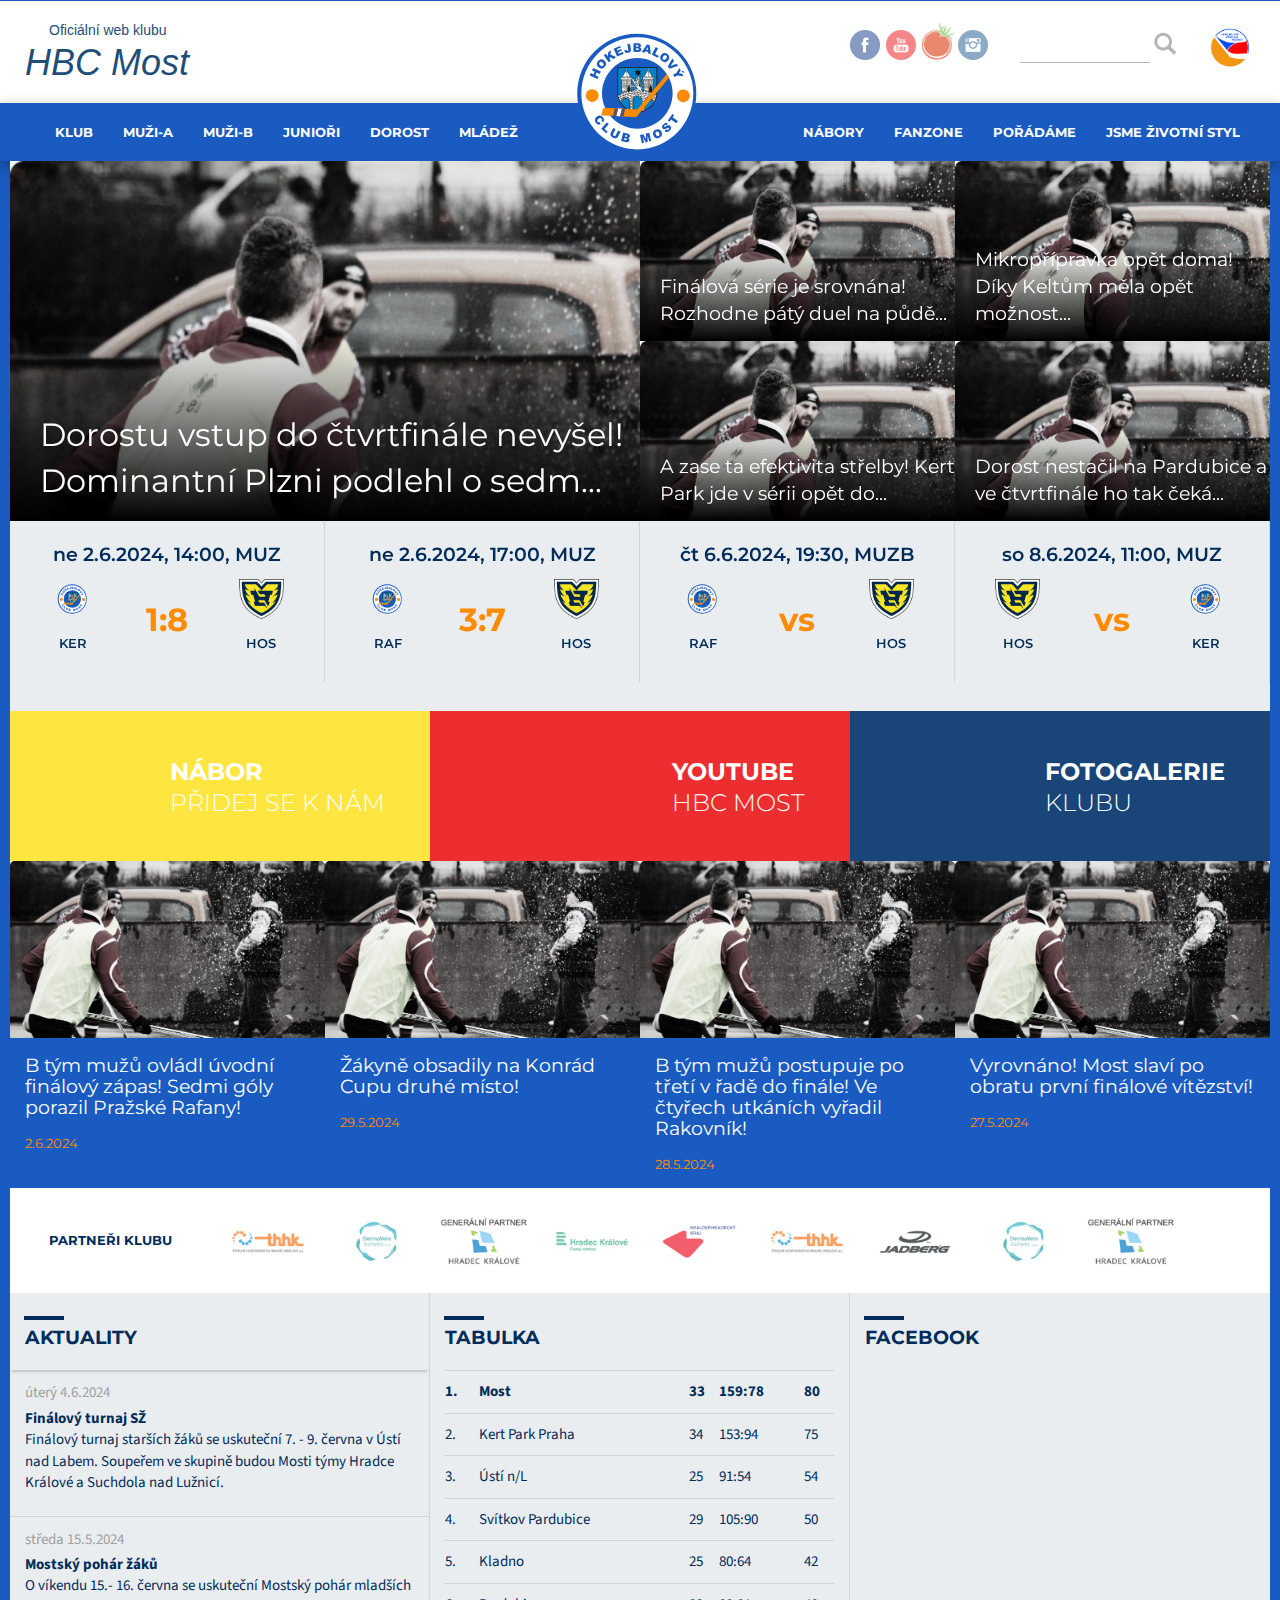
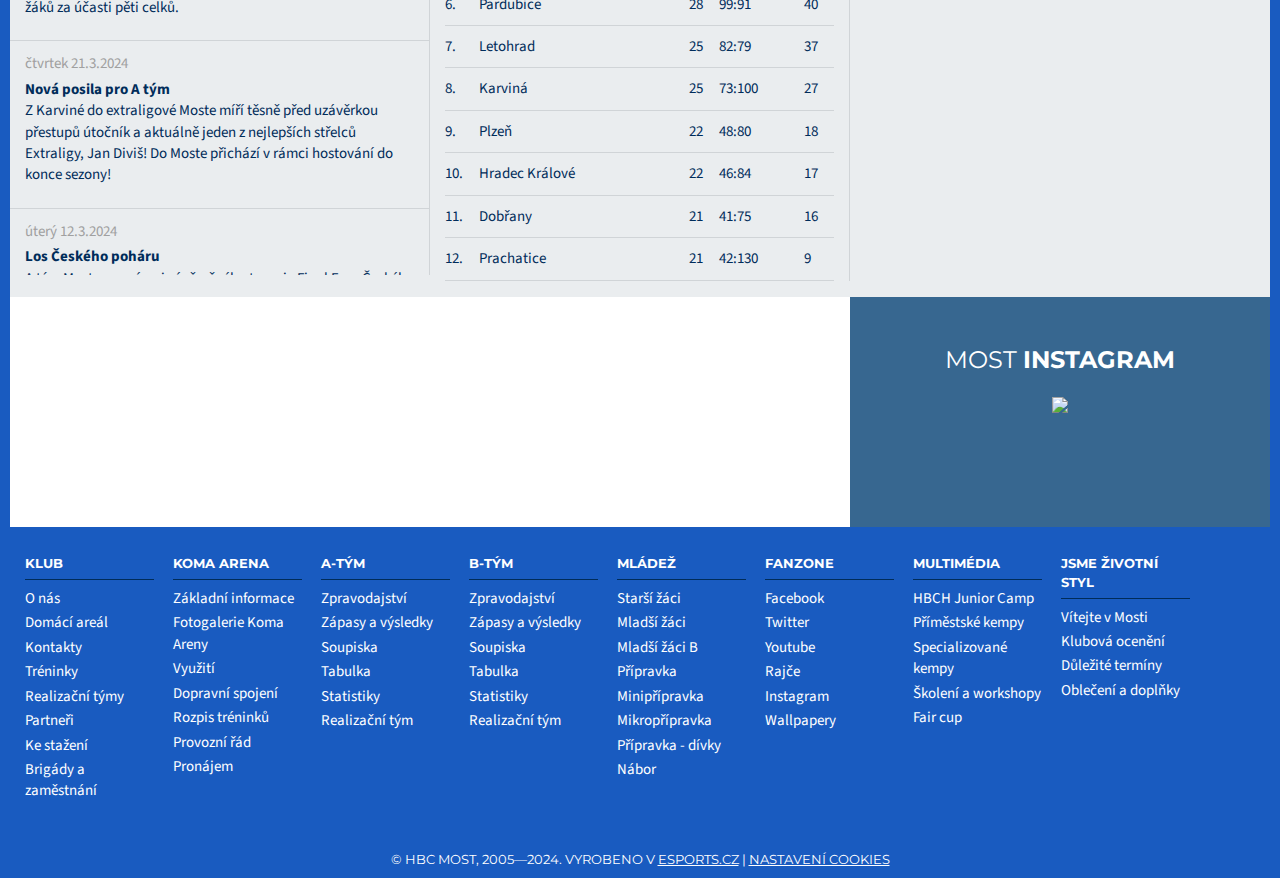
==== commit 4753c87e: "add pages" ====
--- a/index.html
+++ b/index.html
@@ -804,52 +804,47 @@
           <ul>
             <li>
               <a href="https://www.prakab.cz" target="_blank"
-                ><img src="adds/db_partners/logos/9.png" class="main-partner"
+                ><img src="images/partner-5.png" class="main-partner"
               /></a>
             </li>
             <li>
               <a href="https://www.decathlon.cz/" target="_blank"
-                ><img src="adds/db_partners/logos/23.jpg" class="main-partner"
+                ><img src="images/partner-3.png" class="main-partner"
               /></a>
             </li>
             <li>
               <a href="http://bearings.cz/" target="_blank"
-                ><img src="adds/db_partners/logos/22.jpg" class="main-partner"
+                ><img src="images/partner-2.png" class="main-partner"
               /></a>
             </li>
             <li>
               <a href="https://www.pivovar-hostivar.cz/" target="_blank"
-                ><img src="adds/db_partners/logos/10.jpg" class="main-partner"
+                ><img src="images/partner-6.png" class="main-partner"
               /></a>
             </li>
             <li>
               <a href="https://www.etool.cz/" target="_blank"
-                ><img src="adds/db_partners/logos/27.jpg" class="main-partner"
+                ><img src="images/partner-1.png" class="main-partner"
               /></a>
             </li>
             <li>
               <a href="http://www.madointerier.cz/" target="_blank"
-                ><img src="adds/db_partners/logos/4.png" class="main-partner"
+                ><img src="images/partner-5.png" class="main-partner"
               /></a>
             </li>
             <li>
               <a href="http://www.dimar.cz" target="_blank"
-                ><img src="adds/db_partners/logos/1.png" class="main-partner"
+                ><img src="images/partner-4.png" class="main-partner"
               /></a>
             </li>
             <li>
               <a href="http://www.sklenarstvikk.cz/" target="_blank"
-                ><img src="adds/db_partners/logos/24.jpg" class="main-partner"
+                ><img src="images/partner-3.png" class="main-partner"
               /></a>
             </li>
             <li>
               <a href="www.datascript.cz/" target="_blank"
-                ><img src="adds/db_partners/logos/26.png" class="main-partner"
-              /></a>
-            </li>
-            <li>
-              <a href="https://bahis.cz/" target="_blank"
-                ><img src="adds/db_partners/logos/25.jpg" class="main-partner"
+                ><img src="images/partner-2.png" class="main-partner"
               /></a>
             </li>
           </ul>
--- a/css/style.min.css
+++ b/css/style.min.css
@@ -1168,7 +1168,7 @@
 .h5,
 .h6 {
   font-family: inherit;
-  font-weight: 500;
+  font-weight: 700;
   line-height: 1.1;
   color: inherit;
 }
@@ -7079,7 +7079,7 @@
   background: transparent;
 }
 #nav-menu .hoverfx {
-  color: #002c5a;
+  color: #fff;
   font-family: 'Montserrat', sans-serif;
   font-size: 13px;
   font-weight: 700;
@@ -7092,7 +7092,7 @@
   left: 0;
   width: 100%;
   height: 1px;
-  background: #1f4e79;
+  background: #ff8c00;
   content: '';
   opacity: 0;
   -webkit-transition: height 0.3s, opacity 0.3s, -webkit-transform 0.3s;
@@ -7330,12 +7330,15 @@
   margin-bottom: 15px;
 }
 #index-matches .match .info .score {
-  color: #002c5a;
+  color: #ff8c00;
   font-family: 'Montserrat', sans-serif;
   font-size: 32px;
   font-weight: 700;
   display: table-cell;
   vertical-align: middle;
+}
+#index-matches .match .info .score a {
+  color: #ff8c00 !important;
 }
 #index-matches .owl-item {
   border-right: 1px solid #d0d4d7;
@@ -7438,7 +7441,7 @@
   }
 }
 #articles {
-  background: #f9e526;
+  background: #195bc0;
 }
 #articles .article {
   padding: 0;
@@ -7452,7 +7455,7 @@
   transition: 300ms;
 }
 #articles .article a .info {
-  background: #f9e526;
+  background: #195bc0;
   padding: 18px 15px 15px 15px;
   position: relative;
   bottom: 0;
@@ -7460,13 +7463,13 @@
 }
 #articles .article a .info h2 {
   margin: 0;
-  color: #002c5a;
+  color: #fff;
   font-family: 'Montserrat', sans-serif;
   font-size: 19px;
   font-weight: 400;
 }
 #articles .article a .info .date {
-  color: #002c5a;
+  color: #ff8c00;
   font-family: 'Montserrat', sans-serif;
   font-size: 13px;
   font-weight: 400;
@@ -7484,7 +7487,7 @@
   -ms-filter: brightness(70%);
 }
 #articles .article a:hover .info {
-  background: #eed835;
+  background: #195bc0;
 }
 @media (max-width: 768px) {
   .player-info-table tr td {
@@ -7739,7 +7742,6 @@
 }
 #article .text .top-image .title .info span {
   color: #fff;
-  font-family: 'Montserrat', sans-serif;
   font-size: 12px;
   font-weight: 400;
   text-transform: uppercase;
@@ -7754,7 +7756,6 @@
 }
 #article .text .top-image .title h1 {
   color: #fff;
-  font-family: 'Montserrat', sans-serif;
   font-size: 48px;
   font-weight: 400;
   padding-left: 23px;
@@ -7784,7 +7785,6 @@
 #article .text .inner h5,
 #article .text .inner h6 {
   color: #002c5a;
-  font-family: 'Montserrat', sans-serif;
   text-transform: uppercase;
   margin-top: 35px;
   margin-bottom: 15px;
@@ -7804,9 +7804,8 @@
 #article .text .inner .match-info .date {
   text-align: center;
   color: #002c5a;
-  font-family: 'Montserrat', sans-serif;
   font-size: 19px;
-  font-weight: 400;
+  font-weight: 600;
 }
 #article .text .inner .match-info .info {
   display: table;
@@ -7823,7 +7822,6 @@
   display: table-cell;
   width: 40%;
   color: #002c5a;
-  font-family: 'Montserrat', sans-serif;
   font-size: 13px;
   font-weight: 400;
   vertical-align: middle;
@@ -7835,7 +7833,6 @@
 #article .text .inner .match-info .info .team1 .inline p,
 #article .text .inner .match-info .info .team2 .inline p {
   color: #002c5a;
-  font-family: 'Montserrat', sans-serif;
   font-size: 19px;
   font-weight: 700;
   text-transform: uppercase;
@@ -7850,7 +7847,6 @@
   width: 50%;
 }
 #article .text .inner .match-info .info .score {
-  font-family: 'Montserrat', sans-serif;
   color: #002c5a;
   font-size: 48px;
   font-weight: 700;
@@ -7861,7 +7857,6 @@
 }
 #article .text .inner .match-info .info .score .periods {
   color: #002c5a;
-  font-family: 'Montserrat', sans-serif;
   font-size: 13px;
   font-weight: 400;
 }
@@ -7882,7 +7877,6 @@
 #article .text .inner .match-info .more-info {
   text-align: left;
   color: #002c5a;
-  font-family: 'Montserrat', sans-serif;
   font-size: 13px;
   text-transform: uppercase;
   margin-bottom: 30px;
@@ -7902,7 +7896,6 @@
 }
 #article .text .inner .teams-table h2 {
   color: #002c5a;
-  font-family: 'Montserrat', sans-serif;
   font-size: 16px;
   font-weight: 700;
   text-transform: uppercase;
@@ -7921,7 +7914,7 @@
 }
 #article .text .inner .player-info-table h2 {
   color: #002c5a;
-  font-family: 'Montserrat', sans-serif;
+
   font-size: 19px;
   font-weight: 400;
   text-transform: uppercase;
@@ -7932,7 +7925,7 @@
 }
 #article .text .inner .player-info-table p {
   color: #002c5a;
-  font-family: 'Montserrat', sans-serif;
+
   font-size: 11px;
   font-weight: 700;
   text-transform: uppercase;
@@ -8234,7 +8227,7 @@
   }
 }
 #footer-menu {
-  background: #f9e526;
+  background: #195bc0;
   padding-top: 25px;
   padding-bottom: 15px;
 }
@@ -8247,7 +8240,7 @@
   margin-right: 15px;
 }
 #footer-menu ul .header {
-  color: #002c5a;
+  color: #fff;
   font-family: 'Montserrat', sans-serif;
   font-size: 13px;
   font-weight: 700;
@@ -8260,7 +8253,7 @@
   margin-bottom: 3px;
 }
 #footer-menu ul li a {
-  color: #002c5a;
+  color: #fff;
   font-family: 'Source Sans Pro';
   font-size: 15px;
   font-weight: 400;
@@ -8482,7 +8475,7 @@
 }
 
 .nav-yellow {
-  background: #f9e526;
+  background: #195bc0;
 }
 
 .cover_main table.cover_table tr td img {
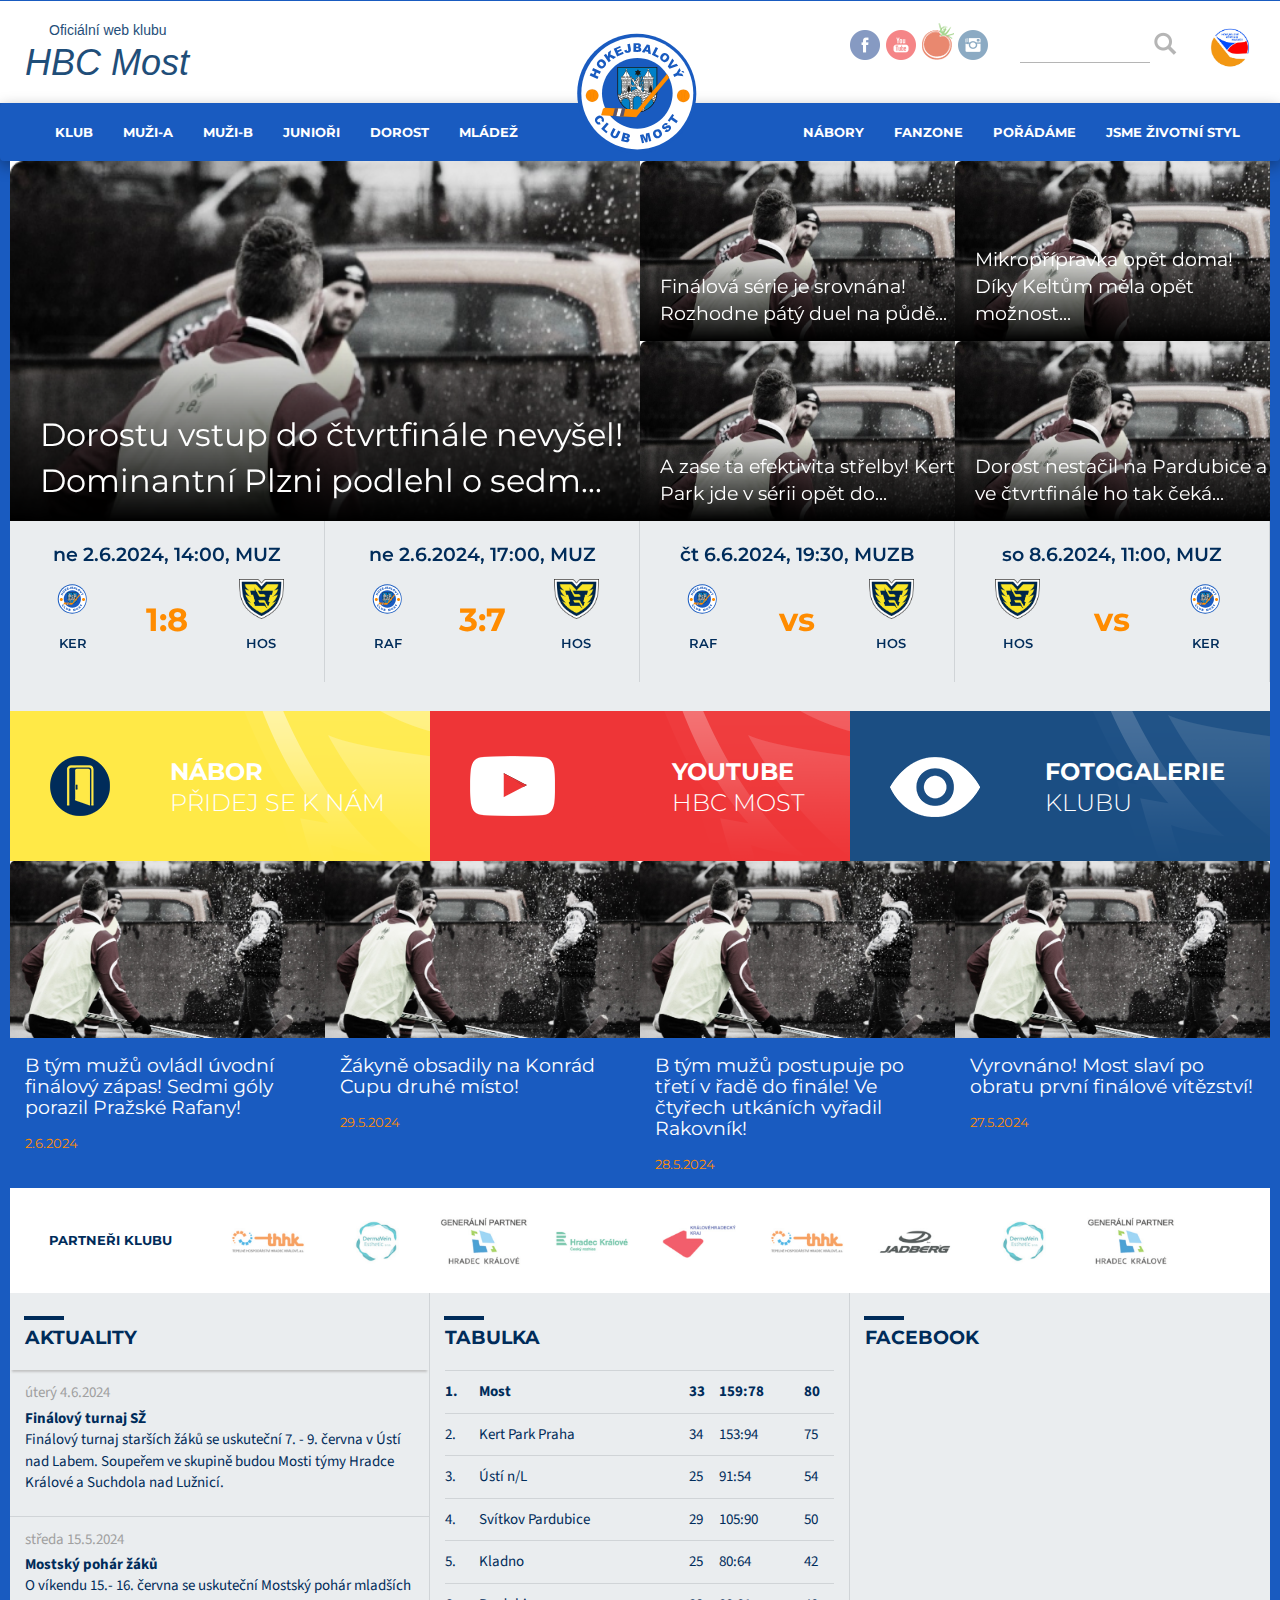
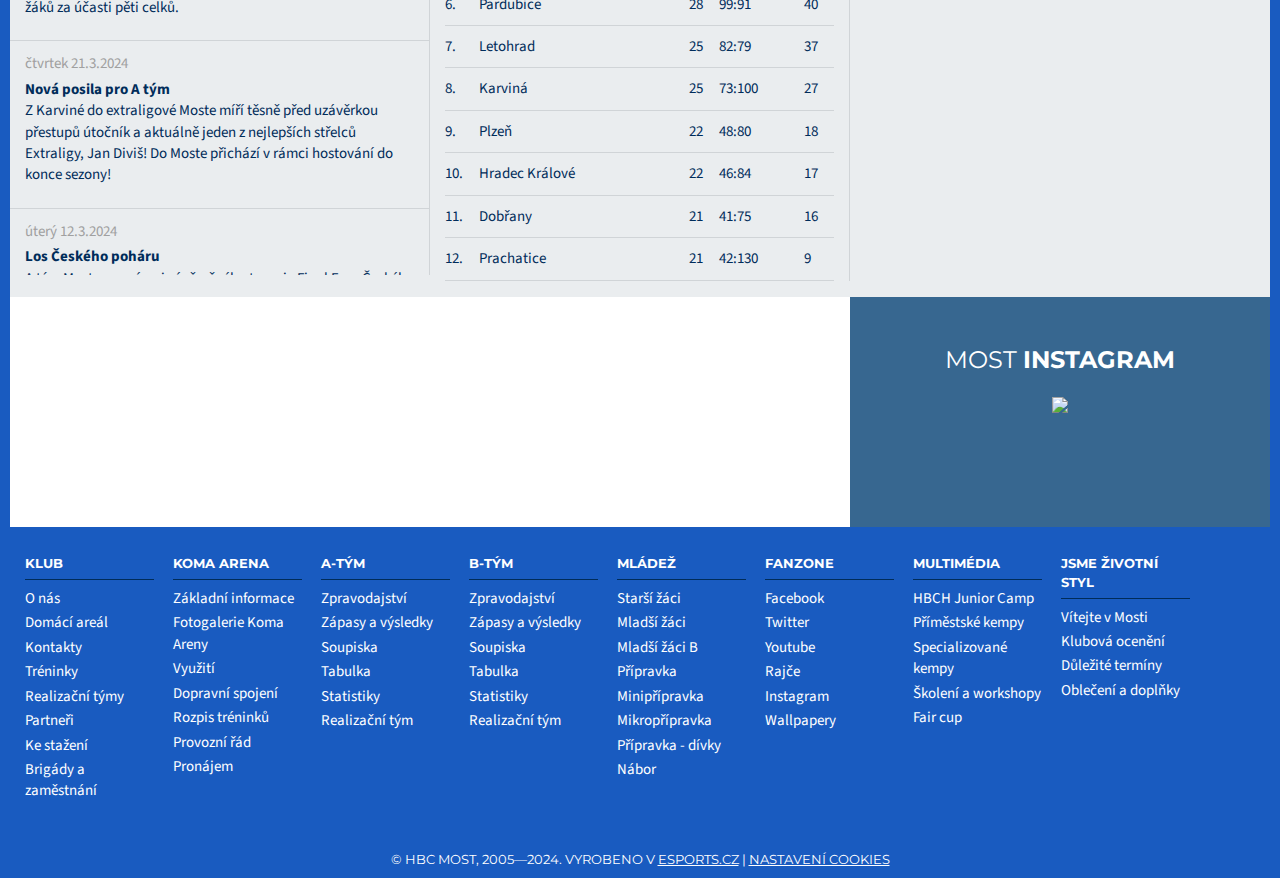
==== commit a89e5083: "1 fixes" ====
--- a/index.html
+++ b/index.html
@@ -18,6 +18,12 @@
     <script src="js/owl.carousel.min.js"></script>
     <link rel="stylesheet" href="css/style.min.css" type="text/css" />
     <link rel="stylesheet" href="css/owl.carousel.css" type="text/css" media="screen, projection" />
+
+    <link rel="icon" type="image/png" href="assets/favicon/favicon-96x96.png" sizes="96x96" />
+    <link rel="icon" type="image/svg+xml" href="assets/favicon/favicon.svg" />
+    <link rel="shortcut icon" href="assets/favicon/favicon.ico" />
+    <link rel="apple-touch-icon" sizes="180x180" href="assets/favicon/apple-touch-icon.png" />
+    <link rel="manifest" href="assets/favicon/site.webmanifest" />
   </head>
   <body>
     <!-- <div class="teams-background visible-lg visible-md">
@@ -116,7 +122,7 @@
         </div>
       </div>
     </div> -->
-    <div class="container hidden-sm" id="nav-logo">
+    <div class="container" id="nav-logo">
       <div class="row">
         <div class="col-md-12">
           <div class="navbar-brand-centered">
@@ -218,22 +224,7 @@
                 </ul>
               </li>
               <li class="dropdown">
-                <a
-                  href="#"
-                  class="dropdown-toggle hoverfx"
-                  data-toggle="dropdown"
-                  role="button"
-                  aria-expanded="false"
-                  >Muži-A</a
-                >
-                <ul class="dropdown-menu" role="menu">
-                  <li><a href="druzstva.asp?kategorie=MUZ">Zpravodajství</a></li>
-                  <li><a href="zapas.asp?sezona=2024MUZ&kategorie=MUZ">Zápasy a výsledky</a></li>
-                  <li><a href="soupiska.asp?sezona=2024MUZ&kategorie=MUZ">Soupiska</a></li>
-                  <li><a href="tabulka.asp?sezona=2024MUZ&kategorie=MUZ">Tabulka</a></li>
-                  <li><a href="statistiky.asp?kategorie=MUZ">Statistiky</a></li>
-                  <li><a href="zobraz.asp?t=realizacni-tym">Realizační tým</a></li>
-                </ul>
+                <a href="#" class="link" aria-current>Muži-A</a>
               </li>
               <li class="dropdown">
                 <a
--- a/css/style.min.css
+++ b/css/style.min.css
@@ -1,4 +1,4 @@
-@import url('https://fonts.googleapis.com/css?family=Source+Sans+Pro:400,700&subset=latin,latin-ext');
+@import url('https://fonts.googleapis.com/css?family=Source+Sans+Pro:400,500,600,700&subset=latin,latin-ext');
 @import url('https://fonts.cdnfonts.com/css/helvetica-neue-55');
 /*! normalize.css v3.0.2 | MIT License | git.io/normalize */
 html {
@@ -1559,16 +1559,7 @@
   padding-left: 15px;
   padding-right: 15px;
 }
-@media (min-width: 768px) {
-  .container {
-    width: 750px;
-  }
-}
-@media (min-width: 992px) {
-  .container {
-    width: 970px;
-  }
-}
+
 @media (min-width: 1200px) {
   .container {
     width: 1260px;
@@ -3600,7 +3591,7 @@
   bottom: 100%;
   margin-bottom: 2px;
 }
-@media (min-width: 768px) {
+@media (min-width: 1140px) {
   .navbar-right .dropdown-menu {
     left: auto;
     right: 0;
@@ -4132,12 +4123,12 @@
   margin-bottom: 20px;
   border: 1px solid transparent;
 }
-@media (min-width: 768px) {
+@media (min-width: 1140px) {
   .navbar {
     border-radius: 4px;
   }
 }
-@media (min-width: 768px) {
+@media (min-width: 1140px) {
   .navbar-header {
     float: left;
   }
@@ -4153,7 +4144,7 @@
 .navbar-collapse.in {
   overflow-y: auto;
 }
-@media (min-width: 768px) {
+@media (min-width: 1140px) {
   .navbar-collapse {
     width: auto;
     border-top: 0;
@@ -4277,7 +4268,7 @@
 .navbar-toggle .icon-bar + .icon-bar {
   margin-top: 4px;
 }
-@media (min-width: 768px) {
+@media (min-width: 1140px) {
   .navbar-toggle {
     display: none;
   }
@@ -4290,7 +4281,7 @@
   padding-bottom: 10px;
   line-height: 20px;
 }
-@media (max-width: 767px) {
+@media (max-width: 1140px) {
   .navbar-nav .open .dropdown-menu {
     position: static;
     float: none;
@@ -4312,7 +4303,7 @@
     background-image: none;
   }
 }
-@media (min-width: 768px) {
+@media (min-width: 1140px) {
   .navbar-nav {
     float: left;
     margin: 0;
@@ -4336,7 +4327,7 @@
   margin-top: 8px;
   margin-bottom: 8px;
 }
-@media (min-width: 768px) {
+@media (min-width: 1140px) {
   .navbar-form .form-group {
     display: inline-block;
     margin-bottom: 0;
@@ -4386,7 +4377,7 @@
     top: 0;
   }
 }
-@media (max-width: 767px) {
+@media (max-width: 1139px) {
   .navbar-form .form-group {
     margin-bottom: 5px;
   }
@@ -4394,7 +4385,7 @@
     margin-bottom: 0;
   }
 }
-@media (min-width: 768px) {
+@media (min-width: 1140px) {
   .navbar-form {
     width: auto;
     border: 0;
@@ -4434,14 +4425,14 @@
   margin-top: 15px;
   margin-bottom: 15px;
 }
-@media (min-width: 768px) {
+@media (min-width: 1140px) {
   .navbar-text {
     float: left;
     margin-left: 15px;
     margin-right: 15px;
   }
 }
-@media (min-width: 768px) {
+@media (min-width: 1140px) {
   .navbar-left {
     float: left !important;
   }
@@ -4508,7 +4499,7 @@
   background-color: #e7e7e7;
   color: #555555;
 }
-@media (max-width: 767px) {
+@media (max-width: 1139px) {
   .navbar-default .navbar-nav .open .dropdown-menu > li > a {
     color: #777777;
   }
@@ -4604,7 +4595,7 @@
   background-color: #080808;
   color: #ffffff;
 }
-@media (max-width: 767px) {
+@media (max-width: 1139px) {
   .navbar-inverse .navbar-nav .open .dropdown-menu > .dropdown-header {
     border-color: #080808;
   }
@@ -6784,7 +6775,7 @@
     display: inline-block !important;
   }
 }
-@media (max-width: 767px) {
+@media (max-width: 1139px) {
   .hidden-xs {
     display: none !important;
   }
@@ -6871,7 +6862,7 @@
     display: block;
   }
 }
-@media (max-width: 768px) {
+@media (max-width: 1140px) {
   .navbar-fixed-top .navbar-collapse,
   .navbar-fixed-bottom .navbar-collapse {
     background: #002c5a;
@@ -7004,7 +6995,7 @@
     padding: 10px 9px;
   }
 }
-@media (max-width: 768px) {
+@media (max-width: 1140px) {
   .navbar-toggle {
     background: #002c5a;
     margin-top: 12px;
@@ -7046,12 +7037,14 @@
     margin-top: 28px;
   }
 }
-@media (max-width: 768px) {
+@media (max-width: 1140px) {
   #nav-logo .navbar-brand-centered img {
-    width: 95px;
-    margin-top: 10px;
-    margin-left: 10px;
+    width: 132px;
+    height: 100px;
     margin-right: 0;
+    left: 0;
+    margin-left: -10px;
+    margin-top: -6px;
   }
 }
 .nav-yellow {
@@ -7078,6 +7071,7 @@
 #nav-menu .nav .open > a:focus {
   background: transparent;
 }
+#nav-menu .link,
 #nav-menu .hoverfx {
   color: #fff;
   font-family: 'Montserrat', sans-serif;
@@ -7086,6 +7080,7 @@
   text-transform: uppercase;
   text-shadow: none;
 }
+#nav-menu .link:before,
 #nav-menu .hoverfx::before {
   position: absolute;
   top: 0;
@@ -7102,6 +7097,8 @@
   -moz-transform: translateY(-10px);
   transform: translateY(-10px);
 }
+#nav-menu .link:hover:before,
+#nav-menu .link:focus:before,
 #nav-menu .hoverfx:focus::before,
 #nav-menu .hoverfx:hover::before {
   height: 5px;
@@ -7110,6 +7107,8 @@
   -moz-transform: translateY(0px);
   transform: translateY(0px);
 }
+#nav-menu .link:hover:before,
+#nav-menu .link:focus:before,
 #nav-menu .hoverfx:focus::before,
 #nav-menu .hoverfx:hover::before {
   height: 5px;
@@ -7118,6 +7117,7 @@
   -moz-transform: translateY(0px);
   transform: translateY(0px);
 }
+#nav-menu .link:after,
 #nav-menu .hoverfx::after {
   position: absolute;
   bottom: -10px;
@@ -7135,6 +7135,9 @@
   transform: translateY(-10px);
   z-index: 100000;
 }
+
+#nav-menu .link:hover:after,
+#nav-menu .link:focus:after,
 #nav-menu .hoverfx:focus::after,
 #nav-menu .hoverfx:hover::after {
   height: 10px;
@@ -7143,6 +7146,9 @@
   -moz-transform: translateY(0px);
   transform: translateY(0px);
 }
+
+#nav-menu .link:hover:after,
+#nav-menu .link:focus:after,
 #nav-menu .hoverfx:focus::after,
 #nav-menu .hoverfx:hover::after {
   height: 10px;
@@ -7376,15 +7382,15 @@
   font-weight: 300;
 }
 #banners .nabor {
-  background: url('/img/nabor.png') #ffe53f;
+  background: url('../images/nabor.png') #ffe53f;
   background-repeat: no-repeat;
 }
 #banners .youtube {
-  background: url('/img/youtube.png') #ec2e30;
+  background: url('../images/youtube.png') #ec2e30;
   background-repeat: no-repeat;
 }
 #banners .fotogalerie {
-  background: url('/img/fotogalerie.png') #194578;
+  background: url('../images/fotogalerie.png') #194578;
   background-repeat: no-repeat;
 }
 #banners .block-link {
@@ -7808,7 +7814,7 @@
   font-weight: 600;
 }
 #article .text .inner .match-info .info {
-  display: table;
+  display: flex;
   width: 100%;
   text-align: center;
 }
@@ -7819,12 +7825,15 @@
 }
 #article .text .inner .match-info .info .team1,
 #article .text .inner .match-info .info .team2 {
-  display: table-cell;
+  display: flex;
+  gap: 12px;
+  flex-direction: column;
   width: 40%;
   color: #002c5a;
   font-size: 13px;
   font-weight: 400;
-  vertical-align: middle;
+  align-items: center;
+  justify-content: center;
 }
 #article .text .inner .match-info .info .team1 .inline,
 #article .text .inner .match-info .info .team2 .inline {
@@ -7844,16 +7853,17 @@
 #article .text .inner .match-info .info .team1 .team-name,
 #article .text .inner .match-info .info .team2 .team-name {
   vertical-align: top;
-  width: 50%;
+  text-align: center;
 }
 #article .text .inner .match-info .info .score {
   color: #002c5a;
   font-size: 48px;
   font-weight: 700;
-  width: 95%;
+  max-width: 150px;
   border: 2px solid #002c5a;
   border-radius: 100%;
   padding: 25px;
+  width: 100%;
 }
 #article .text .inner .match-info .info .score .periods {
   color: #002c5a;
@@ -7861,19 +7871,14 @@
   font-weight: 400;
 }
 #article .text .inner .match-info .info .team1 .inline {
-  float: left;
-  text-align: left;
-}
-#article .text .inner .match-info .info .team1 .inline p {
-  margin-left: 30px;
-}
+  display: flex;
+}
+
 #article .text .inner .match-info .info .team2 .inline {
   float: right;
   text-align: left;
 }
-#article .text .inner .match-info .info .team2 .inline p {
-  margin-right: 30px;
-}
+
 #article .text .inner .match-info .more-info {
   text-align: left;
   color: #002c5a;
@@ -7916,7 +7921,7 @@
   color: #002c5a;
 
   font-size: 19px;
-  font-weight: 400;
+  font-weight: 600;
   text-transform: uppercase;
   border-bottom: 1px solid #002c5a;
   margin-right: 20px;
@@ -8075,7 +8080,7 @@
 }
 #article .text .inner .tab-content .tab-pane .more-articles li {
   list-style: none;
-  background: url('/img/li.png') no-repeat;
+  background: url('../images/li.png') no-repeat;
   background-position: 0 center;
   padding-left: 20px;
   margin-bottom: 8px;
@@ -8187,7 +8192,7 @@
 }
 #article .sidebar .more-articles li {
   list-style: none;
-  background: url('/img/li.png') no-repeat;
+  background: url('../images/li.png') no-repeat;
   background-position: 0 5px;
   padding-left: 20px;
   margin-bottom: 8px;
@@ -8481,14 +8486,19 @@
 .cover_main table.cover_table tr td img {
   max-width: 80%;
 }
-
+@media (max-width: 768px) {
+  #article .text .inner .match-info .info {
+    align-items: baseline;
+  }
+}
 @media (max-width: 400px) {
   #article .text .inner .match-info .info {
-    display: block;
-  }
-  #article .text .inner .match-info .info .team2 .inline p {
-    margin-left: 30px;
-    margin-right: 0;
+    flex-wrap: wrap;
+    justify-content: space-between;
+  }
+  #article .text .inner .match-info .info .score {
+    order: -1;
+    max-width: 100%;
   }
 }
 
@@ -8510,3 +8520,6 @@
   font-weight: 500;
   font-style: normal;
 }
+#photos td {
+  padding: 4px;
+}
